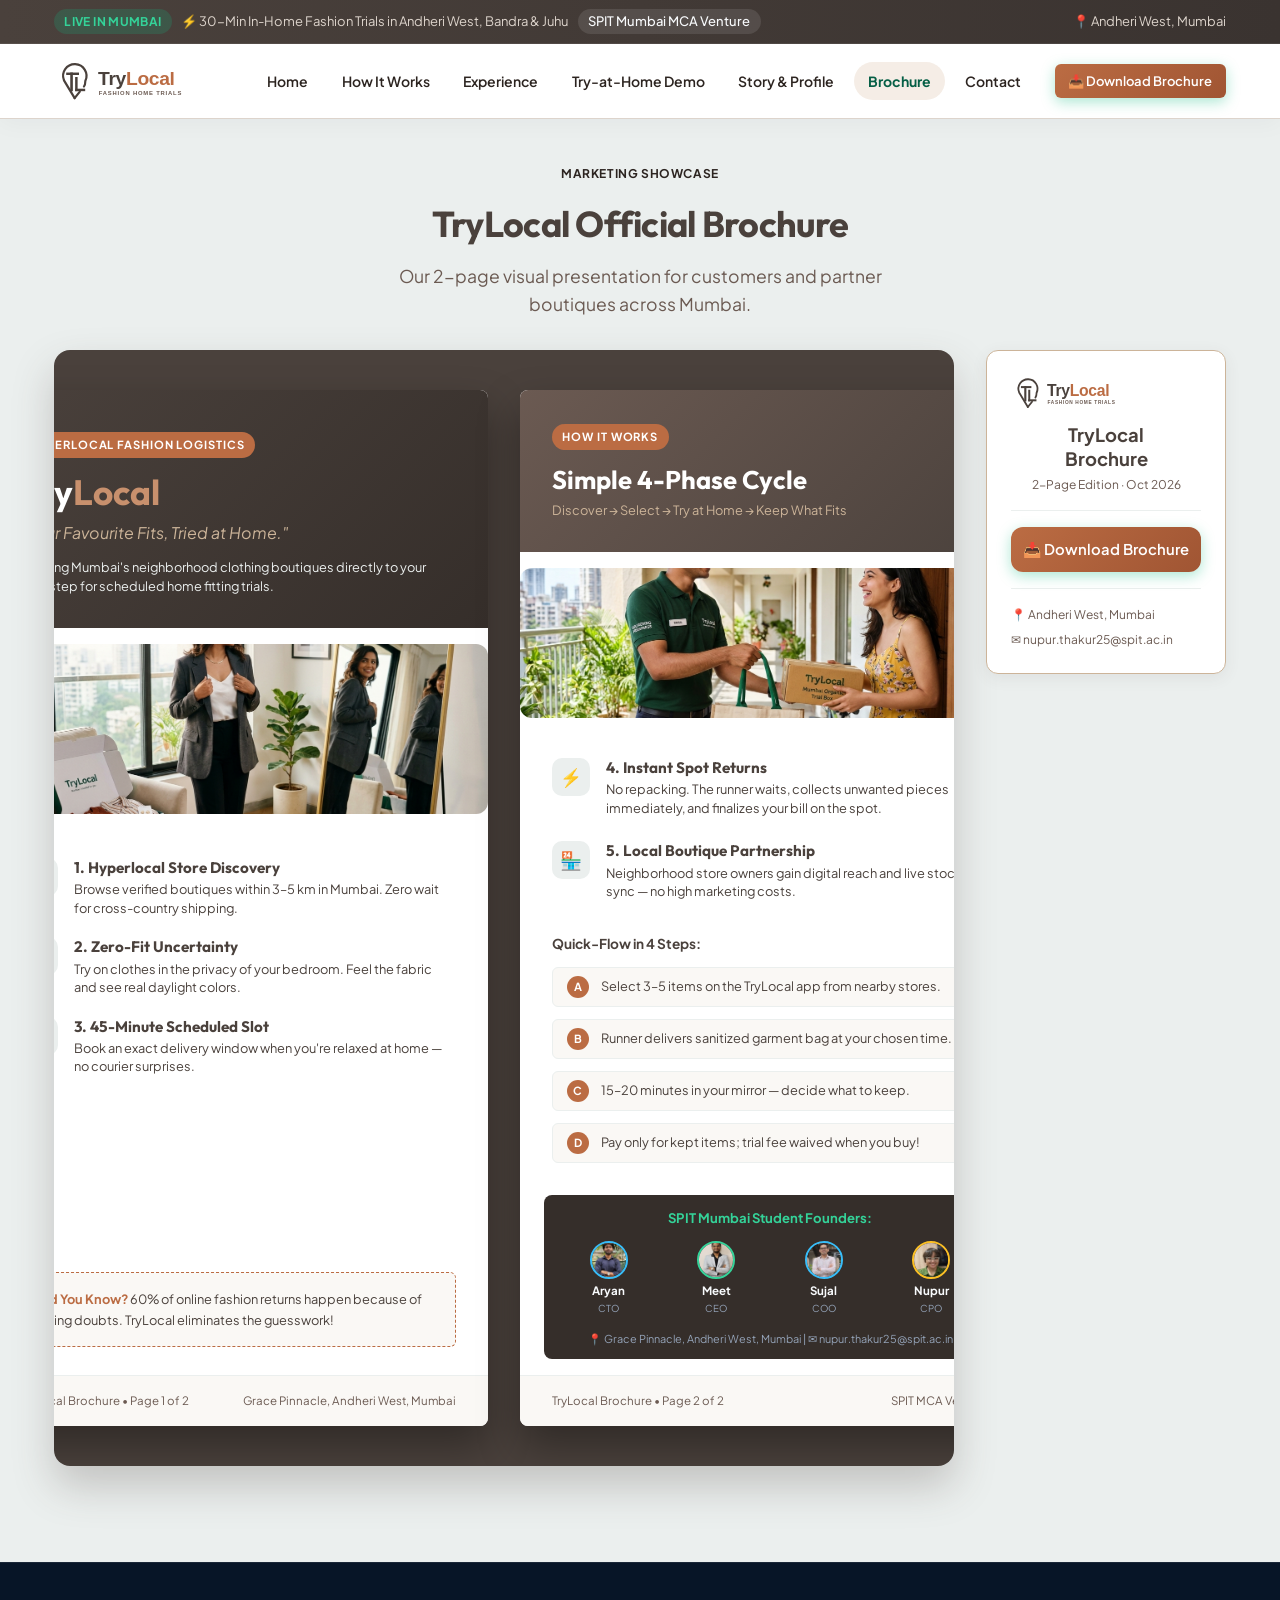
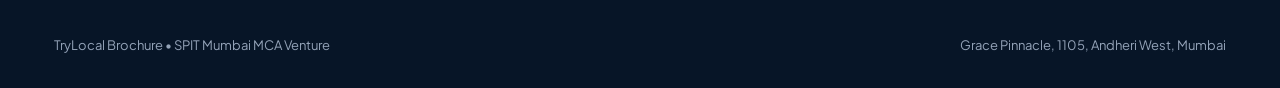
==== brochure.html @ 08049717 "Update official pin-TL logo, set Google Drive pitch video embed, remove header email, update brochur" ====
<!DOCTYPE html>
<html lang="en">
<head>
  <meta charset="UTF-8">
  <meta name="viewport" content="width=device-width, initial-scale=1.0">
  <title>TryLocal Brochure | Hyperlocal Fashion Home Trials — Mumbai</title>
  <meta name="description" content="View and download the official TryLocal brochure. Hyperlocal fashion home-trial service from SPIT Mumbai.">

  <!-- Favicon -->
  <link rel="icon" type="image/svg+xml" href="assets/logo.svg">

  <!-- Stylesheets -->
  <link rel="stylesheet" href="css/style.css">
</head>
<body style="background:#EBEFEE;">

  <!-- Top Announcement Bar -->
  <div class="top-bar">
    <div class="container top-bar-inner">
      <div style="display:flex; align-items:center; gap:0.6rem; flex-wrap:wrap;">
        <span class="top-bar-badge">Live in Mumbai</span>
        <span>⚡ 30-Min In-Home Fashion Trials in Andheri West, Bandra &amp; Juhu</span>
        <span class="top-bar-lead-pill">SPIT Mumbai MCA Venture</span>
      </div>
      <div class="top-bar-meta">
        <span>📍 Andheri West, Mumbai</span>
      </div>
    </div>
  </div>

  <!-- Header -->
  <header class="site-header">
    <div class="container navbar">
      <a href="index.html" class="brand-link">
        <img src="assets/logo.svg" alt="TryLocal Logo" height="44">
      </a>

      <nav>
        <ul class="nav-menu" id="primary-nav">
          <li><a href="index.html" class="nav-link" id="nav-home">Home</a></li>
          <li><a href="index.html#how-it-works" class="nav-link" id="nav-workflow">How It Works</a></li>
          <li><a href="index.html#experience" class="nav-link" id="nav-experience">Experience</a></li>
          <li><a href="index.html#simulator" class="nav-link" id="nav-demo">Try-at-Home Demo</a></li>
          <li><a href="profile.html" class="nav-link" id="nav-profile">Story &amp; Profile</a></li>
          <li><a href="brochure.html" class="nav-link active" id="nav-brochure">Brochure</a></li>
          <li><a href="contact.html" class="nav-link" id="nav-contact">Contact</a></li>
        </ul>
      </nav>

      <div class="nav-cta-group">
        <a href="https://drive.google.com/file/d/1QzKMBjJEyu_m4f2R8cGgd11Id7Gfde36/view?usp=sharing" target="_blank" class="btn btn-sm btn-primary action-download-brochure" id="btn-header-brochure-download">
          <span>📥 Download Brochure</span>
        </a>
        <button class="mobile-toggle" aria-label="Toggle navigation menu" id="mobile-toggle-btn">
          <span></span>
          <span></span>
          <span></span>
        </button>
      </div>
    </div>
  </header>

  <!-- Brochure Viewer Layout -->
  <main style="padding-top:2.5rem; padding-bottom:4rem;">
    <div class="container">

      <!-- Page heading -->
      <div class="section-header" style="margin-bottom:2rem; text-align:center;">
        <span class="badge badge-amber section-tag">Marketing Showcase</span>
        <h1 class="section-title" style="font-size:clamp(1.6rem,4vw,2.25rem);">TryLocal Official Brochure</h1>
        <p class="section-subtitle" style="max-width:540px; margin:0 auto; color:#6B5A52;">
          Our 2-page visual presentation for customers and partner boutiques across Mumbai.
        </p>
      </div>

      <!-- Brochure + Sidebar layout -->
      <div class="brochure-viewer-layout" id="brochure-viewer-layout">

        <!-- ===== BROCHURE SPREAD ===== -->
        <div class="brochure-spread-wrapper" id="brochure-spread-container">

          <!-- PAGE 1 -->
          <div class="brochure-page-card" id="brochure-page-1">
            <div class="brochure-p1-header">
              <span class="brochure-badge">HYPERLOCAL FASHION LOGISTICS</span>
              <h2 class="brochure-p1-title">Try<span>Local</span></h2>
              <div class="brochure-p1-tagline">"Your Favourite Fits, Tried at Home."</div>
              <p style="font-size:0.8rem; color:#EBEFEE; margin-top:0.75rem; line-height:1.5;">
                Bringing Mumbai's neighborhood clothing boutiques directly to your doorstep for scheduled home fitting trials.
              </p>
            </div>

            <!-- Hero image for page 1 -->
            <div style="border-radius:12px; overflow:hidden; margin:1rem 0; max-height:170px;">
              <img src="assets/trylocal_fitting_mirror.jpg" alt="In-Home Fitting" style="width:100%; height:170px; object-fit:cover;">
            </div>

            <div class="brochure-p1-body">
              <div class="brochure-feature-box">
                <div class="brochure-feat-icon">📍</div>
                <div class="brochure-feat-content">
                  <h4>1. Hyperlocal Store Discovery</h4>
                  <p>Browse verified boutiques within 3–5 km in Mumbai. Zero wait for cross-country shipping.</p>
                </div>
              </div>

              <div class="brochure-feature-box">
                <div class="brochure-feat-icon">🪞</div>
                <div class="brochure-feat-content">
                  <h4>2. Zero-Fit Uncertainty</h4>
                  <p>Try on clothes in the privacy of your bedroom. Feel the fabric and see real daylight colors.</p>
                </div>
              </div>

              <div class="brochure-feature-box">
                <div class="brochure-feat-icon">⏱️</div>
                <div class="brochure-feat-content">
                  <h4>3. 45-Minute Scheduled Slot</h4>
                  <p>Book an exact delivery window when you're relaxed at home — no courier surprises.</p>
                </div>
              </div>

              <div style="background:#FAF8F5; border:1px dashed #BB6C43; border-radius:var(--radius-sm); padding:1rem; margin-top:auto; font-size:0.8rem; color:#4A413C;">
                <strong style="color:#BB6C43;">Did You Know?</strong> 60% of online fashion returns happen because of fitting doubts. TryLocal eliminates the guesswork!
              </div>
            </div>

            <div class="brochure-page-footer">
              <span>TryLocal Brochure • Page 1 of 2</span>
              <span>Grace Pinnacle, Andheri West, Mumbai</span>
            </div>
          </div>

          <!-- PAGE 2 -->
          <div class="brochure-page-card" id="brochure-page-2">
            <div class="brochure-p2-header">
              <span class="brochure-badge">HOW IT WORKS</span>
              <h3>Simple 4-Phase Cycle</h3>
              <p style="font-size:0.8rem; color:#CCB499;">
                Discover → Select → Try at Home → Keep What Fits
              </p>
            </div>

            <!-- Hero image for page 2 -->
            <div style="border-radius:12px; overflow:hidden; margin:1rem 0; max-height:150px;">
              <img src="assets/trylocal_doorstep_handover.jpg" alt="Doorstep Delivery" style="width:100%; height:150px; object-fit:cover;">
            </div>

            <div class="brochure-steps-list">
              <div class="brochure-feature-box" style="margin-bottom:0.75rem;">
                <div class="brochure-feat-icon">⚡</div>
                <div class="brochure-feat-content">
                  <h4>4. Instant Spot Returns</h4>
                  <p>No repacking. The runner waits, collects unwanted pieces immediately, and finalizes your bill on the spot.</p>
                </div>
              </div>

              <div class="brochure-feature-box" style="margin-bottom:0.75rem;">
                <div class="brochure-feat-icon">🏪</div>
                <div class="brochure-feat-content">
                  <h4>5. Local Boutique Partnership</h4>
                  <p>Neighborhood store owners gain digital reach and live stock sync — no high marketing costs.</p>
                </div>
              </div>

              <div style="font-weight:700; font-size:0.85rem; color:#4A413C; margin-top:0.5rem;">
                Quick-Flow in 4 Steps:
              </div>
              <div class="brochure-mini-step"><span class="brochure-step-num">A</span><span>Select 3–5 items on the TryLocal app from nearby stores.</span></div>
              <div class="brochure-mini-step"><span class="brochure-step-num">B</span><span>Runner delivers sanitized garment bag at your chosen time.</span></div>
              <div class="brochure-mini-step"><span class="brochure-step-num">C</span><span>15–20 minutes in your mirror — decide what to keep.</span></div>
              <div class="brochure-mini-step"><span class="brochure-step-num">D</span><span>Pay only for kept items; trial fee waived when you buy!</span></div>
            </div>

            <div class="brochure-contact-banner" style="padding:0.75rem 0.9rem;">
              <div style="font-weight:700; color:#34D399; font-size:0.82rem; margin-bottom:0.5rem; text-align:center;">SPIT Mumbai Student Founders:</div>
              <div style="display:grid; grid-template-columns:repeat(4, 1fr); gap:0.4rem; text-align:center; margin-bottom:0.5rem;">
                <div style="display:flex; flex-direction:column; align-items:center;">
                  <img src="assets/photo-aryan.jpg" alt="Aryan Dandekar" style="width:38px; height:38px; border-radius:50%; object-fit:cover; border:2px solid #38BDF8; margin-bottom:0.2rem;">
                  <span style="font-size:0.72rem; font-weight:700; color:#F8FAFC;">Aryan</span>
                  <span style="font-size:0.6rem; color:#94A3B8;">CTO</span>
                </div>
                <div style="display:flex; flex-direction:column; align-items:center;">
                  <img src="assets/photo-meet.jpg" alt="Meet Gangwal" style="width:38px; height:38px; border-radius:50%; object-fit:cover; border:2px solid #34D399; margin-bottom:0.2rem;">
                  <span style="font-size:0.72rem; font-weight:700; color:#F8FAFC;">Meet</span>
                  <span style="font-size:0.6rem; color:#94A3B8;">CEO</span>
                </div>
                <div style="display:flex; flex-direction:column; align-items:center;">
                  <img src="assets/photo-sujal.jpg" alt="Sujal Meshram" style="width:38px; height:38px; border-radius:50%; object-fit:cover; border:2px solid #38BDF8; margin-bottom:0.2rem;">
                  <span style="font-size:0.72rem; font-weight:700; color:#F8FAFC;">Sujal</span>
                  <span style="font-size:0.6rem; color:#94A3B8;">COO</span>
                </div>
                <div style="display:flex; flex-direction:column; align-items:center;">
                  <img src="assets/photo-nupur.jpg" alt="Nupur Thakur" style="width:38px; height:38px; border-radius:50%; object-fit:cover; border:2px solid #FBBF24; margin-bottom:0.2rem;">
                  <span style="font-size:0.72rem; font-weight:700; color:#F8FAFC;">Nupur</span>
                  <span style="font-size:0.6rem; color:#94A3B8;">CPO</span>
                </div>
              </div>
              <div style="font-size:0.68rem; color:#94A3B8; text-align:center;">
                📍 Grace Pinnacle, Andheri West, Mumbai | ✉ nupur.thakur25@spit.ac.in
              </div>
            </div>

            <div class="brochure-page-footer">
              <span>TryLocal Brochure • Page 2 of 2</span>
              <span>SPIT MCA Venture</span>
            </div>
          </div>

        </div>

        <!-- ===== SIDEBAR ACTIONS ===== -->
        <aside class="brochure-sidebar" id="brochure-sidebar">
          <div class="brochure-sidebar-inner">
            <div class="brochure-sidebar-logo">
              <img src="assets/logo.svg" alt="TryLocal" height="36">
            </div>
            <div class="brochure-sidebar-title">TryLocal<br>Brochure</div>
            <div class="brochure-sidebar-subtitle">2-Page Edition · Oct 2026</div>
            <div class="brochure-sidebar-divider"></div>
            <a href="https://drive.google.com/file/d/1QzKMBjJEyu_m4f2R8cGgd11Id7Gfde36/view?usp=sharing" target="_blank" class="btn btn-primary brochure-sidebar-dl" id="brochure-sidebar-download-btn">
              <span>📥 Download Brochure</span>
            </a>
            <div class="brochure-sidebar-divider"></div>
            <div class="brochure-sidebar-meta">
              <div>📍 Andheri West, Mumbai</div>
              <div>✉ <a href="mailto:nupur.thakur25@spit.ac.in">nupur.thakur25@spit.ac.in</a></div>
            </div>
          </div>
        </aside>

      </div><!-- /brochure-viewer-layout -->
    </div><!-- /container -->
  </main>

  <!-- Footer -->
  <footer class="site-footer" style="margin-top:2rem;">
    <div class="container footer-bottom" style="border:none; padding-top:0;">
      <div>TryLocal Brochure • SPIT Mumbai MCA Venture</div>
      <div>Grace Pinnacle, 1105, Andheri West, Mumbai</div>
    </div>
  </footer>

  <script src="js/main.js"></script>
</body>
</html>
---- css/style.css ----
/* ==========================================================================
   TryLocal - Hyperlocal Fashion E-commerce & Home-Trial Logistics
   Institutional Project: Sardar Patel Institute of Technology (SPIT), Mumbai
   Authors: Aryan Dandekar, Meet Gangwal, Sujal Meshram, Nupur Thakur
   Design System & Modern Stylesheet
   ========================================================================== */

@import url('https://fonts.googleapis.com/css2?family=Outfit:wght@400;500;600;700;800&family=Plus+Jakarta+Sans:wght@300;400;500;600;700&display=swap');

:root {
  /* === Amber Walnut Morning Palette === */
  --color-primary: #4A413C;        /* Deep Walnut */
  --color-primary-light: #6B5A52;  /* Warm Bark */
  --color-primary-subtle: #EBEFEE; /* Light Linen */

  --color-accent: #BB6C43;         /* Amber Rust (CTA) */
  --color-accent-dark: #A05533;    /* Deeper Amber */
  --color-accent-light: #C8906D;   /* Copper */
  --color-accent-subtle: #F5EDE6;  /* Blush Sand */

  --color-sand: #CCB499;           /* Warm Sand */
  --color-linen: #EBEFEE;          /* Linen White */
  --color-walnut: #4A413C;         /* Deep Walnut */

  --color-warning: #D97706;
  --color-danger: #DC2626;
  --color-info: #BB6C43;

  /* Backgrounds */
  --bg-page: #EBEFEE;              /* Linen */
  --bg-surface: #FFFFFF;
  --bg-subtle: #F5EDE6;            /* Blush Sand */
  --bg-dark: #4A413C;              /* Deep Walnut */
  --bg-dark-surface: #3A3330;      /* Darker Walnut */

  /* Text */
  --text-main: #2C2420;            /* Dark Espresso */
  --text-muted: #7A6A62;           /* Muted Taupe */
  --text-light: #A89990;           /* Light Taupe */
  --text-inverted: #FFFFFF;

  --border-light: #DDD4CC;         /* Warm Beige Border */
  --border-accent: rgba(187, 108, 67, 0.25);
  --border-blue: rgba(74, 65, 60, 0.15);

  /* Shadows */
  --shadow-sm: 0 1px 3px rgba(74, 65, 60, 0.08), 0 1px 2px rgba(74, 65, 60, 0.05);
  --shadow-md: 0 4px 14px -2px rgba(74, 65, 60, 0.12), 0 2px 6px -2px rgba(74, 65, 60, 0.06);
  --shadow-lg: 0 12px 28px -4px rgba(74, 65, 60, 0.14), 0 4px 12px -2px rgba(74, 65, 60, 0.07);
  --shadow-xl: 0 24px 48px -12px rgba(44, 36, 32, 0.2);
  --shadow-accent: 0 10px 25px -5px rgba(187, 108, 67, 0.4);

  /* Radii & Transitions */
  --radius-sm: 6px;
  --radius-md: 12px;
  --radius-lg: 18px;
  --radius-full: 9999px;
  --transition: all 0.25s cubic-bezier(0.16, 1, 0.3, 1);

  /* Fonts */
  --font-heading: 'Outfit', -apple-system, BlinkMacSystemFont, 'Segoe UI', sans-serif;
  --font-body: 'Plus Jakarta Sans', -apple-system, BlinkMacSystemFont, 'Segoe UI', sans-serif;
}

/* ==========================================================================
   Base & Reset
   ========================================================================== */
*, *::before, *::after {
  box-sizing: border-box;
  margin: 0;
  padding: 0;
}

html {
  scroll-behavior: smooth;
  font-size: 16px;
  -webkit-text-size-adjust: 100%;
}

body {
  font-family: var(--font-body);
  background-color: var(--bg-page);
  color: var(--text-main);
  line-height: 1.6;
  overflow-x: hidden;
  -webkit-font-smoothing: antialiased;
}

img, svg {
  display: block;
  max-width: 100%;
}

a {
  color: inherit;
  text-decoration: none;
  transition: var(--transition);
}

button {
  font-family: inherit;
  cursor: pointer;
  border: none;
  background: none;
  transition: var(--transition);
}

h1, h2, h3, h4, h5, h6 {
  font-family: var(--font-heading);
  color: var(--color-primary);
  font-weight: 700;
  line-height: 1.25;
}

/* Container */
.container {
  width: 100%;
  max-width: 1220px;
  margin: 0 auto;
  padding: 0 1.5rem;
}

.container-narrow {
  max-width: 960px;
  margin: 0 auto;
  padding: 0 1.5rem;
}

/* ==========================================================================
   Header & Navigation (Fixed & Non-wrapping)
   ========================================================================== */
/* Top Header Banner */
.top-bar {
  background: linear-gradient(90deg, #4A413C 0%, #3A3330 100%);
  color: #DDD4CC;
  font-size: 0.8125rem;
  padding: 0.55rem 0;
  border-bottom: 1px solid rgba(255, 255, 255, 0.08);
  position: relative;
  z-index: 1001;
}

.top-bar-inner {
  display: flex;
  align-items: center;
  justify-content: space-between;
  flex-wrap: wrap;
  gap: 0.75rem;
}

.top-bar-badge {
  display: inline-flex;
  align-items: center;
  gap: 0.4rem;
  background: rgba(16, 185, 129, 0.2);
  color: #34D399;
  padding: 0.2rem 0.65rem;
  border-radius: var(--radius-full);
  font-weight: 700;
  font-size: 0.75rem;
  letter-spacing: 0.03em;
  text-transform: uppercase;
}

.top-bar-meta {
  display: flex;
  align-items: center;
  gap: 1.25rem;
  font-size: 0.8125rem;
}

.top-bar-meta a {
  display: inline-flex;
  align-items: center;
  gap: 0.4rem;
  color: #CBD5E1;
  white-space: nowrap;
}

.top-bar-meta a:hover {
  color: var(--color-accent-light);
}

.top-bar-lead-pill {
  background: rgba(255, 255, 255, 0.1);
  padding: 0.15rem 0.65rem;
  border-radius: var(--radius-full);
  color: #F8FAFC;
  font-weight: 500;
}

/* Main Sticky Navbar */
.site-header {
  position: sticky;
  top: 0;
  z-index: 1000;
  background: rgba(255, 255, 255, 0.96);
  backdrop-filter: blur(14px);
  -webkit-backdrop-filter: blur(14px);
  border-bottom: 1px solid var(--border-light);
  box-shadow: 0 4px 25px rgba(15, 23, 42, 0.04);
  transition: var(--transition);
}

.navbar {
  display: flex;
  align-items: center;
  justify-content: space-between;
  height: 74px;
  gap: 1rem;
}

.brand-link {
  display: flex;
  align-items: center;
  gap: 0.75rem;
  flex-shrink: 0;
  white-space: nowrap;
}

.brand-link img, .brand-logo-svg {
  height: 44px;
  width: auto;
}

/* Navigation Links - STRICTLY PREVENT WRAPPING */
.nav-menu {
  display: flex;
  align-items: center;
  list-style: none;
  gap: 0.4rem;
  white-space: nowrap;
  flex-shrink: 0;
}

.nav-link {
  padding: 0.5rem 0.85rem;
  border-radius: var(--radius-full);
  font-size: 0.875rem;
  font-weight: 600;
  color: var(--text-main);
  position: relative;
  white-space: nowrap;
  word-break: keep-all;
  transition: var(--transition);
  display: inline-flex;
  align-items: center;
}

.nav-link:hover {
  color: var(--color-accent-dark);
  background: var(--color-accent-subtle);
}

.nav-link.active {
  color: #065F46;
  background: var(--color-accent-subtle);
  font-weight: 700;
}

.nav-cta-group {
  display: flex;
  align-items: center;
  gap: 0.75rem;
  flex-shrink: 0;
  white-space: nowrap;
}

/* Mobile Toggle */
.mobile-toggle {
  display: none;
  flex-direction: column;
  justify-content: space-between;
  width: 28px;
  height: 20px;
  background: transparent;
  padding: 0;
}

.mobile-toggle span {
  display: block;
  height: 3px;
  width: 100%;
  background-color: var(--color-primary);
  border-radius: 3px;
  transition: var(--transition);
}

.mobile-toggle.is-active span:nth-child(1) {
  transform: translateY(8.5px) rotate(45deg);
}
.mobile-toggle.is-active span:nth-child(2) {
  opacity: 0;
}
.mobile-toggle.is-active span:nth-child(3) {
  transform: translateY(-8.5px) rotate(-45deg);
}

/* ==========================================================================
   Buttons & UI Elements
   ========================================================================== */
.btn {
  display: inline-flex;
  align-items: center;
  justify-content: center;
  gap: 0.5rem;
  padding: 0.65rem 1.35rem;
  border-radius: var(--radius-md);
  font-size: 0.925rem;
  font-weight: 600;
  text-align: center;
  white-space: nowrap;
  transition: var(--transition);
}

.btn-primary {
  background: linear-gradient(135deg, var(--color-accent) 0%, var(--color-accent-dark) 100%);
  color: #FFFFFF;
  box-shadow: 0 4px 14px rgba(16, 185, 129, 0.35);
}

.btn-primary:hover {
  transform: translateY(-2px);
  box-shadow: 0 6px 20px rgba(16, 185, 129, 0.45);
  background: linear-gradient(135deg, #12cf92 0%, var(--color-accent-dark) 100%);
}

.btn-secondary {
  background: var(--color-primary);
  color: #FFFFFF;
  box-shadow: 0 4px 14px rgba(10, 37, 64, 0.25);
}

.btn-secondary:hover {
  background: var(--color-primary-light);
  transform: translateY(-2px);
  box-shadow: 0 6px 20px rgba(10, 37, 64, 0.35);
}

.btn-outline {
  background: transparent;
  border: 1.5px solid var(--border-light);
  color: var(--text-main);
}

.btn-outline:hover {
  border-color: var(--color-accent);
  color: var(--color-accent-dark);
  background: var(--color-accent-subtle);
  transform: translateY(-2px);
}

.btn-outline-primary {
  background: transparent;
  border: 1.5px solid var(--color-primary);
  color: var(--color-primary);
}

.btn-outline-primary:hover {
  background: var(--color-primary);
  color: #FFFFFF;
  transform: translateY(-2px);
}

.btn-sm {
  padding: 0.4rem 0.85rem;
  font-size: 0.8125rem;
  border-radius: var(--radius-sm);
}

.btn-lg {
  padding: 0.85rem 1.85rem;
  font-size: 1.05rem;
  border-radius: var(--radius-lg);
}

.badge {
  display: inline-flex;
  align-items: center;
  gap: 0.35rem;
  font-size: 0.75rem;
  font-weight: 700;
  text-transform: uppercase;
  letter-spacing: 0.05em;
  padding: 0.25rem 0.65rem;
  border-radius: var(--radius-full);
}

.badge-green {
  background: var(--color-accent-subtle);
  color: var(--color-accent-dark);
  border: 1px solid rgba(16, 185, 129, 0.3);
}

.badge-blue {
  background: var(--color-primary-subtle);
  color: var(--color-primary-light);
  border: 1px solid rgba(30, 58, 138, 0.2);
}

.badge-warning {
  background: #FEF3C7;
  color: #B45309;
  border: 1px solid #FDE68A;
}

/* ==========================================================================
   Section Headers & Common Layout
   ========================================================================== */
.section-py {
  padding: 5.5rem 0;
}

.section-py-sm {
  padding: 3.5rem 0;
}

.section-header {
  text-align: center;
  max-width: 760px;
  margin: 0 auto 3.5rem;
}

.section-tag {
  display: inline-block;
  margin-bottom: 0.85rem;
}

.section-title {
  font-size: 2.35rem;
  margin-bottom: 1rem;
  letter-spacing: -0.02em;
}

.section-subtitle {
  font-size: 1.1rem;
  color: var(--text-muted);
  line-height: 1.6;
}

/* ==========================================================================
   Hero Section
   ========================================================================== */
.hero-section {
  position: relative;
  background: linear-gradient(180deg, #FFFFFF 0%, #F1F5F9 100%);
  padding: 4.5rem 0 5.5rem;
  overflow: hidden;
}

.hero-bg-shapes {
  position: absolute;
  inset: 0;
  pointer-events: none;
  z-index: 1;
}

.hero-blob-1 {
  position: absolute;
  top: -100px;
  right: -80px;
  width: 500px;
  height: 500px;
  background: radial-gradient(circle, rgba(16, 185, 129, 0.12) 0%, rgba(255, 255, 255, 0) 70%);
  border-radius: 50%;
}

.hero-blob-2 {
  position: absolute;
  bottom: -120px;
  left: -80px;
  width: 480px;
  height: 480px;
  background: radial-gradient(circle, rgba(30, 58, 138, 0.08) 0%, rgba(255, 255, 255, 0) 70%);
  border-radius: 50%;
}

.hero-grid {
  display: grid;
  grid-template-columns: 1.15fr 0.95fr;
  align-items: center;
  gap: 3.5rem;
  position: relative;
  z-index: 2;
}

.hero-content {
  display: flex;
  flex-direction: column;
  gap: 1.5rem;
}

.hero-academic-banner {
  display: inline-flex;
  align-items: center;
  gap: 0.6rem;
  background: #FFFFFF;
  border: 1px solid var(--border-light);
  padding: 0.4rem 0.9rem;
  border-radius: var(--radius-full);
  box-shadow: var(--shadow-sm);
  width: fit-content;
  font-size: 0.8125rem;
  color: var(--text-muted);
}

.hero-academic-banner strong {
  color: var(--color-primary);
}

.hero-title {
  font-size: 3.25rem;
  line-height: 1.12;
  letter-spacing: -0.03em;
  color: var(--color-primary);
}

.hero-title .gradient-text {
  background: linear-gradient(135deg, var(--color-accent-dark) 0%, #10B981 50%, #0369A1 100%);
  -webkit-background-clip: text;
  -webkit-text-fill-color: transparent;
}

.hero-description {
  font-size: 1.18rem;
  color: #475569;
  line-height: 1.65;
  max-width: 580px;
}

.hero-cta-row {
  display: flex;
  flex-wrap: wrap;
  align-items: center;
  gap: 1rem;
  margin-top: 0.5rem;
}

.hero-trust-row {
  display: flex;
  align-items: center;
  gap: 1.75rem;
  padding-top: 1rem;
  border-top: 1px solid var(--border-light);
}

.trust-item {
  display: flex;
  align-items: center;
  gap: 0.5rem;
  font-size: 0.85rem;
  font-weight: 600;
  color: var(--text-muted);
}

.trust-icon {
  width: 20px;
  height: 20px;
  color: var(--color-accent);
}

/* Hero Visual & Interactive Mockup */
.hero-visual-wrapper {
  position: relative;
}

.hero-card-main {
  background: #FFFFFF;
  border-radius: var(--radius-lg);
  overflow: hidden;
  box-shadow: var(--shadow-xl);
  border: 1px solid rgba(226, 232, 240, 0.8);
  transition: transform 0.4s ease;
}

.hero-card-main:hover {
  transform: translateY(-4px);
}

.hero-img {
  width: 100%;
  height: 380px;
  object-fit: cover;
  display: block;
}

.hero-card-overlay {
  padding: 1.5rem;
  background: #FFFFFF;
  display: flex;
  align-items: center;
  justify-content: space-between;
  gap: 1rem;
}

.hero-metric {
  display: flex;
  flex-direction: column;
}

.hero-metric-val {
  font-size: 1.5rem;
  font-weight: 800;
  color: var(--color-primary);
  line-height: 1.1;
}

.hero-metric-label {
  font-size: 0.75rem;
  color: var(--text-muted);
  text-transform: uppercase;
  font-weight: 600;
  letter-spacing: 0.04em;
}

.floating-pill {
  position: absolute;
  background: rgba(255, 255, 255, 0.95);
  backdrop-filter: blur(8px);
  padding: 0.75rem 1.1rem;
  border-radius: var(--radius-md);
  box-shadow: var(--shadow-lg);
  border: 1px solid rgba(255, 255, 255, 0.9);
  display: flex;
  align-items: center;
  gap: 0.75rem;
  z-index: 3;
}

.floating-pill-left {
  top: 24px;
  left: -28px;
  animation: floatSlow 4s ease-in-out infinite alternate;
}

.floating-pill-right {
  bottom: 40px;
  right: -24px;
  animation: floatSlow 4s ease-in-out infinite alternate 2s;
}

@keyframes floatSlow {
  0% { transform: translateY(0px); }
  100% { transform: translateY(-8px); }
}

.pill-icon-box {
  width: 38px;
  height: 38px;
  border-radius: 10px;
  display: flex;
  align-items: center;
  justify-content: center;
  font-size: 1.15rem;
}

.pill-icon-green {
  background: var(--color-accent-subtle);
  color: var(--color-accent-dark);
}

.pill-icon-blue {
  background: var(--color-primary-subtle);
  color: var(--color-primary-light);
}

.pill-text strong {
  display: block;
  font-size: 0.85rem;
  color: var(--color-primary);
}

.pill-text span {
  font-size: 0.75rem;
  color: var(--text-muted);
}

/* ==========================================================================
   Vision & Mission Section
   ========================================================================== */
.vision-mission-grid {
  display: grid;
  grid-template-columns: 1fr 1fr;
  gap: 2rem;
}

.vm-card {
  position: relative;
  border-radius: var(--radius-lg);
  padding: 2.75rem;
  color: #FFFFFF;
  overflow: hidden;
  box-shadow: var(--shadow-lg);
  display: flex;
  flex-direction: column;
  justify-content: space-between;
  transition: transform 0.3s ease;
}

.vm-card:hover {
  transform: translateY(-4px);
}

.vm-card-vision {
  background: linear-gradient(135deg, #0A2540 0%, #153A6A 100%);
  border: 1px solid rgba(255, 255, 255, 0.1);
}

.vm-card-mission {
  background: linear-gradient(135deg, #064E3B 0%, #065F46 60%, #047857 100%);
  border: 1px solid rgba(255, 255, 255, 0.1);
}

.vm-icon-wrap {
  width: 58px;
  height: 58px;
  border-radius: 16px;
  display: flex;
  align-items: center;
  justify-content: center;
  background: rgba(255, 255, 255, 0.15);
  backdrop-filter: blur(6px);
  margin-bottom: 1.75rem;
}

.vm-header-label {
  font-size: 0.8rem;
  letter-spacing: 0.12em;
  text-transform: uppercase;
  color: rgba(255, 255, 255, 0.7);
  font-weight: 700;
  margin-bottom: 0.5rem;
}

.vm-title {
  color: #FFFFFF;
  font-size: 1.85rem;
  margin-bottom: 1.15rem;
}

.vm-text {
  font-size: 1.125rem;
  line-height: 1.7;
  color: rgba(255, 255, 255, 0.92);
  margin-bottom: 1.75rem;
}

.vm-footer-tag {
  font-size: 0.85rem;
  padding-top: 1.25rem;
  border-top: 1px solid rgba(255, 255, 255, 0.15);
  color: rgba(255, 255, 255, 0.8);
  font-weight: 500;
  font-style: italic;
}

/* ==========================================================================
   Team Section
   ========================================================================== */
.team-grid {
  display: grid;
  grid-template-columns: repeat(4, 1fr);
  gap: 1.75rem;
}

.team-card {
  background: #FFFFFF;
  border: 1px solid var(--border-light);
  border-radius: var(--radius-lg);
  padding: 2rem 1.5rem;
  box-shadow: var(--shadow-sm);
  display: flex;
  flex-direction: column;
  align-items: center;
  text-align: center;
  position: relative;
  transition: var(--transition);
}

.team-card:hover {
  transform: translateY(-6px);
  box-shadow: var(--shadow-lg);
  border-color: rgba(16, 185, 129, 0.4);
}

.team-avatar-wrapper {
  position: relative;
  width: 110px;
  height: 110px;
  margin-bottom: 1.25rem;
}

.team-avatar-img {
  width: 100%;
  height: 100%;
  border-radius: 50%;
  object-fit: cover;
  box-shadow: var(--shadow-md);
  border: 3px solid #FFFFFF;
}

.team-ucid-badge {
  position: absolute;
  bottom: -4px;
  background: var(--color-primary);
  color: #FFFFFF;
  font-size: 0.68rem;
  font-weight: 700;
  padding: 0.2rem 0.55rem;
  border-radius: var(--radius-full);
  letter-spacing: 0.03em;
  white-space: nowrap;
  box-shadow: 0 2px 6px rgba(0, 0, 0, 0.2);
}

.team-name {
  font-size: 1.25rem;
  margin-bottom: 0.25rem;
  color: var(--color-primary);
}

.team-role {
  font-size: 0.85rem;
  font-weight: 700;
  color: var(--color-accent-dark);
  margin-bottom: 0.85rem;
  line-height: 1.3;
}

.team-responsibilities {
  list-style: none;
  font-size: 0.8125rem;
  color: var(--text-muted);
  text-align: left;
  margin: 0.75rem 0 1.25rem;
  padding: 0.75rem;
  background: var(--bg-subtle);
  border-radius: var(--radius-sm);
  width: 100%;
}

.team-responsibilities li {
  margin-bottom: 0.35rem;
  position: relative;
  padding-left: 1.1rem;
  line-height: 1.4;
}

.team-responsibilities li::before {
  content: "•";
  position: absolute;
  left: 0.2rem;
  color: var(--color-accent);
  font-weight: bold;
}

.team-contact-box {
  width: 100%;
  border-top: 1px solid var(--border-light);
  padding-top: 0.85rem;
  margin-top: auto;
  display: flex;
  flex-direction: column;
  gap: 0.4rem;
  font-size: 0.75rem;
}

.team-contact-link {
  display: inline-flex;
  align-items: center;
  justify-content: center;
  gap: 0.35rem;
  color: var(--text-muted);
}

.team-contact-link:hover {
  color: var(--color-accent-dark);
}

/* ==========================================================================
   Operational Journey & 10-Step Workflow
   ========================================================================== */
.workflow-section {
  background: #FFFFFF;
  border-top: 1px solid var(--border-light);
  border-bottom: 1px solid var(--border-light);
}

.workflow-stepper {
  display: grid;
  grid-template-columns: repeat(5, 1fr);
  gap: 1.25rem;
  margin-bottom: 2rem;
}

.workflow-step-card {
  background: var(--bg-page);
  border: 1px solid var(--border-light);
  border-radius: var(--radius-md);
  padding: 1.35rem 1.1rem;
  position: relative;
  transition: var(--transition);
  display: flex;
  flex-direction: column;
}

.workflow-step-card:hover {
  background: #FFFFFF;
  border-color: var(--color-accent);
  box-shadow: var(--shadow-md);
  transform: translateY(-3px);
}

.workflow-step-num {
  width: 32px;
  height: 32px;
  border-radius: 50%;
  background: var(--color-primary);
  color: #FFFFFF;
  font-weight: 800;
  font-size: 0.85rem;
  display: flex;
  align-items: center;
  justify-content: center;
  margin-bottom: 0.85rem;
  box-shadow: 0 2px 6px rgba(10, 37, 64, 0.25);
}

.step-card-active .workflow-step-num {
  background: var(--color-accent);
  box-shadow: 0 2px 8px rgba(16, 185, 129, 0.4);
}

.workflow-step-title {
  font-size: 0.95rem;
  font-weight: 700;
  margin-bottom: 0.4rem;
  color: var(--color-primary);
}

.workflow-step-desc {
  font-size: 0.8rem;
  color: var(--text-muted);
  line-height: 1.45;
}

.workflow-decision-banner {
  background: linear-gradient(135deg, #EFF6FF 0%, #ECFDF5 100%);
  border: 1.5px dashed #10B981;
  border-radius: var(--radius-lg);
  padding: 1.75rem 2rem;
  margin-top: 1.5rem;
  display: flex;
  align-items: center;
  justify-content: space-between;
  flex-wrap: wrap;
  gap: 1.5rem;
}

.decision-info-left {
  max-width: 600px;
}

.decision-info-left h4 {
  font-size: 1.2rem;
  color: var(--color-primary);
  margin-bottom: 0.35rem;
}

.decision-info-left p {
  font-size: 0.9rem;
  color: #475569;
}

.decision-pills {
  display: flex;
  gap: 1rem;
}

.decision-badge-keep {
  background: #10B981;
  color: #FFFFFF;
  padding: 0.6rem 1.1rem;
  border-radius: var(--radius-md);
  font-size: 0.85rem;
  font-weight: 700;
  display: inline-flex;
  align-items: center;
  gap: 0.4rem;
}

.decision-badge-return {
  background: #0A2540;
  color: #FFFFFF;
  padding: 0.6rem 1.1rem;
  border-radius: var(--radius-md);
  font-size: 0.85rem;
  font-weight: 700;
  display: inline-flex;
  align-items: center;
  gap: 0.4rem;
}

/* ==========================================================================
   Interactive Try-At-Home Simulation Widget
   ========================================================================== */
.simulator-container {
  background: #FFFFFF;
  border-radius: var(--radius-lg);
  box-shadow: var(--shadow-xl);
  border: 1px solid var(--border-light);
  overflow: hidden;
  margin-top: 2rem;
}

.simulator-header {
  background: linear-gradient(90deg, #0A2540 0%, #153A6A 100%);
  color: #FFFFFF;
  padding: 1.25rem 2rem;
  display: flex;
  align-items: center;
  justify-content: space-between;
}

.simulator-header h3 {
  color: #FFFFFF;
  font-size: 1.25rem;
  display: flex;
  align-items: center;
  gap: 0.5rem;
}

.sim-body-grid {
  display: grid;
  grid-template-columns: 1.35fr 1fr;
  gap: 0;
}

.sim-picker-col {
  padding: 2rem;
  border-right: 1px solid var(--border-light);
}

.sim-summary-col {
  padding: 2rem;
  background: #F8FAFC;
  display: flex;
  flex-direction: column;
  justify-content: space-between;
}

.sim-clothes-grid {
  display: grid;
  grid-template-columns: repeat(3, 1fr);
  gap: 1rem;
  margin: 1.25rem 0;
}

.sim-item-card {
  border: 1.5px solid var(--border-light);
  border-radius: var(--radius-md);
  padding: 0.85rem;
  text-align: center;
  cursor: pointer;
  transition: var(--transition);
  background: #FFFFFF;
}

.sim-item-card:hover {
  border-color: var(--color-accent);
  transform: translateY(-2px);
}

.sim-item-card.is-selected {
  border-color: var(--color-accent);
  background: var(--color-accent-subtle);
  box-shadow: var(--shadow-sm);
}

.sim-item-thumb {
  font-size: 2.25rem;
  margin-bottom: 0.35rem;
}

.sim-item-name {
  font-size: 0.85rem;
  font-weight: 700;
  color: var(--color-primary);
  margin-bottom: 0.2rem;
}

.sim-item-store {
  font-size: 0.72rem;
  color: var(--text-muted);
}

.sim-item-price {
  font-size: 0.85rem;
  font-weight: 800;
  color: var(--color-accent-dark);
  margin-top: 0.35rem;
}

.sim-order-list {
  list-style: none;
  display: flex;
  flex-direction: column;
  gap: 0.65rem;
  margin: 1rem 0;
}

.sim-order-row {
  display: flex;
  align-items: center;
  justify-content: space-between;
  padding: 0.5rem 0.75rem;
  background: #FFFFFF;
  border: 1px solid var(--border-light);
  border-radius: var(--radius-sm);
  font-size: 0.8125rem;
}

.sim-status-toggle {
  display: inline-flex;
  gap: 0.25rem;
}

.sim-toggle-btn {
  padding: 0.2rem 0.5rem;
  font-size: 0.72rem;
  border-radius: 4px;
  font-weight: 600;
  border: 1px solid var(--border-light);
}

.sim-toggle-btn.btn-active-keep {
  background: #10B981;
  color: #FFFFFF;
  border-color: #10B981;
}

.sim-toggle-btn.btn-active-return {
  background: #EF4444;
  color: #FFFFFF;
  border-color: #EF4444;
}

.sim-calc-box {
  border-top: 1px solid var(--border-light);
  padding-top: 1rem;
  display: flex;
  flex-direction: column;
  gap: 0.4rem;
  font-size: 0.85rem;
}

.sim-calc-row {
  display: flex;
  justify-content: space-between;
  color: var(--text-muted);
}

.sim-calc-total {
  font-size: 1.15rem;
  font-weight: 800;
  color: var(--color-primary);
  margin-top: 0.5rem;
  padding-top: 0.5rem;
  border-top: 1.5px solid var(--border-light);
}

/* ==========================================================================
   Startup Profile Official Sheet Page (profile.html)
   ========================================================================== */
.profile-sheet-container {
  background: #FFFFFF;
  max-width: 960px;
  margin: 2.5rem auto;
  border-radius: var(--radius-lg);
  box-shadow: var(--shadow-lg);
  border: 1px solid var(--border-light);
  overflow: hidden;
}

.profile-sheet-header {
  background: linear-gradient(135deg, #0A2540 0%, #102A56 60%, #0F3F94 100%);
  color: #FFFFFF;
  padding: 3rem 3rem 2.5rem;
  position: relative;
}

.profile-header-top {
  display: flex;
  justify-content: space-between;
  align-items: flex-start;
  flex-wrap: wrap;
  gap: 1rem;
  margin-bottom: 1.5rem;
}

.profile-college-tag {
  font-size: 0.85rem;
  font-weight: 600;
  letter-spacing: 0.05em;
  color: #A7F3D0;
  text-transform: uppercase;
}

.profile-actions-bar {
  display: flex;
  gap: 0.65rem;
}

.profile-main-title {
  color: #FFFFFF;
  font-size: 2.5rem;
  font-weight: 800;
  margin-bottom: 0.4rem;
  letter-spacing: -0.02em;
}

.profile-tagline-quote {
  font-size: 1.2rem;
  color: #E2E8F0;
  font-style: italic;
  margin-bottom: 1.25rem;
}

.profile-header-meta-grid {
  display: grid;
  grid-template-columns: repeat(3, 1fr);
  gap: 1.5rem;
  padding-top: 1.25rem;
  border-top: 1px solid rgba(255, 255, 255, 0.15);
  font-size: 0.85rem;
}

.profile-meta-block strong {
  display: block;
  color: #94A3B8;
  font-size: 0.72rem;
  text-transform: uppercase;
  letter-spacing: 0.05em;
  margin-bottom: 0.2rem;
}

.profile-meta-block span {
  color: #FFFFFF;
  font-weight: 600;
}

.profile-sheet-body {
  padding: 3rem;
  display: flex;
  flex-direction: column;
  gap: 2.75rem;
}

.profile-section-block {
  display: flex;
  flex-direction: column;
  gap: 1rem;
}

.profile-heading {
  font-size: 1.35rem;
  color: var(--color-primary);
  display: flex;
  align-items: center;
  gap: 0.65rem;
  border-bottom: 2px solid var(--border-light);
  padding-bottom: 0.5rem;
}

.profile-heading-num {
  background: var(--color-accent-subtle);
  color: var(--color-accent-dark);
  font-size: 0.8rem;
  font-weight: 800;
  padding: 0.2rem 0.55rem;
  border-radius: var(--radius-sm);
}

.profile-text-content {
  color: #334155;
  font-size: 0.975rem;
  line-height: 1.7;
}

.profile-table {
  width: 100%;
  border-collapse: collapse;
  font-size: 0.875rem;
  margin-top: 0.75rem;
}

.profile-table th, .profile-table td {
  padding: 0.85rem 1rem;
  text-align: left;
  border-bottom: 1px solid var(--border-light);
}

.profile-table th {
  background: #F8FAFC;
  color: var(--color-primary);
  font-weight: 700;
}

.profile-table tr:hover td {
  background: #F8FAFC;
}

.swot-matrix-grid {
  display: grid;
  grid-template-columns: 1fr 1fr;
  gap: 1.25rem;
  margin-top: 0.5rem;
}

.swot-box {
  padding: 1.35rem;
  border-radius: var(--radius-md);
  border: 1px solid var(--border-light);
}

.swot-s { background: #ECFDF5; border-color: #A7F3D0; }
.swot-w { background: #EFF6FF; border-color: #BFDBFE; }
.swot-o { background: #F0FDF4; border-color: #BBF7D0; }
.swot-t { background: #FFFBEB; border-color: #FDE68A; }

.swot-title {
  font-size: 1rem;
  font-weight: 700;
  margin-bottom: 0.5rem;
  display: flex;
  align-items: center;
  gap: 0.4rem;
}

.swot-s .swot-title { color: #065F46; }
.swot-w .swot-title { color: #1E40AF; }
.swot-o .swot-title { color: #15803D; }
.swot-t .swot-title { color: #B45309; }

.swot-list {
  list-style: none;
  font-size: 0.85rem;
  color: #334155;
}

.swot-list li {
  margin-bottom: 0.35rem;
  position: relative;
  padding-left: 1rem;
}

.swot-list li::before {
  content: "•";
  position: absolute;
  left: 0;
  font-weight: bold;
}

/* ==========================================================================
   Brochure Section & PDF Viewer Showcase (brochure.html)
   ========================================================================== */
.brochure-showcase-box {
  background: #FFFFFF;
  border-radius: var(--radius-lg);
  box-shadow: var(--shadow-lg);
  border: 1px solid var(--border-light);
  overflow: hidden;
  margin-top: 1.5rem;
}

.brochure-toolbar {
  background: #0A2540;
  color: #FFFFFF;
  padding: 1rem 2rem;
  display: flex;
  align-items: center;
  justify-content: space-between;
  flex-wrap: wrap;
  gap: 1rem;
}

.brochure-view-tabs {
  display: flex;
  background: rgba(255, 255, 255, 0.1);
  padding: 0.25rem;
  border-radius: var(--radius-md);
  gap: 0.25rem;
}

.brochure-tab-btn {
  color: #CBD5E1;
  padding: 0.45rem 1rem;
  border-radius: var(--radius-sm);
  font-size: 0.85rem;
  font-weight: 600;
}

.brochure-tab-btn.is-active {
  background: #BB6C43;
  color: #FFFFFF;
}

.brochure-viewer-layout {
  display: flex;
  gap: 2rem;
  align-items: flex-start;
  justify-content: center;
}

.brochure-spread-wrapper {
  background: #4A413C;
  padding: 2.5rem 1.5rem;
  border-radius: 16px;
  display: flex;
  justify-content: center;
  align-items: stretch;
  gap: 2rem;
  box-shadow: 0 20px 40px rgba(74, 65, 60, 0.25);
  overflow-x: auto;
}

.brochure-sidebar {
  width: 240px;
  flex-shrink: 0;
  position: sticky;
  top: 90px;
}

.brochure-sidebar-inner {
  background: #FFFFFF;
  border: 1px solid #CCB499;
  border-radius: 12px;
  padding: 1.5rem;
  text-align: center;
  box-shadow: 0 4px 16px rgba(74, 65, 60, 0.08);
}

.brochure-sidebar-title {
  font-size: 1.15rem;
  font-weight: 700;
  color: #4A413C;
  line-height: 1.3;
  margin: 0.75rem 0 0.25rem;
}

.brochure-sidebar-subtitle {
  font-size: 0.75rem;
  color: #6B5A52;
}

.brochure-sidebar-divider {
  height: 1px;
  background: #EBEFEE;
  margin: 1rem 0;
}

.brochure-sidebar-dl {
  width: 100%;
}

.brochure-sidebar-meta {
  font-size: 0.75rem;
  color: #6B5A52;
  display: flex;
  flex-direction: column;
  gap: 0.35rem;
  text-align: left;
}

@media (max-width: 992px) {
  .brochure-viewer-layout {
    flex-direction: column;
    align-items: center;
  }
  .brochure-sidebar {
    width: 100%;
    max-width: 500px;
    position: static;
  }
  .brochure-spread-wrapper {
    flex-direction: column;
    align-items: center;
  }
}

/* Authentic Two-Page High-Fidelity Brochure Cards */
.brochure-page-card {
  width: 500px;
  min-height: 700px;
  background: #FFFFFF;
  box-shadow: 0 20px 40px rgba(0, 0, 0, 0.35);
  border-radius: 8px;
  overflow: hidden;
  display: flex;
  flex-direction: column;
  position: relative;
  flex-shrink: 0;
}

.brochure-p1-header {
  background: linear-gradient(135deg, #4A413C 0%, #352E2A 100%);
  color: #FFFFFF;
  padding: 2.5rem 2rem 2rem;
  position: relative;
}

.brochure-badge {
  display: inline-block;
  background: #BB6C43;
  color: #FFFFFF;
  font-size: 0.7rem;
  font-weight: 700;
  text-transform: uppercase;
  letter-spacing: 0.08em;
  padding: 0.25rem 0.65rem;
  border-radius: var(--radius-full);
  margin-bottom: 0.85rem;
}

.brochure-p1-title {
  color: #FFFFFF;
  font-size: 2.2rem;
  line-height: 1.15;
  margin-bottom: 0.5rem;
}

.brochure-p1-title span {
  color: #C8906D;
}

.brochure-p1-tagline {
  font-size: 1rem;
  color: #CCB499;
  font-style: italic;
}

.brochure-p1-body {
  padding: 1.75rem 2rem;
  display: flex;
  flex-direction: column;
  gap: 1.25rem;
  flex: 1;
}

.brochure-feature-box {
  display: flex;
  gap: 1rem;
  align-items: flex-start;
}

.brochure-feat-icon {
  width: 38px;
  height: 38px;
  border-radius: 10px;
  background: #EBEFEE;
  color: #BB6C43;
  display: flex;
  align-items: center;
  justify-content: center;
  font-size: 1.1rem;
  flex-shrink: 0;
}

.brochure-feat-content h4 {
  font-size: 0.95rem;
  color: var(--color-primary);
  margin-bottom: 0.2rem;
}

.brochure-feat-content p {
  font-size: 0.8rem;
  color: #4A413C;
  line-height: 1.45;
}

.brochure-page-footer {
  background: #FAF8F5;
  border-top: 1px solid #EBEFEE;
  padding: 1rem 2rem;
  font-size: 0.72rem;
  color: #6B5A52;
  display: flex;
  align-items: center;
  justify-content: space-between;
}

/* Page 2 of Brochure */
.brochure-p2-header {
  background: linear-gradient(135deg, #6B5A52 0%, #4A413C 100%);
  color: #FFFFFF;
  padding: 2rem;
}

.brochure-p2-header h3 {
  color: #FFFFFF;
  font-size: 1.6rem;
  margin-bottom: 0.25rem;
}

.brochure-steps-list {
  display: flex;
  flex-direction: column;
  gap: 0.75rem;
  padding: 1.5rem 2rem;
  flex: 1;
}

.brochure-mini-step {
  display: flex;
  align-items: center;
  gap: 0.75rem;
  font-size: 0.8rem;
  background: #FAF8F5;
  border: 1px solid #EBEFEE;
  padding: 0.5rem 0.85rem;
  border-radius: var(--radius-sm);
  color: #4A413C;
}

.brochure-step-num {
  width: 22px;
  height: 22px;
  border-radius: 50%;
  background: #BB6C43;
  color: #FFFFFF;
  display: flex;
  align-items: center;
  justify-content: center;
  font-size: 0.7rem;
  font-weight: 700;
  flex-shrink: 0;
}

.brochure-contact-banner {
  background: #352E2A;
  color: #FFFFFF;
  padding: 1.25rem 2rem;
  font-size: 0.75rem;
  display: flex;
  flex-direction: column;
  gap: 0.35rem;
  border-radius: 8px;
  margin: 0.5rem 1.5rem 1rem;
}

@media print {
  * {
    -webkit-print-color-adjust: exact !important;
    print-color-adjust: exact !important;
  }
  @page {
    size: A4 portrait;
    margin: 10mm;
  }
  body {
    background: #FFFFFF !important;
  }
  .site-header, .top-bar, .site-footer, .brochure-sidebar, .section-header {
    display: none !important;
  }
  main {
    padding: 0 !important;
  }
  .container {
    max-width: 100% !important;
    padding: 0 !important;
  }
  .brochure-viewer-layout {
    display: block !important;
  }
  .brochure-spread-wrapper {
    display: block !important;
    background: transparent !important;
    box-shadow: none !important;
    padding: 0 !important;
    gap: 0 !important;
    width: 100% !important;
  }
  .brochure-page-card {
    width: 100% !important;
    max-width: 100% !important;
    min-height: auto !important;
    box-shadow: none !important;
    border: 1px solid #E2E8F0 !important;
    margin-bottom: 0 !important;
    page-break-after: always !important;
    break-after: page !important;
  }
}

/* Fallback / Embedded PDF Iframe Placeholder */
.pdf-embed-container {
  width: 100%;
  height: 650px;
  background: #1E293B;
  display: flex;
  flex-direction: column;
  align-items: center;
  justify-content: center;
  color: #FFFFFF;
  text-align: center;
  padding: 2rem;
}

.pdf-placeholder-card {
  max-width: 480px;
  background: rgba(255, 255, 255, 0.05);
  border: 1px dashed rgba(255, 255, 255, 0.25);
  padding: 2.5rem 2rem;
  border-radius: var(--radius-lg);
}

/* ==========================================================================
   Promotional Video Pitch Demo (video.html)
   ========================================================================== */
.video-section-wrapper {
  max-width: 1040px;
  margin: 0 auto;
}

.video-player-card {
  background: #0A192F;
  border-radius: var(--radius-lg);
  box-shadow: var(--shadow-xl);
  overflow: hidden;
  border: 1px solid rgba(255, 255, 255, 0.1);
}

.video-frame-aspect {
  position: relative;
  width: 100%;
  padding-bottom: 56.25%; /* 16:9 ratio */
  background: #050E1F;
}

.video-frame-aspect iframe,
.video-placeholder-overlay {
  position: absolute;
  top: 0;
  left: 0;
  width: 100%;
  height: 100%;
  border: none;
}

.video-placeholder-overlay {
  display: flex;
  flex-direction: column;
  align-items: center;
  justify-content: center;
  color: #FFFFFF;
  padding: 2.5rem;
  text-align: center;
  background: radial-gradient(circle at center, #153A6A 0%, #081B34 100%);
}

.video-play-btn-circle {
  width: 76px;
  height: 76px;
  border-radius: 50%;
  background: #10B981;
  color: #FFFFFF;
  display: flex;
  align-items: center;
  justify-content: center;
  font-size: 2rem;
  box-shadow: 0 0 35px rgba(16, 185, 129, 0.6);
  margin-bottom: 1.5rem;
  cursor: pointer;
  transition: transform 0.3s ease;
}

.video-play-btn-circle:hover {
  transform: scale(1.1);
}

.video-custom-url-bar {
  background: #0F2342;
  padding: 1.25rem 2rem;
  display: flex;
  align-items: center;
  gap: 1rem;
  border-top: 1px solid rgba(255, 255, 255, 0.08);
}

.video-url-input {
  flex: 1;
  background: rgba(255, 255, 255, 0.08);
  border: 1px solid rgba(255, 255, 255, 0.2);
  color: #FFFFFF;
  padding: 0.6rem 1rem;
  border-radius: var(--radius-sm);
  font-size: 0.85rem;
}

.video-url-input:focus {
  outline: none;
  border-color: #10B981;
}

.video-details-grid {
  display: grid;
  grid-template-columns: 1.4fr 1fr;
  gap: 2.5rem;
  margin-top: 2.5rem;
}

.pitch-chapter-list {
  list-style: none;
  display: flex;
  flex-direction: column;
  gap: 0.85rem;
  margin-top: 1rem;
}

.pitch-chapter-item {
  display: flex;
  align-items: center;
  justify-content: space-between;
  padding: 0.75rem 1rem;
  background: #FFFFFF;
  border: 1px solid var(--border-light);
  border-radius: var(--radius-sm);
  font-size: 0.875rem;
}

.pitch-timestamp {
  background: var(--color-primary-subtle);
  color: var(--color-primary-light);
  font-weight: 700;
  padding: 0.2rem 0.5rem;
  border-radius: 4px;
  font-size: 0.75rem;
}

/* ==========================================================================
   Contact & Location Page (contact.html)
   ========================================================================== */
.contact-grid {
  display: grid;
  grid-template-columns: 1fr 1.2fr;
  gap: 3rem;
  align-items: flex-start;
}

.contact-info-card {
  background: #0A2540;
  color: #FFFFFF;
  border-radius: var(--radius-lg);
  padding: 2.75rem 2.25rem;
  display: flex;
  flex-direction: column;
  gap: 1.75rem;
  box-shadow: var(--shadow-xl);
}

.contact-info-card h3 {
  color: #FFFFFF;
  font-size: 1.85rem;
}

.contact-channel-item {
  display: flex;
  gap: 1rem;
  align-items: flex-start;
}

.contact-channel-icon {
  width: 42px;
  height: 42px;
  border-radius: 12px;
  background: rgba(16, 185, 129, 0.2);
  color: #34D399;
  display: flex;
  align-items: center;
  justify-content: center;
  font-size: 1.2rem;
  flex-shrink: 0;
}

.contact-channel-text strong {
  display: block;
  font-size: 0.8rem;
  color: #94A3B8;
  text-transform: uppercase;
  letter-spacing: 0.05em;
  margin-bottom: 0.2rem;
}

.contact-channel-text p, .contact-channel-text a {
  color: #FFFFFF;
  font-size: 0.95rem;
}

.contact-form-card {
  background: #FFFFFF;
  border-radius: var(--radius-lg);
  padding: 2.75rem;
  border: 1px solid var(--border-light);
  box-shadow: var(--shadow-lg);
}

.form-group {
  margin-bottom: 1.25rem;
}

.form-label {
  display: block;
  font-size: 0.85rem;
  font-weight: 700;
  color: var(--color-primary);
  margin-bottom: 0.4rem;
}

.form-control {
  width: 100%;
  padding: 0.75rem 1rem;
  border: 1.5px solid var(--border-light);
  border-radius: var(--radius-md);
  font-family: inherit;
  font-size: 0.9rem;
  transition: var(--transition);
  background: #FFFFFF;
}

.form-control:focus {
  outline: none;
  border-color: var(--color-accent);
  box-shadow: 0 0 0 3px rgba(16, 185, 129, 0.15);
}

/* ==========================================================================
   Footer
   ========================================================================== */
.site-footer {
  background: #071527;
  color: #94A3B8;
  padding: 4.5rem 0 2rem;
  border-top: 1px solid rgba(255, 255, 255, 0.08);
}

.footer-grid {
  display: grid;
  grid-template-columns: 1.4fr 1fr 1fr 1.2fr;
  gap: 3rem;
  margin-bottom: 3.5rem;
}

.footer-col h4 {
  color: #FFFFFF;
  font-size: 1.05rem;
  margin-bottom: 1.25rem;
  font-weight: 700;
}

.footer-links {
  list-style: none;
  display: flex;
  flex-direction: column;
  gap: 0.65rem;
  font-size: 0.875rem;
}

.footer-links a:hover {
  color: #34D399;
  padding-left: 4px;
}

.footer-bottom {
  border-top: 1px solid rgba(255, 255, 255, 0.08);
  padding-top: 2rem;
  display: flex;
  justify-content: space-between;
  align-items: center;
  flex-wrap: wrap;
  gap: 1rem;
  font-size: 0.8125rem;
}

.academic-disclaimer-box {
  background: rgba(255, 255, 255, 0.04);
  border: 1px solid rgba(255, 255, 255, 0.08);
  border-radius: var(--radius-sm);
  padding: 0.85rem 1.25rem;
  font-size: 0.78rem;
  line-height: 1.5;
  color: #94A3B8;
  margin-bottom: 2rem;
/* ==========================================================================
   Smooth Page Transitions & Animations
   ========================================================================== */
@keyframes pageFadeIn {
  from {
    opacity: 0;
    transform: translateY(12px);
  }
  to {
    opacity: 1;
    transform: translateY(0);
  }
}

@keyframes floatSlow {
  0%, 100% {
    transform: translateY(0px);
  }
  50% {
    transform: translateY(-8px);
  }
}

@keyframes floatSlowReverse {
  0%, 100% {
    transform: translateY(0px);
  }
  50% {
    transform: translateY(8px);
  }
}

@keyframes pulseGlow {
  0%, 100% {
    box-shadow: 0 0 0 0 rgba(16, 185, 129, 0.4);
  }
  50% {
    box-shadow: 0 0 0 12px rgba(16, 185, 129, 0);
  }
}

@keyframes shimmer {
  0% { background-position: -200% 0; }
  100% { background-position: 200% 0; }
}

main {
  animation: pageFadeIn 0.45s cubic-bezier(0.16, 1, 0.3, 1) forwards;
}

.floating-pill-left {
  animation: floatSlow 5s ease-in-out infinite;
}

.floating-pill-right {
  animation: floatSlowReverse 5.5s ease-in-out infinite;
}

/* Product & Store Image Gallery Showcase */
.experience-gallery-grid {
  display: grid;
  grid-template-columns: repeat(4, 1fr);
  gap: 1.5rem;
  margin-top: 2rem;
}

.gallery-card {
  background: #FFFFFF;
  border-radius: var(--radius-lg);
  overflow: hidden;
  border: 1px solid var(--border-light);
  box-shadow: var(--shadow-sm);
  transition: transform 0.35s cubic-bezier(0.16, 1, 0.3, 1), box-shadow 0.35s ease;
  display: flex;
  flex-direction: column;
}

.gallery-card:hover {
  transform: translateY(-6px);
  box-shadow: var(--shadow-lg);
  border-color: var(--border-accent);
}

.gallery-thumb-wrap {
  position: relative;
  height: 220px;
  overflow: hidden;
  background: #F1F5F9;
}

.gallery-thumb-wrap img {
  width: 100%;
  height: 100%;
  object-fit: cover;
  transition: transform 0.5s ease;
}

.gallery-card:hover .gallery-thumb-wrap img {
  transform: scale(1.06);
}

.gallery-tag-pill {
  position: absolute;
  top: 12px;
  left: 12px;
  background: rgba(10, 37, 64, 0.85);
  backdrop-filter: blur(8px);
  color: #FFFFFF;
  font-size: 0.72rem;
  font-weight: 700;
  padding: 0.25rem 0.65rem;
  border-radius: var(--radius-full);
  letter-spacing: 0.03em;
  text-transform: uppercase;
}

.gallery-content {
  padding: 1.25rem;
  display: flex;
  flex-direction: column;
  flex-grow: 1;
}

.gallery-title {
  font-size: 1.05rem;
  font-weight: 700;
  color: var(--color-primary);
  margin-bottom: 0.4rem;
}

.gallery-desc {
  font-size: 0.84rem;
  color: var(--text-muted);
  line-height: 1.5;
}

/* Nupur Thakur Spotlight Card */
.contact-spotlight-card {
  background: linear-gradient(135deg, #07192C 0%, #0D2D52 100%);
  border-radius: var(--radius-lg);
  padding: 2rem;
  color: #FFFFFF;
  margin-bottom: 2rem;
  border: 1px solid rgba(16, 185, 129, 0.3);
  box-shadow: var(--shadow-lg);
  display: flex;
  align-items: center;
  gap: 2rem;
  position: relative;
  overflow: hidden;
}

.contact-spotlight-card::before {
  content: '';
  position: absolute;
  top: -40px;
  right: -40px;
  width: 180px;
  height: 180px;
  background: radial-gradient(circle, rgba(16, 185, 129, 0.25) 0%, transparent 70%);
  pointer-events: none;
}

.spotlight-avatar-box {
  position: relative;
  flex-shrink: 0;
}

.spotlight-avatar {
  width: 96px;
  height: 96px;
  border-radius: 50%;
  border: 3px solid #10B981;
  background: #FFFFFF;
  padding: 4px;
  object-fit: cover;
  box-shadow: 0 4px 14px rgba(0, 0, 0, 0.25);
}

.spotlight-verified-badge {
  position: absolute;
  bottom: 0;
  right: 0;
  background: #10B981;
  color: #FFFFFF;
  width: 26px;
  height: 26px;
  border-radius: 50%;
  display: flex;
  align-items: center;
  justify-content: center;
  font-size: 0.8rem;
  font-weight: 800;
  border: 2px solid #07192C;
}

.spotlight-info {
  flex-grow: 1;
}

.spotlight-badge {
  display: inline-block;
  background: rgba(16, 185, 129, 0.2);
  color: #34D399;
  font-size: 0.75rem;
  font-weight: 700;
  padding: 0.2rem 0.65rem;
  border-radius: var(--radius-full);
  margin-bottom: 0.4rem;
  text-transform: uppercase;
  letter-spacing: 0.04em;
}

.spotlight-name {
  font-size: 1.5rem;
  font-weight: 800;
  color: #FFFFFF;
  margin-bottom: 0.25rem;
}

.spotlight-role {
  color: #A7F3D0;
  font-size: 0.95rem;
  font-weight: 600;
  margin-bottom: 0.75rem;
}

.spotlight-contact-links {
  display: flex;
  flex-wrap: wrap;
  gap: 1rem;
  margin-top: 0.75rem;
}

.spotlight-btn-mail {
  background: #10B981;
  color: #FFFFFF;
  padding: 0.5rem 1.15rem;
  border-radius: var(--radius-full);
  font-size: 0.875rem;
  font-weight: 700;
  display: inline-flex;
  align-items: center;
  gap: 0.5rem;
  box-shadow: 0 4px 12px rgba(16, 185, 129, 0.35);
  transition: var(--transition);
}

.spotlight-btn-mail:hover {
  background: #059669;
  transform: translateY(-2px);
  color: #FFFFFF;
}

/* ==========================================================================
   Responsive Media Queries (Break at 1080px to guarantee no nav wrap)
   ========================================================================== */
@media (max-width: 1080px) {
  .hero-grid {
    grid-template-columns: 1fr;
    gap: 2.5rem;
  }
  .hero-title {
    font-size: 2.65rem;
  }
  .team-grid {
    grid-template-columns: repeat(2, 1fr);
  }
  .workflow-stepper {
    grid-template-columns: repeat(2, 1fr);
  }
  .experience-gallery-grid {
    grid-template-columns: repeat(2, 1fr);
  }
  .footer-grid {
    grid-template-columns: 1fr 1fr;
    gap: 2rem;
  }
  .sim-body-grid {
    grid-template-columns: 1fr;
  }
  .sim-picker-col {
    border-right: none;
    border-bottom: 1px solid var(--border-light);
  }

  /* MOBILE TOGGLE & SLIDE MENU TRIGGER AT 1080px */
  .mobile-toggle {
    display: flex;
  }
  .nav-menu {
    position: fixed;
    top: 74px;
    left: 0;
    width: 100%;
    background: rgba(255, 255, 255, 0.98);
    backdrop-filter: blur(14px);
    -webkit-backdrop-filter: blur(14px);
    flex-direction: column;
    padding: 1.5rem 2rem;
    box-shadow: var(--shadow-xl);
    border-bottom: 1px solid var(--border-light);
    transform: translateY(-150%);
    opacity: 0;
    pointer-events: none;
    transition: transform 0.35s ease, opacity 0.3s ease;
    gap: 0.6rem;
  }
  .nav-menu.is-open {
    transform: translateY(0);
    opacity: 1;
    pointer-events: all;
  }
  .nav-menu .nav-link {
    width: 100%;
    padding: 0.75rem 1rem;
    font-size: 1rem;
  }
}

@media (max-width: 768px) {
  .top-bar-inner {
    justify-content: center;
    text-align: center;
  }
  .top-bar-meta {
    display: none;
  }
  .hero-title {
    font-size: 2.2rem;
  }
  .experience-gallery-grid {
    grid-template-columns: 1fr;
  }
  .contact-spotlight-card {
    flex-direction: column;
    text-align: center;
    gap: 1.25rem;
  }
  .spotlight-contact-links {
    justify-content: center;
  }
  .vision-mission-grid {
    grid-template-columns: 1fr;
  }
  .team-grid {
    grid-template-columns: 1fr;
  }
  .workflow-stepper {
    grid-template-columns: 1fr;
  }
  .brochure-spread-wrapper {
    flex-direction: column;
  }
  .brochure-page-card {
    width: 100%;
    max-width: 450px;
  }
  .video-details-grid {
    grid-template-columns: 1fr;
  }
  .contact-grid {
    grid-template-columns: 1fr;
  }
  .footer-grid {
    grid-template-columns: 1fr;
  }
  .profile-header-meta-grid {
    grid-template-columns: 1fr;
  }
  .profile-sheet-header, .profile-sheet-body {
    padding: 1.75rem;
  }
}

/* ==========================================================================
   Print Stylesheet for PDF Generation
   ========================================================================== */
@media print {
  .top-bar, .site-header, .site-footer, .profile-actions-bar,
  .brochure-toolbar, .hero-bg-shapes, .floating-pill, .mobile-toggle {
    display: none !important;
  }
  body, html {
    background: #FFFFFF !important;
    color: #000000 !important;
    font-size: 11pt !important;
  }
  .profile-sheet-container, .brochure-showcase-box {
    box-shadow: none !important;
    border: none !important;
    margin: 0 !important;
    max-width: 100% !important;
  }
  .profile-sheet-header {
    background: #0A2540 !important;
    -webkit-print-color-adjust: exact !important;
    print-color-adjust: exact !important;
  }
  .brochure-spread-wrapper {
    background: #FFFFFF !important;
    padding: 0 !important;
    display: block !important;
  }
  .brochure-page-card {
    page-break-after: always;
    box-shadow: none !important;
    border: 1px solid #CCCCCC !important;
    margin-bottom: 2rem;
  }
}

/* ==========================================================================
   How-It-Works Interactive Step Flow (with images + animated arrows)
   ========================================================================== */
.hiw-flow {
  display: flex;
  align-items: flex-start;
  gap: 0;
  justify-content: center;
  flex-wrap: nowrap;
  margin-bottom: 0;
}

.hiw-step {
  flex: 1 1 0;
  min-width: 0;
  display: flex;
  flex-direction: column;
  align-items: center;
  text-align: center;
  padding: 0 0.5rem;
  cursor: default;
  transition: transform 0.25s ease;
}

.hiw-step:hover { transform: translateY(-6px); }

.hiw-img-wrap {
  position: relative;
  width: 100%;
  max-width: 180px;
  border-radius: var(--radius-md);
  overflow: hidden;
  box-shadow: var(--shadow-md);
  aspect-ratio: 4 / 3;
  margin-bottom: 1rem;
}

.hiw-img {
  width: 100%;
  height: 100%;
  object-fit: cover;
  display: block;
  transition: transform 0.4s ease;
}

.hiw-step:hover .hiw-img { transform: scale(1.07); }

.hiw-step-badge {
  position: absolute;
  top: 8px;
  left: 8px;
  background: #10B981;
  color: #FFFFFF;
  font-size: 0.75rem;
  font-weight: 800;
  padding: 0.2rem 0.55rem;
  border-radius: var(--radius-full);
  letter-spacing: 0.05em;
}

.hiw-step-icon-ring {
  width: 44px;
  height: 44px;
  border-radius: 12px;
  display: flex;
  align-items: center;
  justify-content: center;
  font-size: 1.3rem;
  margin: 0 auto 0.6rem;
  flex-shrink: 0;
}

.hiw-step-title {
  font-size: 0.95rem;
  font-weight: 700;
  color: var(--color-primary);
  margin-bottom: 0.3rem;
}

.hiw-step-desc {
  font-size: 0.8rem;
  color: var(--text-muted);
  line-height: 1.45;
}

.hiw-arrow {
  flex-shrink: 0;
  display: flex;
  align-items: center;
  padding: 0 0.2rem;
  margin-top: 55px;
}

.hiw-arrow-svg {
  width: 52px;
  height: 20px;
  opacity: 0.8;
  animation: arrow-pulse 1.8s ease-in-out infinite;
}

@keyframes arrow-pulse {
  0%, 100% { opacity: 0.5; transform: translateX(0); }
  50% { opacity: 1; transform: translateX(4px); }
}

/* ==========================================================================
   Contact Page — Quick-Contact Tiles
   ========================================================================== */
.contact-quick-tile {
  display: flex;
  flex-direction: column;
  align-items: center;
  gap: 0.4rem;
  padding: 1.5rem 1rem;
  background: #FFFFFF;
  border: 1px solid var(--border-light);
  border-radius: var(--radius-lg);
  box-shadow: var(--shadow-sm);
  text-align: center;
  text-decoration: none;
  color: inherit;
  transition: transform 0.2s ease, box-shadow 0.2s ease, border-color 0.2s ease;
  cursor: pointer;
}

.contact-quick-tile:hover {
  transform: translateY(-4px);
  box-shadow: var(--shadow-md);
  border-color: var(--color-accent);
}

.cqt-icon { font-size: 1.75rem; margin-bottom: 0.2rem; }

.cqt-label {
  font-size: 0.75rem;
  font-weight: 700;
  text-transform: uppercase;
  letter-spacing: 0.06em;
  color: var(--text-muted);
}

.cqt-value {
  font-size: 0.9rem;
  font-weight: 600;
  color: var(--color-primary);
  word-break: break-all;
}

/* ==========================================================================
   Contact Page — Team Member Rows
   ========================================================================== */
.team-contact-row {
  display: flex;
  align-items: center;
  gap: 1rem;
  padding: 0.85rem 1rem;
  border-radius: var(--radius-md);
  background: rgba(255,255,255,0.06);
  border: 1px solid rgba(255,255,255,0.1);
  transition: background 0.2s;
}

.team-contact-row:hover {
  background: rgba(16,185,129,0.1);
  border-color: rgba(16,185,129,0.3);
}

.team-ct-avatar {
  width: 44px;
  height: 44px;
  border-radius: 50%;
  border: 2px solid rgba(16,185,129,0.5);
  background: #FFFFFF;
  flex-shrink: 0;
  padding: 2px;
}

.team-ct-name { font-weight: 700; color: #FFFFFF; font-size: 0.95rem; }
.team-ct-role { font-size: 0.78rem; color: #A7F3D0; font-weight: 500; margin-bottom: 0.2rem; }
.team-ct-email { font-size: 0.8rem; color: #94A3B8; text-decoration: none; transition: color 0.2s; }
.team-ct-email:hover { color: #34D399; }

/* ==========================================================================
   Brochure Viewer — sidebar layout
   ========================================================================== */
.brochure-viewer-layout {
  display: grid;
  grid-template-columns: 1fr 220px;
  gap: 2rem;
  align-items: start;
}

.brochure-sidebar { position: sticky; top: 100px; }

.brochure-sidebar-inner {
  background: #FFFFFF;
  border: 1px solid var(--border-light);
  border-radius: var(--radius-lg);
  padding: 1.5rem 1.25rem;
  box-shadow: var(--shadow-md);
  display: flex;
  flex-direction: column;
  gap: 0.5rem;
  text-align: center;
}

.brochure-sidebar-logo { margin-bottom: 0.25rem; }
.brochure-sidebar-title { font-size: 1.1rem; font-weight: 800; color: var(--color-primary); line-height: 1.3; }
.brochure-sidebar-subtitle { font-size: 0.75rem; color: var(--text-muted); }
.brochure-sidebar-divider { height: 1px; background: var(--border-light); margin: 0.5rem 0; }
.brochure-sidebar-dl { width: 100%; justify-content: center; }
.brochure-sidebar-print { width: 100%; justify-content: center; background: transparent; }
.brochure-sidebar-meta { font-size: 0.78rem; color: var(--text-muted); line-height: 1.8; text-align: left; }
.brochure-sidebar-meta a { color: var(--color-accent); text-decoration: none; }

/* ==========================================================================
   Additional responsive overrides for new components
   ========================================================================== */
@media (max-width: 1080px) {
  .hiw-img-wrap { max-width: 140px; }
  .hiw-arrow-svg { width: 36px; }
  .brochure-viewer-layout { grid-template-columns: 1fr; }
  .brochure-sidebar { position: static; order: -1; }
  .brochure-sidebar-inner { flex-direction: row; flex-wrap: wrap; text-align: left; gap: 1rem; align-items: center; }
  .brochure-sidebar-dl, .brochure-sidebar-print { width: auto; }
}

@media (max-width: 768px) {
  .hiw-flow { flex-direction: column; align-items: center; gap: 1rem; }
  .hiw-step {
    width: 100%;
    max-width: 340px;
    flex-direction: row;
    text-align: left;
    padding: 0.75rem;
    background: #FFFFFF;
    border-radius: var(--radius-md);
    border: 1px solid var(--border-light);
    box-shadow: var(--shadow-sm);
    gap: 1rem;
  }
  .hiw-img-wrap { max-width: 90px; flex-shrink: 0; margin-bottom: 0; }
  .hiw-arrow { transform: rotate(90deg); margin: 0; padding: 0; }
  .hiw-step-icon-ring { display: none; }
  .team-contact-row { padding: 0.65rem 0.75rem; }
  .brochure-viewer-layout { gap: 1rem; }
}

/* ==========================================================================
   HIW Horizontal Carousel
   ========================================================================== */
.hiw-section {
  padding: 5rem 0 3rem;
  background: var(--bg-page);
  overflow: hidden;
}

.hiw-carousel-wrap {
  position: relative;
  display: flex;
  align-items: center;
  gap: 0;
  max-width: 1220px;
  margin: 0 auto;
  padding: 0 1.5rem;
}

/* Scrollable track */
.hiw-track {
  display: flex;
  gap: 1.5rem;
  overflow-x: auto;
  scroll-snap-type: x mandatory;
  -webkit-overflow-scrolling: touch;
  scroll-behavior: smooth;
  flex: 1;
  padding: 1rem 0.25rem 1.5rem;
  /* hide scrollbar */
  scrollbar-width: none;
}
.hiw-track::-webkit-scrollbar { display: none; }

/* Individual slide */
.hiw-slide {
  scroll-snap-align: start;
  flex: 0 0 min(360px, 80vw);
  background: #FFFFFF;
  border: 1px solid var(--border-light);
  border-radius: var(--radius-lg);
  overflow: hidden;
  box-shadow: var(--shadow-sm);
  transition: transform 0.3s ease, box-shadow 0.3s ease;
  cursor: default;
}
.hiw-slide:hover {
  transform: translateY(-6px);
  box-shadow: var(--shadow-lg);
}

.hiw-slide-img {
  position: relative;
  width: 100%;
  aspect-ratio: 16/9;
  overflow: hidden;
}
.hiw-slide-img img {
  width: 100%;
  height: 100%;
  object-fit: cover;
  display: block;
  transition: transform 0.4s ease;
}
.hiw-slide:hover .hiw-slide-img img { transform: scale(1.06); }

.hiw-num {
  position: absolute;
  top: 12px;
  left: 12px;
  background: var(--color-accent);
  color: #FFFFFF;
  font-size: 0.78rem;
  font-weight: 800;
  padding: 0.22rem 0.6rem;
  border-radius: var(--radius-full);
  letter-spacing: 0.06em;
}

.hiw-slide-body {
  padding: 1.5rem 1.5rem 1.75rem;
}
.hiw-slide-icon {
  font-size: 1.6rem;
  margin-bottom: 0.65rem;
}
.hiw-slide-title {
  font-size: 1.1rem;
  font-weight: 800;
  color: var(--color-primary);
  margin-bottom: 0.4rem;
}
.hiw-slide-text {
  font-size: 0.88rem;
  color: var(--text-muted);
  line-height: 1.55;
}

/* Prev / Next buttons */
.hiw-ctrl {
  flex-shrink: 0;
  width: 42px;
  height: 42px;
  border-radius: 50%;
  border: 1.5px solid var(--border-light);
  background: #FFFFFF;
  color: var(--color-primary);
  display: flex;
  align-items: center;
  justify-content: center;
  box-shadow: var(--shadow-sm);
  cursor: pointer;
  transition: background 0.2s, border-color 0.2s, transform 0.2s;
  z-index: 2;
}
.hiw-ctrl:hover {
  background: var(--color-accent);
  border-color: var(--color-accent);
  color: #FFFFFF;
  transform: scale(1.08);
}
.hiw-ctrl-prev { margin-right: 0.75rem; }
.hiw-ctrl-next { margin-left: 0.75rem; }

/* Dots */
.hiw-dots {
  display: flex;
  justify-content: center;
  gap: 0.5rem;
  margin-top: 1.5rem;
}
.hiw-dot {
  width: 8px;
  height: 8px;
  border-radius: 50%;
  background: var(--border-light);
  border: none;
  cursor: pointer;
  transition: background 0.25s, transform 0.25s;
  padding: 0;
}
.hiw-dot.is-active {
  background: var(--color-accent);
  transform: scale(1.4);
}

/* ==========================================================================
   Video Embed Section
   ========================================================================== */
.video-embed-wrapper {
  position: relative;
  border-radius: var(--radius-lg);
  overflow: hidden;
  box-shadow: var(--shadow-xl);
  aspect-ratio: 16/9;
  background: #1A1410;
  max-width: 900px;
  margin: 0 auto;
}
.video-embed-wrapper iframe {
  position: absolute;
  inset: 0;
  width: 100%;
  height: 100%;
}
.video-overlay {
  position: absolute;
  inset: 0;
  cursor: pointer;
  transition: opacity 0.35s ease;
}
.video-overlay.hidden { opacity: 0; pointer-events: none; }
.video-thumb {
  width: 100%;
  height: 100%;
  object-fit: cover;
  display: block;
  filter: brightness(0.55);
}
.video-play-btn {
  position: absolute;
  top: 50%;
  left: 50%;
  transform: translate(-50%, -60%);
  background: none;
  border: none;
  cursor: pointer;
  transition: transform 0.2s ease;
  filter: drop-shadow(0 4px 16px rgba(0,0,0,0.4));
}
.video-play-btn:hover { transform: translate(-50%, -60%) scale(1.12); }
.video-overlay-label {
  position: absolute;
  bottom: 1.5rem;
  left: 50%;
  transform: translateX(-50%);
  color: #FFFFFF;
  font-size: 0.95rem;
  font-weight: 600;
  letter-spacing: 0.03em;
  text-shadow: 0 2px 8px rgba(0,0,0,0.6);
  white-space: nowrap;
}

/* ==========================================================================
   badge-amber (used in section tags)
   ========================================================================== */
.badge-amber {
  background: rgba(187,108,67,0.12);
  color: #A05533;
  border: 1px solid rgba(187,108,67,0.3);
}

/* ==========================================================================
   Carousel responsive
   ========================================================================== */
@media (max-width: 768px) {
  .hiw-ctrl { display: none; }
  .hiw-slide { flex: 0 0 82vw; }
  .hiw-carousel-wrap { padding: 0 0.75rem; }
}
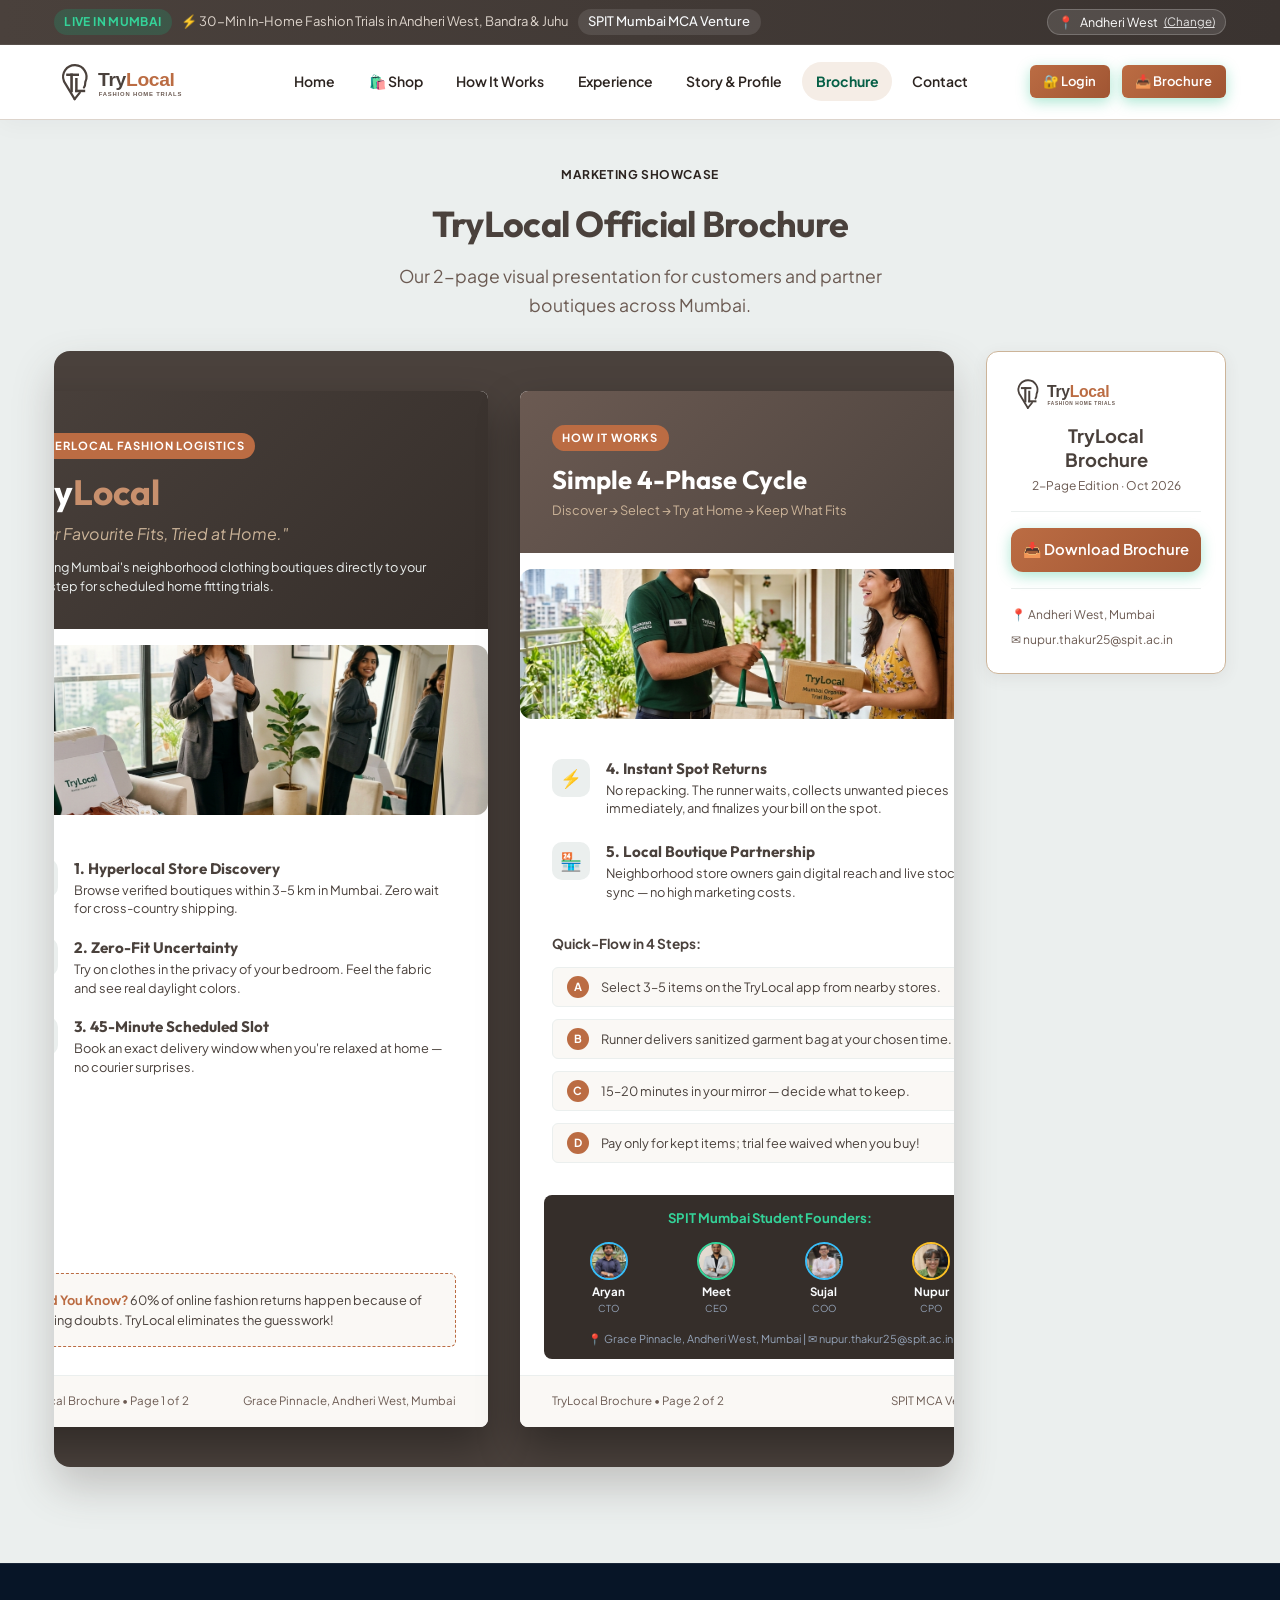
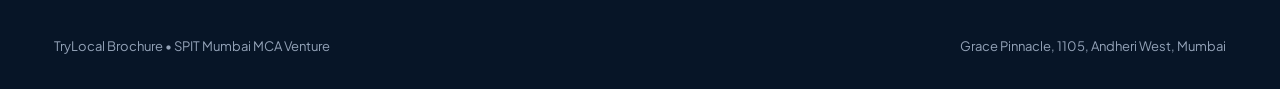
==== commit 77542795: "feat: complete e-commerce experience with shop, login/register, trial bag cart, and OpenStreetMap st" ====
--- a/brochure.html
+++ b/brochure.html
@@ -23,7 +23,10 @@
         <span class="top-bar-lead-pill">SPIT Mumbai MCA Venture</span>
       </div>
       <div class="top-bar-meta">
-        <span>📍 Andheri West, Mumbai</span>
+        <button class="top-bar-loc-btn location-picker-btn" id="topbar-location-btn" style="background:rgba(255,255,255,0.12); border:1px solid rgba(255,255,255,0.2); color:#FFFFFF; font-family:inherit; font-size:0.78rem; cursor:pointer; display:inline-flex; align-items:center; gap:0.35rem; padding:0.25rem 0.65rem; border-radius:9999px; transition:all 0.2s;" title="Click to choose delivery location & store in Mumbai">
+          <span>📍</span> <span class="current-location-text">Andheri West, Mumbai</span>
+          <span style="text-decoration:underline; font-size:0.72rem; opacity:0.85;">(Change)</span>
+        </button>
       </div>
     </div>
   </div>
@@ -38,9 +41,9 @@
       <nav>
         <ul class="nav-menu" id="primary-nav">
           <li><a href="index.html" class="nav-link" id="nav-home">Home</a></li>
+          <li><a href="shop.html" class="nav-link" id="nav-shop">🛍️ Shop</a></li>
           <li><a href="index.html#how-it-works" class="nav-link" id="nav-workflow">How It Works</a></li>
           <li><a href="index.html#experience" class="nav-link" id="nav-experience">Experience</a></li>
-          <li><a href="index.html#simulator" class="nav-link" id="nav-demo">Try-at-Home Demo</a></li>
           <li><a href="profile.html" class="nav-link" id="nav-profile">Story &amp; Profile</a></li>
           <li><a href="brochure.html" class="nav-link active" id="nav-brochure">Brochure</a></li>
           <li><a href="contact.html" class="nav-link" id="nav-contact">Contact</a></li>
@@ -48,8 +51,9 @@
       </nav>
 
       <div class="nav-cta-group">
+        <div id="header-auth-area"></div>
         <a href="https://drive.google.com/file/d/1QzKMBjJEyu_m4f2R8cGgd11Id7Gfde36/view?usp=sharing" target="_blank" class="btn btn-sm btn-primary action-download-brochure" id="btn-header-brochure-download">
-          <span>📥 Download Brochure</span>
+          <span>📥 Brochure</span>
         </a>
         <button class="mobile-toggle" aria-label="Toggle navigation menu" id="mobile-toggle-btn">
           <span></span>
@@ -241,6 +245,7 @@
     </div>
   </footer>
 
+  <script src="js/auth.js"></script>
   <script src="js/main.js"></script>
 </body>
 </html>
--- a/css/style.css
+++ b/css/style.css
@@ -2660,199 +2660,249 @@
   overflow: hidden;
 }
 
-.hiw-carousel-wrap {
+.hiw-slider-card-container {
+  max-width: 960px;
+  margin: 0 auto;
+}
+.hiw-step-tabs {
+  display: flex;
+  justify-content: center;
+  gap: 0.75rem;
+  margin-bottom: 1.5rem;
+  flex-wrap: wrap;
+}
+.hiw-tab-btn {
+  background: #FFFFFF;
+  border: 1px solid rgba(204, 180, 153, 0.45);
+  border-radius: 9999px;
+  padding: 0.5rem 1.25rem;
+  font-size: 0.88rem;
+  font-weight: 700;
+  color: #4A413C;
+  cursor: pointer;
+  display: inline-flex;
+  align-items: center;
+  gap: 0.5rem;
+  transition: all 0.25s ease;
+  box-shadow: 0 2px 6px rgba(0,0,0,0.04);
+}
+.hiw-tab-btn .tab-num {
+  font-size: 0.75rem;
+  background: #EBEFEE;
+  color: #BB6C43;
+  padding: 0.15rem 0.45rem;
+  border-radius: 9999px;
+  font-weight: 800;
+}
+.hiw-tab-btn.active {
+  background: #BB6C43;
+  color: #FFFFFF;
+  border-color: #BB6C43;
+  box-shadow: 0 4px 14px rgba(187, 108, 67, 0.35);
+}
+.hiw-tab-btn.active .tab-num {
+  background: rgba(255, 255, 255, 0.25);
+  color: #FFFFFF;
+}
+.hiw-slider-card {
   position: relative;
-  display: flex;
-  align-items: center;
-  gap: 0;
-  max-width: 1220px;
-  margin: 0 auto;
-  padding: 0 1.5rem;
-}
-
-/* Scrollable track */
-.hiw-track {
-  display: flex;
-  gap: 1.5rem;
-  overflow-x: auto;
-  scroll-snap-type: x mandatory;
-  -webkit-overflow-scrolling: touch;
-  scroll-behavior: smooth;
-  flex: 1;
-  padding: 1rem 0.25rem 1.5rem;
-  /* hide scrollbar */
-  scrollbar-width: none;
-}
-.hiw-track::-webkit-scrollbar { display: none; }
-
-/* Individual slide */
-.hiw-slide {
-  scroll-snap-align: start;
-  flex: 0 0 min(360px, 80vw);
   background: #FFFFFF;
-  border: 1px solid var(--border-light);
-  border-radius: var(--radius-lg);
+  border-radius: 20px;
   overflow: hidden;
-  box-shadow: var(--shadow-sm);
-  transition: transform 0.3s ease, box-shadow 0.3s ease;
-  cursor: default;
-}
-.hiw-slide:hover {
-  transform: translateY(-6px);
-  box-shadow: var(--shadow-lg);
-}
-
-.hiw-slide-img {
+  box-shadow: 0 20px 50px rgba(74, 65, 60, 0.14);
+  border: 1px solid rgba(204, 180, 153, 0.4);
+  touch-action: pan-y;
+  user-select: none;
+}
+.hiw-slider-viewport {
+  overflow: hidden;
+  width: 100%;
+}
+.hiw-slider-track {
+  display: flex;
+  width: 400%;
+  transition: transform 0.45s cubic-bezier(0.22, 1, 0.36, 1);
+  will-change: transform;
+}
+.hiw-card-slide {
+  width: 25%;
+  flex-shrink: 0;
+  display: flex;
+  flex-direction: row;
+  min-height: 420px;
+  box-sizing: border-box;
+}
+.hiw-card-img-col {
+  flex: 1.1;
   position: relative;
-  width: 100%;
-  aspect-ratio: 16/9;
   overflow: hidden;
-}
-.hiw-slide-img img {
+  min-height: 420px;
+  background: #EBEFEE;
+}
+.hiw-card-img {
   width: 100%;
   height: 100%;
   object-fit: cover;
   display: block;
-  transition: transform 0.4s ease;
-}
-.hiw-slide:hover .hiw-slide-img img { transform: scale(1.06); }
-
-.hiw-num {
+  transition: transform 0.6s ease;
+}
+.hiw-card-slide:hover .hiw-card-img {
+  transform: scale(1.03);
+}
+.hiw-step-tag {
   position: absolute;
-  top: 12px;
-  left: 12px;
-  background: var(--color-accent);
+  top: 1.25rem;
+  left: 1.25rem;
+  background: #BB6C43;
   color: #FFFFFF;
   font-size: 0.78rem;
   font-weight: 800;
-  padding: 0.22rem 0.6rem;
-  border-radius: var(--radius-full);
+  letter-spacing: 0.08em;
+  text-transform: uppercase;
+  padding: 0.35rem 0.85rem;
+  border-radius: 9999px;
+  box-shadow: 0 4px 12px rgba(0,0,0,0.25);
+}
+.hiw-card-content-col {
+  flex: 1.2;
+  padding: 3rem 2.5rem 3rem 3rem;
+  display: flex;
+  flex-direction: column;
+  justify-content: center;
+  background: #FFFFFF;
+}
+.hiw-pill-mini {
+  display: inline-block;
+  align-self: flex-start;
+  font-size: 0.75rem;
+  font-weight: 800;
+  color: #BB6C43;
   letter-spacing: 0.06em;
-}
-
-.hiw-slide-body {
-  padding: 1.5rem 1.5rem 1.75rem;
-}
-.hiw-slide-icon {
-  font-size: 1.6rem;
-  margin-bottom: 0.65rem;
-}
-.hiw-slide-title {
+  text-transform: uppercase;
+  margin-bottom: 0.75rem;
+}
+.hiw-card-title {
+  font-family: 'Playfair Display', serif;
+  font-size: 1.75rem;
+  font-weight: 700;
+  color: #4A413C;
+  line-height: 1.25;
+  margin-bottom: 1rem;
+}
+.hiw-card-desc {
+  font-size: 0.95rem;
+  color: #6B5A52;
+  line-height: 1.6;
+  margin-bottom: 1.5rem;
+}
+.hiw-card-feature {
+  display: flex;
+  align-items: center;
+  gap: 0.65rem;
+  font-size: 0.85rem;
+  font-weight: 600;
+  color: #4A413C;
+  background: #FAF8F5;
+  border: 1px solid rgba(204, 180, 153, 0.4);
+  padding: 0.65rem 1rem;
+  border-radius: 10px;
+}
+.hiw-card-feature .hcf-icon {
   font-size: 1.1rem;
-  font-weight: 800;
-  color: var(--color-primary);
-  margin-bottom: 0.4rem;
-}
-.hiw-slide-text {
-  font-size: 0.88rem;
-  color: var(--text-muted);
-  line-height: 1.55;
-}
-
-/* Prev / Next buttons */
-.hiw-ctrl {
-  flex-shrink: 0;
-  width: 42px;
-  height: 42px;
+}
+.hiw-nav-arrow {
+  position: absolute;
+  top: 50%;
+  transform: translateY(-50%);
+  width: 44px;
+  height: 44px;
   border-radius: 50%;
-  border: 1.5px solid var(--border-light);
   background: #FFFFFF;
-  color: var(--color-primary);
+  border: 1px solid rgba(204, 180, 153, 0.5);
+  color: #4A413C;
   display: flex;
   align-items: center;
   justify-content: center;
-  box-shadow: var(--shadow-sm);
   cursor: pointer;
-  transition: background 0.2s, border-color 0.2s, transform 0.2s;
-  z-index: 2;
-}
-.hiw-ctrl:hover {
-  background: var(--color-accent);
-  border-color: var(--color-accent);
-  color: #FFFFFF;
-  transform: scale(1.08);
-}
-.hiw-ctrl-prev { margin-right: 0.75rem; }
-.hiw-ctrl-next { margin-left: 0.75rem; }
-
-/* Dots */
-.hiw-dots {
-  display: flex;
-  justify-content: center;
+  box-shadow: 0 4px 16px rgba(0,0,0,0.15);
+  transition: all 0.2s ease;
+  z-index: 5;
+}
+.hiw-nav-arrow:hover {
+  background: #BB6C43;
+  color: #FFFFFF;
+  border-color: #BB6C43;
+  transform: translateY(-50%) scale(1.08);
+}
+.hiw-nav-prev { left: 1rem; }
+.hiw-nav-next { right: 1rem; }
+.hiw-slider-footer {
+  display: flex;
+  justify-content: space-between;
+  align-items: center;
+  margin-top: 1.25rem;
+  padding: 0 0.5rem;
+}
+.hiw-dots-group {
+  display: flex;
   gap: 0.5rem;
-  margin-top: 1.5rem;
-}
-.hiw-dot {
-  width: 8px;
-  height: 8px;
+}
+.hiw-slider-dot {
+  width: 10px;
+  height: 10px;
   border-radius: 50%;
-  background: var(--border-light);
+  background: #CCB499;
   border: none;
   cursor: pointer;
-  transition: background 0.25s, transform 0.25s;
+  transition: all 0.25s ease;
   padding: 0;
 }
-.hiw-dot.is-active {
-  background: var(--color-accent);
-  transform: scale(1.4);
+.hiw-slider-dot.active {
+  width: 28px;
+  border-radius: 9999px;
+  background: #BB6C43;
+}
+.hiw-swipe-hint {
+  font-size: 0.78rem;
+  color: #6B5A52;
+  font-weight: 600;
+}
+@media (max-width: 768px) {
+  .hiw-card-slide {
+    flex-direction: column;
+    min-height: auto;
+  }
+  .hiw-card-img-col {
+    min-height: 220px;
+    height: 220px;
+  }
+  .hiw-card-content-col {
+    padding: 1.75rem 1.5rem 2rem;
+  }
+  .hiw-card-title {
+    font-size: 1.35rem;
+  }
+  .hiw-nav-arrow {
+    display: none;
+  }
 }
 
 /* ==========================================================================
    Video Embed Section
    ========================================================================== */
-.video-embed-wrapper {
-  position: relative;
-  border-radius: var(--radius-lg);
+.video-showcase-card {
+  max-width: 960px;
+  margin: 0 auto;
+  border-radius: 18px;
   overflow: hidden;
-  box-shadow: var(--shadow-xl);
-  aspect-ratio: 16/9;
-  background: #1A1410;
-  max-width: 900px;
-  margin: 0 auto;
-}
-.video-embed-wrapper iframe {
-  position: absolute;
-  inset: 0;
-  width: 100%;
-  height: 100%;
-}
-.video-overlay {
-  position: absolute;
-  inset: 0;
-  cursor: pointer;
-  transition: opacity 0.35s ease;
-}
-.video-overlay.hidden { opacity: 0; pointer-events: none; }
-.video-thumb {
-  width: 100%;
-  height: 100%;
-  object-fit: cover;
-  display: block;
-  filter: brightness(0.55);
-}
-.video-play-btn {
-  position: absolute;
-  top: 50%;
-  left: 50%;
-  transform: translate(-50%, -60%);
-  background: none;
-  border: none;
-  cursor: pointer;
-  transition: transform 0.2s ease;
-  filter: drop-shadow(0 4px 16px rgba(0,0,0,0.4));
-}
-.video-play-btn:hover { transform: translate(-50%, -60%) scale(1.12); }
-.video-overlay-label {
-  position: absolute;
-  bottom: 1.5rem;
-  left: 50%;
-  transform: translateX(-50%);
-  color: #FFFFFF;
-  font-size: 0.95rem;
-  font-weight: 600;
-  letter-spacing: 0.03em;
-  text-shadow: 0 2px 8px rgba(0,0,0,0.6);
-  white-space: nowrap;
+  box-shadow: 0 24px 60px rgba(74, 65, 60, 0.2);
+  border: 1px solid rgba(204, 180, 153, 0.45);
+  background: #0A0807;
+  transition: transform 0.3s ease, box-shadow 0.3s ease;
+}
+
+.video-showcase-card:hover {
+  box-shadow: 0 30px 70px rgba(74, 65, 60, 0.28);
 }
 
 /* ==========================================================================
@@ -2872,3 +2922,1451 @@
   .hiw-slide { flex: 0 0 82vw; }
   .hiw-carousel-wrap { padding: 0 0.75rem; }
 }
+
+/* ==========================================================================
+   Header Auth Area (Login btn / User avatar + Cart)
+   ========================================================================== */
+#header-auth-area {
+  display: flex;
+  align-items: center;
+  gap: 0.5rem;
+}
+
+.header-icon-btn {
+  position: relative;
+  display: inline-flex;
+  align-items: center;
+  justify-content: center;
+  width: 40px;
+  height: 40px;
+  border-radius: 50%;
+  background: var(--bg-subtle);
+  border: 1px solid var(--border-light);
+  color: var(--color-primary);
+  transition: var(--transition);
+  cursor: pointer;
+}
+
+.header-icon-btn:hover {
+  background: var(--color-accent-subtle);
+  border-color: var(--color-accent);
+  color: var(--color-accent-dark);
+  transform: translateY(-1px);
+}
+
+.cart-count-badge {
+  position: absolute;
+  top: -4px;
+  right: -4px;
+  background: var(--color-accent);
+  color: #FFFFFF;
+  font-size: 0.65rem;
+  font-weight: 800;
+  width: 18px;
+  height: 18px;
+  border-radius: 50%;
+  display: flex;
+  align-items: center;
+  justify-content: center;
+  box-shadow: 0 2px 6px rgba(187, 108, 67, 0.4);
+}
+
+.header-user-avatar {
+  width: 32px;
+  height: 32px;
+  border-radius: 50%;
+  background: linear-gradient(135deg, var(--color-accent) 0%, var(--color-accent-dark) 100%);
+  color: #FFFFFF;
+  font-weight: 800;
+  font-size: 0.85rem;
+  display: flex;
+  align-items: center;
+  justify-content: center;
+}
+
+.header-user-dropdown {
+  position: relative;
+}
+
+.user-dropdown-menu {
+  position: absolute;
+  top: calc(100% + 8px);
+  right: 0;
+  background: #FFFFFF;
+  border: 1px solid var(--border-light);
+  border-radius: var(--radius-md);
+  box-shadow: var(--shadow-xl);
+  min-width: 220px;
+  padding: 0.5rem 0;
+  z-index: 1050;
+  opacity: 0;
+  visibility: hidden;
+  transform: translateY(-8px);
+  transition: all 0.2s ease;
+}
+
+.user-dropdown-menu.is-open {
+  opacity: 1;
+  visibility: visible;
+  transform: translateY(0);
+}
+
+.dropdown-user-info {
+  padding: 0.85rem 1rem;
+  display: flex;
+  flex-direction: column;
+}
+
+.dropdown-user-info strong {
+  font-size: 0.9rem;
+  color: var(--color-primary);
+}
+
+.dropdown-user-info span {
+  font-size: 0.75rem;
+  color: var(--text-muted);
+}
+
+.dropdown-divider {
+  height: 1px;
+  background: var(--border-light);
+  margin: 0.25rem 0;
+}
+
+.dropdown-item {
+  display: flex;
+  align-items: center;
+  gap: 0.5rem;
+  padding: 0.6rem 1rem;
+  font-size: 0.85rem;
+  color: var(--text-main);
+  cursor: pointer;
+  transition: var(--transition);
+  width: 100%;
+  text-align: left;
+  border: none;
+  background: none;
+  font-family: inherit;
+}
+
+.dropdown-item:hover {
+  background: var(--bg-subtle);
+  color: var(--color-accent-dark);
+}
+
+.dropdown-logout {
+  color: #DC2626;
+}
+
+.dropdown-logout:hover {
+  background: #FEF2F2;
+  color: #B91C1C;
+}
+
+/* ==========================================================================
+   Login / Auth Page
+   ========================================================================== */
+.login-section {
+  min-height: calc(100vh - 120px);
+  display: flex;
+  align-items: center;
+  justify-content: center;
+  padding: 3rem 1.5rem;
+  background: linear-gradient(180deg, #FAF8F5 0%, #EBEFEE 100%);
+}
+
+.login-container {
+  display: grid;
+  grid-template-columns: 1fr 1fr;
+  max-width: 960px;
+  width: 100%;
+  background: #FFFFFF;
+  border-radius: var(--radius-lg);
+  overflow: hidden;
+  box-shadow: var(--shadow-xl);
+  border: 1px solid var(--border-light);
+  min-height: 560px;
+}
+
+.login-visual-panel {
+  background: linear-gradient(135deg, #4A413C 0%, #3A3330 50%, #BB6C43 100%);
+  padding: 3rem;
+  display: flex;
+  align-items: center;
+  justify-content: center;
+  position: relative;
+  overflow: hidden;
+}
+
+.login-visual-panel::before {
+  content: '';
+  position: absolute;
+  top: -50%;
+  right: -50%;
+  width: 100%;
+  height: 100%;
+  background: radial-gradient(circle, rgba(255,255,255,0.06) 0%, transparent 70%);
+  border-radius: 50%;
+}
+
+.login-visual-content {
+  position: relative;
+  z-index: 2;
+  color: #FFFFFF;
+  text-align: center;
+}
+
+.login-visual-icon {
+  font-size: 3.5rem;
+  margin-bottom: 1.5rem;
+}
+
+.login-visual-content h2 {
+  color: #FFFFFF;
+  font-size: 2rem;
+  margin-bottom: 0.75rem;
+}
+
+.login-visual-content p {
+  color: rgba(255,255,255,0.8);
+  font-size: 0.95rem;
+  line-height: 1.6;
+  margin-bottom: 2rem;
+}
+
+.login-visual-features {
+  display: flex;
+  flex-direction: column;
+  gap: 0.75rem;
+}
+
+.login-feature {
+  display: flex;
+  align-items: center;
+  gap: 0.65rem;
+  font-size: 0.9rem;
+  color: rgba(255,255,255,0.9);
+  font-weight: 500;
+}
+
+.login-feature span {
+  color: #10B981;
+  font-weight: 700;
+}
+
+.login-form-panel {
+  padding: 2.5rem 2.5rem;
+  display: flex;
+  flex-direction: column;
+}
+
+.auth-tabs {
+  display: flex;
+  gap: 0;
+  margin-bottom: 2rem;
+  border-radius: var(--radius-md);
+  overflow: hidden;
+  border: 1px solid var(--border-light);
+}
+
+.auth-tab {
+  flex: 1;
+  padding: 0.75rem;
+  font-size: 0.9rem;
+  font-weight: 700;
+  color: var(--text-muted);
+  background: var(--bg-subtle);
+  cursor: pointer;
+  transition: var(--transition);
+  border: none;
+  font-family: inherit;
+}
+
+.auth-tab.active {
+  background: var(--color-accent);
+  color: #FFFFFF;
+}
+
+.auth-form {
+  display: flex;
+  flex-direction: column;
+  gap: 1.25rem;
+  flex: 1;
+}
+
+.auth-form-title {
+  font-size: 1.6rem;
+  color: var(--color-primary);
+  margin-bottom: 0;
+}
+
+.auth-form-subtitle {
+  font-size: 0.9rem;
+  color: var(--text-muted);
+  margin-top: -0.5rem;
+}
+
+.form-group {
+  display: flex;
+  flex-direction: column;
+  gap: 0.35rem;
+}
+
+.form-group label {
+  font-size: 0.8rem;
+  font-weight: 700;
+  color: var(--color-primary);
+  text-transform: uppercase;
+  letter-spacing: 0.04em;
+}
+
+.input-icon-wrap {
+  position: relative;
+  display: flex;
+  align-items: center;
+}
+
+.input-icon {
+  position: absolute;
+  left: 0.85rem;
+  font-size: 1rem;
+  pointer-events: none;
+}
+
+.input-icon-wrap input {
+  width: 100%;
+  padding: 0.75rem 0.85rem 0.75rem 2.5rem;
+  border: 1.5px solid var(--border-light);
+  border-radius: var(--radius-sm);
+  font-size: 0.9rem;
+  font-family: inherit;
+  color: var(--text-main);
+  background: #FAFAFA;
+  transition: var(--transition);
+}
+
+.input-icon-wrap input:focus {
+  outline: none;
+  border-color: var(--color-accent);
+  background: #FFFFFF;
+  box-shadow: 0 0 0 3px rgba(187, 108, 67, 0.12);
+}
+
+.auth-error {
+  background: #FEF2F2;
+  color: #B91C1C;
+  padding: 0.65rem 1rem;
+  border-radius: var(--radius-sm);
+  font-size: 0.85rem;
+  font-weight: 600;
+  border: 1px solid #FECACA;
+}
+
+.auth-error.shake {
+  animation: shakeAnim 0.4s ease;
+}
+
+@keyframes shakeAnim {
+  0%, 100% { transform: translateX(0); }
+  25% { transform: translateX(-6px); }
+  75% { transform: translateX(6px); }
+}
+
+.auth-submit-btn {
+  width: 100%;
+  margin-top: 0.5rem;
+}
+
+.auth-demo-hint {
+  background: #EFF6FF;
+  border: 1px solid #BFDBFE;
+  border-radius: var(--radius-sm);
+  padding: 0.75rem 1rem;
+  font-size: 0.8rem;
+  color: #1E40AF;
+  line-height: 1.5;
+}
+
+.auth-demo-hint code {
+  background: rgba(30, 64, 175, 0.1);
+  padding: 0.1rem 0.35rem;
+  border-radius: 3px;
+  font-weight: 700;
+}
+
+/* ==========================================================================
+   Shop Page
+   ========================================================================== */
+.shop-hero {
+  background: linear-gradient(135deg, #FAF8F5 0%, #F5EDE6 100%);
+  padding: 3rem 0 2.5rem;
+  border-bottom: 1px solid var(--border-light);
+}
+
+.shop-hero-content {
+  text-align: center;
+}
+
+.shop-hero-title {
+  font-size: 2.5rem;
+  color: var(--color-primary);
+  margin-bottom: 0.5rem;
+  margin-top: 0.5rem;
+}
+
+.shop-hero-subtitle {
+  font-size: 1.05rem;
+  color: var(--text-muted);
+  max-width: 560px;
+  margin: 0 auto;
+  line-height: 1.6;
+}
+
+.shop-main-section {
+  padding: 2rem 0 4rem;
+  background: #EBEFEE;
+}
+
+/* Toolbar */
+.shop-toolbar {
+  display: flex;
+  align-items: center;
+  gap: 1rem;
+  margin-bottom: 1.5rem;
+  flex-wrap: wrap;
+}
+
+.shop-search-wrap {
+  position: relative;
+  flex: 1;
+  min-width: 280px;
+}
+
+.shop-search-icon {
+  position: absolute;
+  left: 1rem;
+  top: 50%;
+  transform: translateY(-50%);
+  color: var(--text-muted);
+  pointer-events: none;
+}
+
+.shop-search-input {
+  width: 100%;
+  padding: 0.85rem 1rem 0.85rem 2.8rem;
+  border: 1.5px solid var(--border-light);
+  border-radius: var(--radius-md);
+  font-size: 0.9rem;
+  font-family: inherit;
+  background: #FFFFFF;
+  color: var(--text-main);
+  transition: var(--transition);
+}
+
+.shop-search-input:focus {
+  outline: none;
+  border-color: var(--color-accent);
+  box-shadow: 0 0 0 3px rgba(187, 108, 67, 0.1);
+}
+
+.shop-toolbar-right {
+  display: flex;
+  align-items: center;
+  gap: 1rem;
+  flex-wrap: wrap;
+}
+
+.shop-price-filter {
+  display: flex;
+  align-items: center;
+  gap: 0.5rem;
+  background: #FFFFFF;
+  padding: 0.5rem 0.85rem;
+  border-radius: var(--radius-md);
+  border: 1px solid var(--border-light);
+}
+
+.shop-price-filter input[type="range"] {
+  width: 120px;
+  accent-color: var(--color-accent);
+}
+
+.price-label {
+  font-size: 0.78rem;
+  font-weight: 700;
+  color: var(--color-accent-dark);
+  white-space: nowrap;
+}
+
+.shop-sort-select {
+  padding: 0.6rem 0.85rem;
+  border: 1.5px solid var(--border-light);
+  border-radius: var(--radius-md);
+  font-size: 0.85rem;
+  font-family: inherit;
+  background: #FFFFFF;
+  color: var(--text-main);
+  cursor: pointer;
+}
+
+.shop-results-count {
+  font-size: 0.8rem;
+  font-weight: 600;
+  color: var(--text-muted);
+  white-space: nowrap;
+}
+
+/* Category Tabs */
+.shop-categories-bar {
+  display: flex;
+  gap: 0.6rem;
+  margin-bottom: 2rem;
+  overflow-x: auto;
+  padding-bottom: 0.25rem;
+  scrollbar-width: thin;
+}
+
+.shop-cat-btn {
+  display: inline-flex;
+  align-items: center;
+  gap: 0.4rem;
+  padding: 0.55rem 1.15rem;
+  border-radius: var(--radius-full);
+  border: 1.5px solid var(--border-light);
+  background: #FFFFFF;
+  font-size: 0.85rem;
+  font-weight: 600;
+  color: var(--text-main);
+  cursor: pointer;
+  transition: var(--transition);
+  white-space: nowrap;
+  font-family: inherit;
+}
+
+.shop-cat-btn:hover {
+  border-color: var(--color-accent);
+  color: var(--color-accent-dark);
+  background: var(--color-accent-subtle);
+  transform: translateY(-1px);
+}
+
+.shop-cat-btn.active {
+  background: var(--color-accent);
+  color: #FFFFFF;
+  border-color: var(--color-accent);
+  box-shadow: 0 4px 12px rgba(187, 108, 67, 0.3);
+}
+
+.cat-icon {
+  font-size: 1rem;
+}
+
+/* Product Grid */
+.shop-products-grid {
+  display: grid;
+  grid-template-columns: repeat(auto-fill, minmax(270px, 1fr));
+  gap: 1.5rem;
+}
+
+.product-card {
+  background: #FFFFFF;
+  border-radius: var(--radius-lg);
+  overflow: hidden;
+  border: 1px solid var(--border-light);
+  box-shadow: var(--shadow-sm);
+  transition: var(--transition);
+  cursor: pointer;
+}
+
+.product-card:hover {
+  transform: translateY(-5px);
+  box-shadow: var(--shadow-lg);
+  border-color: rgba(187, 108, 67, 0.3);
+}
+
+.product-img-wrap {
+  position: relative;
+  overflow: hidden;
+  height: 300px;
+  background: #F0ECE8;
+}
+
+.product-img {
+  width: 100%;
+  height: 100%;
+  object-fit: cover;
+  transition: transform 0.5s ease;
+}
+
+.product-card:hover .product-img {
+  transform: scale(1.05);
+}
+
+.product-badge {
+  position: absolute;
+  top: 0.75rem;
+  left: 0.75rem;
+  background: var(--color-accent);
+  color: #FFFFFF;
+  font-size: 0.7rem;
+  font-weight: 800;
+  text-transform: uppercase;
+  letter-spacing: 0.06em;
+  padding: 0.25rem 0.65rem;
+  border-radius: var(--radius-full);
+  box-shadow: 0 2px 8px rgba(0,0,0,0.2);
+}
+
+.product-wishlist-btn {
+  position: absolute;
+  top: 0.75rem;
+  right: 0.75rem;
+  width: 36px;
+  height: 36px;
+  border-radius: 50%;
+  background: rgba(255,255,255,0.9);
+  backdrop-filter: blur(6px);
+  border: 1px solid rgba(255,255,255,0.5);
+  display: flex;
+  align-items: center;
+  justify-content: center;
+  font-size: 1.1rem;
+  cursor: pointer;
+  transition: var(--transition);
+  color: #999;
+}
+
+.product-wishlist-btn:hover {
+  background: #FFFFFF;
+  color: #EF4444;
+  transform: scale(1.1);
+}
+
+.product-quick-actions {
+  position: absolute;
+  bottom: 0;
+  left: 0;
+  right: 0;
+  padding: 0.75rem;
+  background: linear-gradient(transparent, rgba(0,0,0,0.5));
+  transform: translateY(100%);
+  transition: transform 0.3s ease;
+}
+
+.product-card:hover .product-quick-actions {
+  transform: translateY(0);
+}
+
+.quick-add-btn {
+  width: 100%;
+  padding: 0.6rem 1rem;
+  border-radius: var(--radius-sm);
+  background: #FFFFFF;
+  color: var(--color-primary);
+  font-size: 0.82rem;
+  font-weight: 700;
+  cursor: pointer;
+  transition: var(--transition);
+  border: none;
+  font-family: inherit;
+}
+
+.quick-add-btn:hover {
+  background: var(--color-accent);
+  color: #FFFFFF;
+}
+
+.quick-add-btn.in-cart {
+  background: #10B981;
+  color: #FFFFFF;
+}
+
+.product-info {
+  padding: 1rem 1.15rem 1.25rem;
+}
+
+.product-store-tag {
+  display: flex;
+  align-items: center;
+  gap: 0.35rem;
+  font-size: 0.72rem;
+  font-weight: 600;
+  color: var(--text-muted);
+  margin-bottom: 0.4rem;
+}
+
+.store-dot {
+  width: 6px;
+  height: 6px;
+  border-radius: 50%;
+  background: #10B981;
+  display: inline-block;
+}
+
+.product-name {
+  font-size: 0.95rem;
+  font-weight: 700;
+  color: var(--color-primary);
+  margin-bottom: 0.35rem;
+  line-height: 1.3;
+}
+
+.product-rating {
+  display: flex;
+  align-items: center;
+  gap: 0.35rem;
+  margin-bottom: 0.5rem;
+}
+
+.product-rating .stars {
+  color: #F59E0B;
+  font-size: 0.8rem;
+}
+
+.product-rating .rating-count {
+  font-size: 0.72rem;
+  color: var(--text-muted);
+}
+
+.product-price-row {
+  display: flex;
+  align-items: center;
+  gap: 0.5rem;
+  margin-bottom: 0.6rem;
+}
+
+.product-price {
+  font-size: 1.1rem;
+  font-weight: 800;
+  color: var(--color-primary);
+}
+
+.product-original-price {
+  font-size: 0.82rem;
+  color: var(--text-muted);
+  text-decoration: line-through;
+}
+
+.product-discount {
+  font-size: 0.72rem;
+  font-weight: 700;
+  color: #059669;
+  background: #ECFDF5;
+  padding: 0.15rem 0.45rem;
+  border-radius: var(--radius-full);
+}
+
+.product-sizes {
+  display: flex;
+  gap: 0.35rem;
+  flex-wrap: wrap;
+}
+
+.size-chip {
+  font-size: 0.7rem;
+  font-weight: 600;
+  padding: 0.15rem 0.5rem;
+  border-radius: var(--radius-full);
+  border: 1px solid var(--border-light);
+  color: var(--text-muted);
+  background: #FAFAFA;
+}
+
+.size-chip.more {
+  background: var(--color-accent-subtle);
+  color: var(--color-accent-dark);
+  border-color: var(--color-accent);
+}
+
+/* Shop Empty State */
+.shop-empty-state {
+  grid-column: 1 / -1;
+  text-align: center;
+  padding: 4rem 2rem;
+}
+
+.shop-empty-state .empty-icon {
+  font-size: 3.5rem;
+  margin-bottom: 1rem;
+}
+
+.shop-empty-state h3 {
+  font-size: 1.35rem;
+  color: var(--color-primary);
+  margin-bottom: 0.5rem;
+}
+
+.shop-empty-state p {
+  color: var(--text-muted);
+  font-size: 0.95rem;
+}
+
+/* ==========================================================================
+   Cart Page
+   ========================================================================== */
+.cart-hero {
+  background: linear-gradient(135deg, #FAF8F5 0%, #F5EDE6 100%);
+  padding: 2.5rem 0 2rem;
+  border-bottom: 1px solid var(--border-light);
+  text-align: center;
+}
+
+.cart-hero-title {
+  font-size: 2.25rem;
+  color: var(--color-primary);
+  margin: 0.5rem 0 0.3rem;
+}
+
+.cart-hero-subtitle {
+  font-size: 0.95rem;
+  color: var(--text-muted);
+  max-width: 500px;
+  margin: 0 auto;
+}
+
+.cart-main-section {
+  padding: 2rem 0 4rem;
+  background: #EBEFEE;
+}
+
+.cart-layout {
+  display: grid;
+  grid-template-columns: 1fr 380px;
+  gap: 2rem;
+  align-items: flex-start;
+}
+
+.cart-items-column {
+  display: flex;
+  flex-direction: column;
+}
+
+.cart-empty-state {
+  text-align: center;
+  padding: 4rem 2rem;
+  background: #FFFFFF;
+  border-radius: var(--radius-lg);
+  border: 1px solid var(--border-light);
+  display: flex;
+  flex-direction: column;
+  align-items: center;
+  gap: 1rem;
+}
+
+.cart-empty-state .empty-icon {
+  font-size: 3.5rem;
+}
+
+.cart-empty-state h3 {
+  font-size: 1.3rem;
+  color: var(--color-primary);
+}
+
+.cart-empty-state p {
+  color: var(--text-muted);
+  font-size: 0.9rem;
+}
+
+.cart-items-list {
+  display: flex;
+  flex-direction: column;
+  gap: 1rem;
+}
+
+.cart-item {
+  display: flex;
+  gap: 1.25rem;
+  background: #FFFFFF;
+  border-radius: var(--radius-md);
+  border: 1px solid var(--border-light);
+  padding: 1.15rem;
+  transition: var(--transition);
+}
+
+.cart-item:hover {
+  box-shadow: var(--shadow-md);
+  border-color: rgba(187, 108, 67, 0.2);
+}
+
+.cart-item-img-wrap {
+  width: 100px;
+  height: 120px;
+  border-radius: var(--radius-sm);
+  overflow: hidden;
+  flex-shrink: 0;
+}
+
+.cart-item-img {
+  width: 100%;
+  height: 100%;
+  object-fit: cover;
+}
+
+.cart-item-details {
+  flex: 1;
+  display: flex;
+  flex-direction: column;
+  gap: 0.3rem;
+}
+
+.cart-item-store {
+  font-size: 0.72rem;
+  font-weight: 600;
+  color: var(--text-muted);
+}
+
+.cart-item-name {
+  font-size: 1rem;
+  font-weight: 700;
+  color: var(--color-primary);
+}
+
+.cart-item-meta {
+  display: flex;
+  gap: 1rem;
+  font-size: 0.78rem;
+  color: var(--text-muted);
+}
+
+.cart-item-price-row {
+  display: flex;
+  align-items: center;
+  gap: 0.5rem;
+  margin-top: auto;
+}
+
+.cart-item-price {
+  font-size: 1.05rem;
+  font-weight: 800;
+  color: var(--color-primary);
+}
+
+.cart-item-original {
+  font-size: 0.78rem;
+  color: var(--text-muted);
+  text-decoration: line-through;
+}
+
+.cart-item-actions {
+  display: flex;
+  flex-direction: column;
+  align-items: flex-end;
+  justify-content: space-between;
+  gap: 0.5rem;
+}
+
+.qty-control {
+  display: inline-flex;
+  align-items: center;
+  border: 1.5px solid var(--border-light);
+  border-radius: var(--radius-sm);
+  overflow: hidden;
+}
+
+.qty-btn {
+  width: 32px;
+  height: 32px;
+  display: flex;
+  align-items: center;
+  justify-content: center;
+  font-size: 1rem;
+  background: #FAFAFA;
+  cursor: pointer;
+  transition: var(--transition);
+  border: none;
+  font-family: inherit;
+  color: var(--text-main);
+}
+
+.qty-btn:hover {
+  background: var(--color-accent-subtle);
+  color: var(--color-accent-dark);
+}
+
+.qty-value {
+  width: 36px;
+  text-align: center;
+  font-size: 0.85rem;
+  font-weight: 700;
+  color: var(--color-primary);
+}
+
+.cart-remove-btn {
+  width: 32px;
+  height: 32px;
+  display: flex;
+  align-items: center;
+  justify-content: center;
+  border-radius: 50%;
+  background: none;
+  border: 1px solid transparent;
+  color: var(--text-muted);
+  cursor: pointer;
+  transition: var(--transition);
+}
+
+.cart-remove-btn:hover {
+  background: #FEF2F2;
+  color: #DC2626;
+  border-color: #FECACA;
+}
+
+/* Cart Summary */
+.cart-summary-card {
+  background: #FFFFFF;
+  border-radius: var(--radius-lg);
+  border: 1px solid var(--border-light);
+  padding: 1.75rem;
+  position: sticky;
+  top: 90px;
+  display: flex;
+  flex-direction: column;
+  gap: 1rem;
+  box-shadow: var(--shadow-md);
+}
+
+.summary-title {
+  font-size: 1.2rem;
+  color: var(--color-primary);
+  margin-bottom: 0;
+}
+
+.summary-store {
+  display: flex;
+  align-items: center;
+  gap: 0.5rem;
+  font-size: 0.82rem;
+  color: var(--text-muted);
+  background: var(--bg-subtle);
+  padding: 0.6rem 0.85rem;
+  border-radius: var(--radius-sm);
+}
+
+.summary-rows {
+  display: flex;
+  flex-direction: column;
+  gap: 0.6rem;
+}
+
+.summary-row {
+  display: flex;
+  justify-content: space-between;
+  font-size: 0.88rem;
+  color: var(--text-muted);
+}
+
+.summary-discount {
+  color: #059669;
+  font-weight: 600;
+}
+
+.summary-total {
+  font-size: 1.15rem;
+  font-weight: 800;
+  color: var(--color-primary);
+  padding-top: 0.75rem;
+  border-top: 1.5px solid var(--border-light);
+}
+
+.summary-note {
+  font-size: 0.75rem;
+  color: var(--text-muted);
+  line-height: 1.5;
+  margin-top: 0.5rem;
+}
+
+/* ==========================================================================
+   Map Section (Leaflet / OpenStreetMap)
+   ========================================================================== */
+.cart-map-section {
+  margin-top: 3rem;
+}
+
+.map-section-header {
+  text-align: center;
+  margin-bottom: 1.5rem;
+}
+
+.map-section-title {
+  font-size: 1.6rem;
+  color: var(--color-primary);
+  margin-bottom: 0.35rem;
+}
+
+.map-section-desc {
+  font-size: 0.9rem;
+  color: var(--text-muted);
+}
+
+.map-controls-row {
+  display: flex;
+  align-items: center;
+  gap: 1rem;
+  margin-bottom: 1rem;
+  flex-wrap: wrap;
+}
+
+.store-dropdown-wrap {
+  display: flex;
+  align-items: center;
+  gap: 0.5rem;
+  flex: 1;
+}
+
+.store-dropdown-wrap label {
+  font-size: 0.85rem;
+  font-weight: 700;
+  color: var(--color-primary);
+  white-space: nowrap;
+}
+
+.store-dropdown {
+  flex: 1;
+  padding: 0.7rem 1rem;
+  border: 1.5px solid var(--border-light);
+  border-radius: var(--radius-md);
+  font-size: 0.88rem;
+  font-family: inherit;
+  background: #FFFFFF;
+  cursor: pointer;
+}
+
+.store-dropdown:focus {
+  outline: none;
+  border-color: var(--color-accent);
+}
+
+.map-container-wrap {
+  border-radius: var(--radius-lg);
+  overflow: hidden;
+  border: 1px solid var(--border-light);
+  box-shadow: var(--shadow-lg);
+}
+
+.store-map {
+  width: 100%;
+  height: 420px;
+  background: #E8E4DF;
+}
+
+/* Custom Leaflet Marker */
+.store-map-marker {
+  background: none !important;
+  border: none !important;
+}
+
+.marker-pin {
+  width: 40px;
+  height: 40px;
+  display: flex;
+  align-items: center;
+  justify-content: center;
+  font-size: 1.5rem;
+  background: #FFFFFF;
+  border-radius: 50% 50% 50% 0;
+  transform: rotate(-45deg);
+  box-shadow: 0 4px 12px rgba(0,0,0,0.3);
+  border: 2px solid var(--color-accent);
+}
+
+.marker-pin > * {
+  transform: rotate(45deg);
+}
+
+.map-popup {
+  font-family: var(--font-body);
+  padding: 0.25rem;
+}
+
+.map-popup strong {
+  font-size: 0.95rem;
+  color: var(--color-primary);
+  display: block;
+  margin-bottom: 0.25rem;
+}
+
+.map-popup div {
+  font-size: 0.8rem;
+  color: var(--text-muted);
+  margin-bottom: 0.2rem;
+}
+
+.map-select-store-btn {
+  display: block;
+  width: 100%;
+  margin-top: 0.5rem;
+  padding: 0.45rem 0.85rem;
+  background: var(--color-accent);
+  color: #FFFFFF;
+  border: none;
+  border-radius: var(--radius-sm);
+  font-size: 0.8rem;
+  font-weight: 700;
+  cursor: pointer;
+  font-family: inherit;
+  transition: var(--transition);
+}
+
+.map-select-store-btn:hover {
+  background: var(--color-accent-dark);
+}
+
+/* ==========================================================================
+   Toast Notification
+   ========================================================================== */
+.shop-toast {
+  position: fixed;
+  bottom: 2rem;
+  left: 50%;
+  transform: translateX(-50%) translateY(100px);
+  background: var(--color-primary);
+  color: #FFFFFF;
+  padding: 0.85rem 1.5rem;
+  border-radius: var(--radius-md);
+  font-size: 0.88rem;
+  font-weight: 600;
+  box-shadow: var(--shadow-xl);
+  z-index: 9999;
+  opacity: 0;
+  transition: all 0.35s cubic-bezier(0.16, 1, 0.3, 1);
+  pointer-events: none;
+  white-space: nowrap;
+}
+
+.shop-toast.show {
+  transform: translateX(-50%) translateY(0);
+  opacity: 1;
+}
+
+/* ==========================================================================
+   Responsive — Auth, Shop, Cart
+   ========================================================================== */
+@media (max-width: 768px) {
+  .login-container {
+    grid-template-columns: 1fr;
+  }
+  .login-visual-panel {
+    display: none;
+  }
+  .login-form-panel {
+    padding: 2rem 1.5rem;
+  }
+
+  .shop-toolbar {
+    flex-direction: column;
+    align-items: stretch;
+  }
+  .shop-toolbar-right {
+    flex-wrap: wrap;
+    gap: 0.5rem;
+  }
+  .shop-products-grid {
+    grid-template-columns: repeat(auto-fill, minmax(160px, 1fr));
+    gap: 0.75rem;
+  }
+  .product-img-wrap {
+    height: 200px;
+  }
+
+  .cart-layout {
+    grid-template-columns: 1fr;
+  }
+  .cart-summary-card {
+    position: static;
+  }
+  .cart-item {
+    flex-direction: column;
+    gap: 0.75rem;
+  }
+  .cart-item-img-wrap {
+    width: 100%;
+    height: 160px;
+  }
+  .cart-item-actions {
+    flex-direction: row;
+    align-items: center;
+    justify-content: space-between;
+  }
+}
+
+/* ==========================================================================
+   Interactive Location Modal (OpenStreetMap & Andheri Selection)
+   ========================================================================== */
+.location-modal-overlay {
+  position: fixed;
+  inset: 0;
+  background: rgba(10, 8, 7, 0.65);
+  backdrop-filter: blur(6px);
+  -webkit-backdrop-filter: blur(6px);
+  z-index: 99999;
+  display: flex;
+  align-items: center;
+  justify-content: center;
+  padding: 1rem;
+  opacity: 0;
+  visibility: hidden;
+  transition: opacity 0.25s ease, visibility 0.25s ease;
+}
+
+.location-modal-overlay.is-active {
+  opacity: 1;
+  visibility: visible;
+}
+
+.location-modal-card {
+  background: #FFFFFF;
+  border-radius: var(--radius-lg);
+  border: 1px solid var(--border-light);
+  box-shadow: 0 25px 60px rgba(0, 0, 0, 0.3);
+  width: 100%;
+  max-width: 680px;
+  max-height: 90vh;
+  display: flex;
+  flex-direction: column;
+  overflow: hidden;
+  transform: translateY(20px) scale(0.97);
+  transition: transform 0.28s cubic-bezier(0.16, 1, 0.3, 1);
+}
+
+.location-modal-overlay.is-active .location-modal-card {
+  transform: translateY(0) scale(1);
+}
+
+.location-modal-header {
+  padding: 1.25rem 1.5rem;
+  border-bottom: 1px solid var(--border-light);
+  display: flex;
+  align-items: center;
+  justify-content: space-between;
+  background: var(--bg-subtle);
+}
+
+.location-modal-close {
+  background: none;
+  border: none;
+  font-size: 1.3rem;
+  line-height: 1;
+  color: var(--text-muted);
+  cursor: pointer;
+  padding: 0.25rem 0.5rem;
+  border-radius: 4px;
+  transition: var(--transition);
+}
+
+.location-modal-close:hover {
+  color: var(--color-primary);
+  background: rgba(0,0,0,0.06);
+}
+
+.location-modal-body {
+  padding: 1.25rem 1.5rem;
+  overflow-y: auto;
+  flex: 1;
+}
+
+.loc-chips-label {
+  font-size: 0.78rem;
+  font-weight: 700;
+  color: var(--color-primary);
+  margin-bottom: 0.5rem;
+  text-transform: uppercase;
+  letter-spacing: 0.05em;
+}
+
+.location-chips-row {
+  display: flex;
+  gap: 0.5rem;
+  flex-wrap: wrap;
+}
+
+.loc-chip {
+  background: var(--bg-subtle);
+  border: 1px solid var(--border-light);
+  border-radius: 9999px;
+  padding: 0.4rem 0.85rem;
+  font-size: 0.82rem;
+  font-weight: 600;
+  color: var(--text-main);
+  cursor: pointer;
+  transition: all 0.2s ease;
+  font-family: inherit;
+}
+
+.loc-chip:hover {
+  border-color: var(--color-accent);
+  color: var(--color-accent);
+}
+
+.loc-chip.active {
+  background: var(--color-accent);
+  color: #FFFFFF;
+  border-color: var(--color-accent);
+  box-shadow: 0 2px 8px rgba(187, 108, 67, 0.35);
+}
+
+.loc-input-row {
+  display: flex;
+  gap: 0.75rem;
+  flex-wrap: wrap;
+}
+
+.loc-address-input,
+.loc-store-select {
+  width: 100%;
+  padding: 0.65rem 0.85rem;
+  border: 1px solid var(--border-light);
+  border-radius: var(--radius-sm);
+  font-size: 0.88rem;
+  font-family: inherit;
+  color: var(--text-main);
+  background: #FFFFFF;
+  transition: var(--transition);
+}
+
+.loc-address-input:focus,
+.loc-store-select:focus {
+  outline: none;
+  border-color: var(--color-accent);
+  box-shadow: 0 0 0 3px rgba(187, 108, 67, 0.15);
+}
+
+.loc-map-wrapper {
+  margin-top: 1rem;
+  border-radius: var(--radius-md);
+  overflow: hidden;
+  border: 1px solid var(--border-light);
+  box-shadow: 0 2px 8px rgba(0,0,0,0.06);
+}
+
+.loc-modal-map {
+  width: 100%;
+  height: 250px;
+  background: #E2E8F0;
+}
+
+.loc-map-instruction {
+  background: var(--bg-subtle);
+  padding: 0.5rem 0.85rem;
+  font-size: 0.75rem;
+  color: var(--text-muted);
+  border-top: 1px solid var(--border-light);
+}
+
+.location-modal-footer {
+  padding: 1rem 1.5rem;
+  border-top: 1px solid var(--border-light);
+  display: flex;
+  justify-content: flex-end;
+  gap: 0.75rem;
+  background: #FAFAFA;
+}
+
+@media (max-width: 600px) {
+  .loc-input-row {
+    flex-direction: column;
+  }
+  .loc-modal-map {
+    height: 190px;
+  }
+}
+
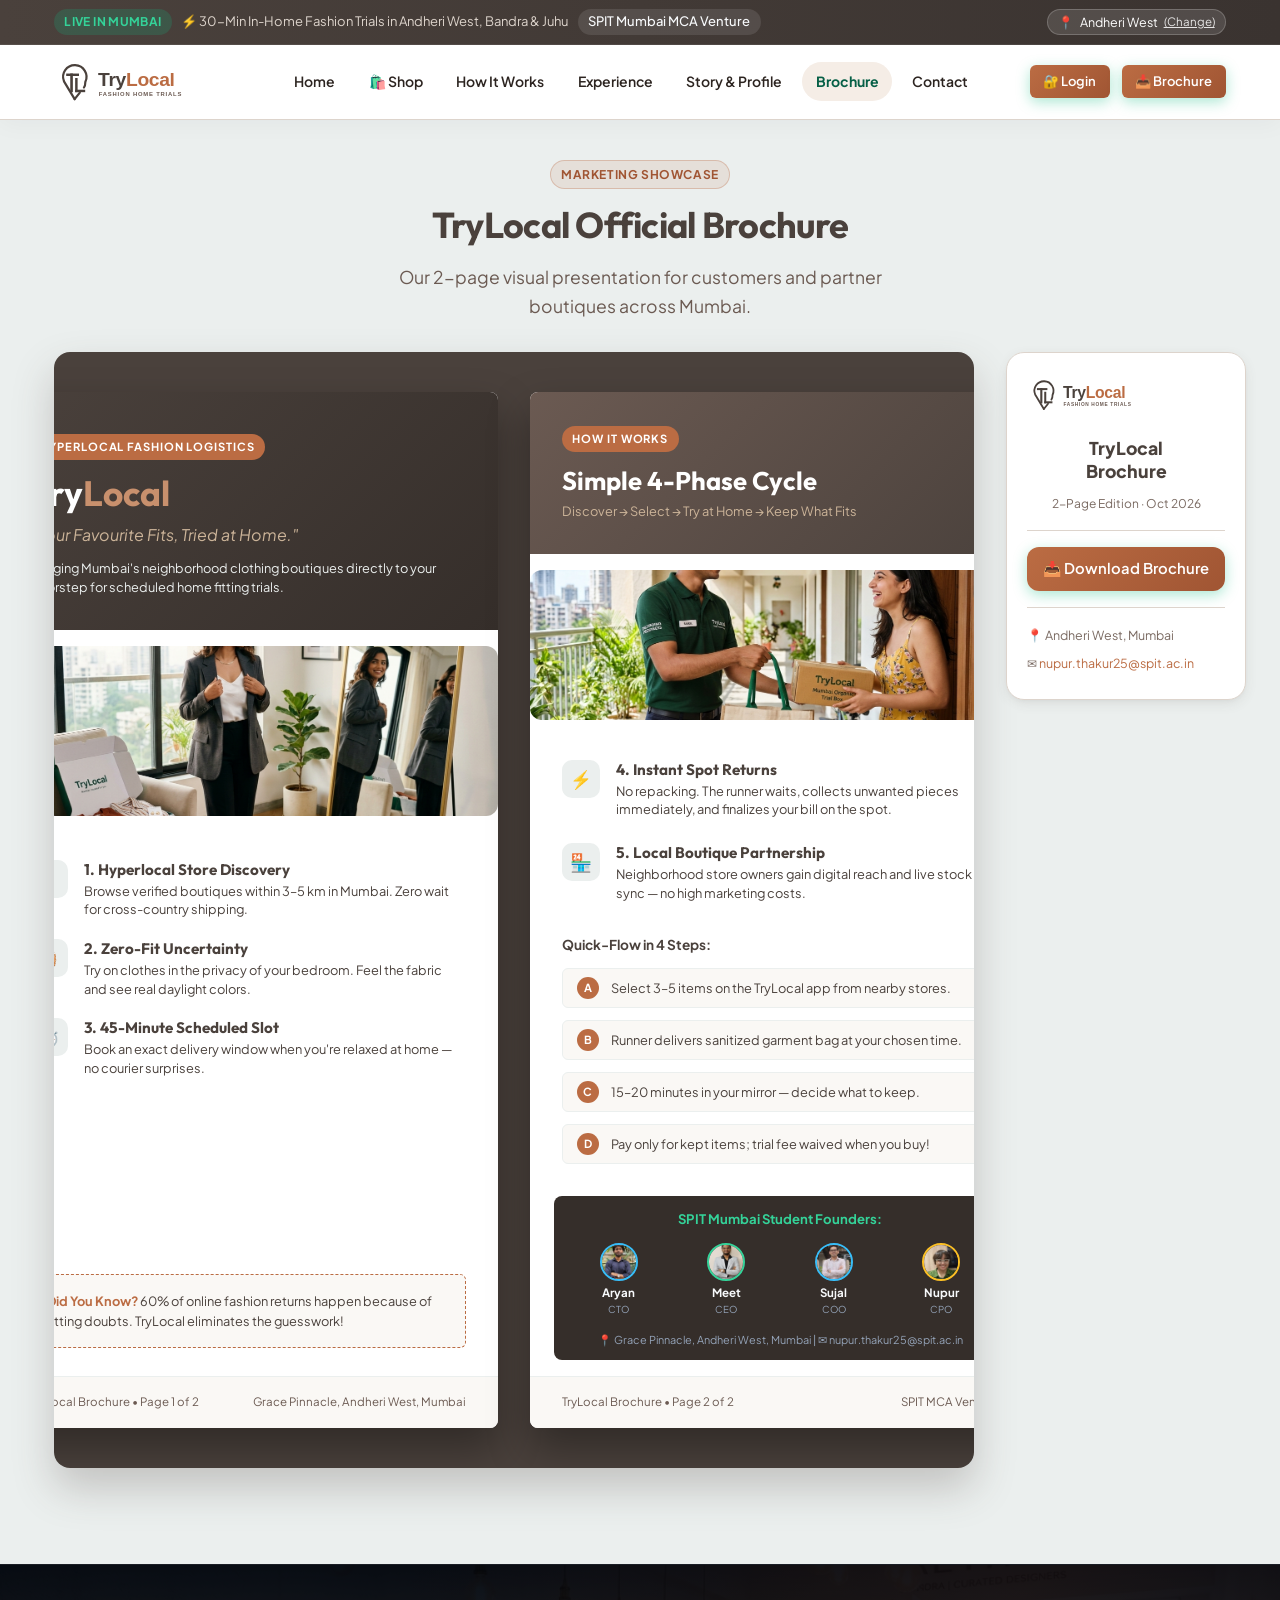
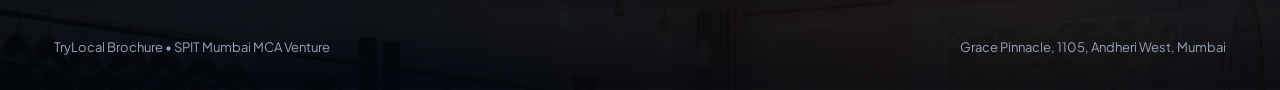
==== commit 3a633166: "style: elevate hero floater above metric card and add faded boutique background to footer" ====
--- a/brochure.html
+++ b/brochure.html
@@ -10,7 +10,7 @@
   <link rel="icon" type="image/svg+xml" href="assets/logo.svg">
 
   <!-- Stylesheets -->
-  <link rel="stylesheet" href="css/style.css">
+  <link rel="stylesheet" href="css/style.css?v=3">
 </head>
 <body style="background:#EBEFEE;">
 
--- a/css/style.css
+++ b/css/style.css
@@ -634,7 +634,7 @@
 }
 
 .floating-pill-right {
-  bottom: 40px;
+  bottom: 210px; /* Positioned on the photo, safely above the white overlay card so return fee and delivery metrics are 100% visible */
   right: -24px;
   animation: floatSlow 4s ease-in-out infinite alternate 2s;
 }
@@ -1938,10 +1938,36 @@
    Footer
    ========================================================================== */
 .site-footer {
-  background: #071527;
+  position: relative;
+  background: #060B12;
   color: #94A3B8;
   padding: 4.5rem 0 2rem;
   border-top: 1px solid rgba(255, 255, 255, 0.08);
+  overflow: hidden;
+}
+
+/* Faded boutique atmosphere background */
+.site-footer::before {
+  content: "";
+  position: absolute;
+  inset: 0;
+  background-image: 
+    radial-gradient(circle at 80% 25%, rgba(187, 108, 67, 0.22) 0%, transparent 60%),
+    linear-gradient(180deg, rgba(6, 11, 18, 0.90) 0%, rgba(6, 11, 18, 0.82) 40%, rgba(6, 11, 18, 0.95) 100%),
+    url('../assets/trylocal_mumbai_boutique.jpg');
+  background-position: center 30%;
+  background-size: cover;
+  background-repeat: no-repeat;
+  opacity: 0.38;
+  filter: saturate(125%) contrast(115%);
+  pointer-events: none;
+  z-index: 0;
+}
+
+.site-footer .container,
+.site-footer > * {
+  position: relative;
+  z-index: 1;
 }
 
 .footer-grid {
@@ -1956,6 +1982,8 @@
   font-size: 1.05rem;
   margin-bottom: 1.25rem;
   font-weight: 700;
+  letter-spacing: 0.01em;
+  text-shadow: 0 1px 3px rgba(0, 0, 0, 0.6);
 }
 
 .footer-links {
@@ -1966,13 +1994,19 @@
   font-size: 0.875rem;
 }
 
+.footer-links a {
+  color: #CBD5E1;
+  text-decoration: none;
+  transition: var(--transition);
+}
+
 .footer-links a:hover {
-  color: #34D399;
+  color: #38BDF8;
   padding-left: 4px;
 }
 
 .footer-bottom {
-  border-top: 1px solid rgba(255, 255, 255, 0.08);
+  border-top: 1px solid rgba(255, 255, 255, 0.12);
   padding-top: 2rem;
   display: flex;
   justify-content: space-between;
@@ -1980,17 +2014,21 @@
   flex-wrap: wrap;
   gap: 1rem;
   font-size: 0.8125rem;
+  color: #94A3B8;
 }
 
 .academic-disclaimer-box {
-  background: rgba(255, 255, 255, 0.04);
-  border: 1px solid rgba(255, 255, 255, 0.08);
+  background: rgba(15, 23, 42, 0.72);
+  backdrop-filter: blur(10px);
+  -webkit-backdrop-filter: blur(10px);
+  border: 1px solid rgba(255, 255, 255, 0.12);
   border-radius: var(--radius-sm);
-  padding: 0.85rem 1.25rem;
-  font-size: 0.78rem;
-  line-height: 1.5;
-  color: #94A3B8;
+  padding: 0.95rem 1.35rem;
+  font-size: 0.82rem;
+  line-height: 1.55;
+  color: #E2E8F0;
   margin-bottom: 2rem;
+}
 /* ==========================================================================
    Smooth Page Transitions & Animations
    ========================================================================== */
@@ -2322,6 +2360,14 @@
   .hero-title {
     font-size: 2.2rem;
   }
+  .floating-pill-left {
+    left: 8px;
+    top: 12px;
+  }
+  .floating-pill-right {
+    right: 8px;
+    bottom: 120px;
+  }
   .experience-gallery-grid {
     grid-template-columns: 1fr;
   }
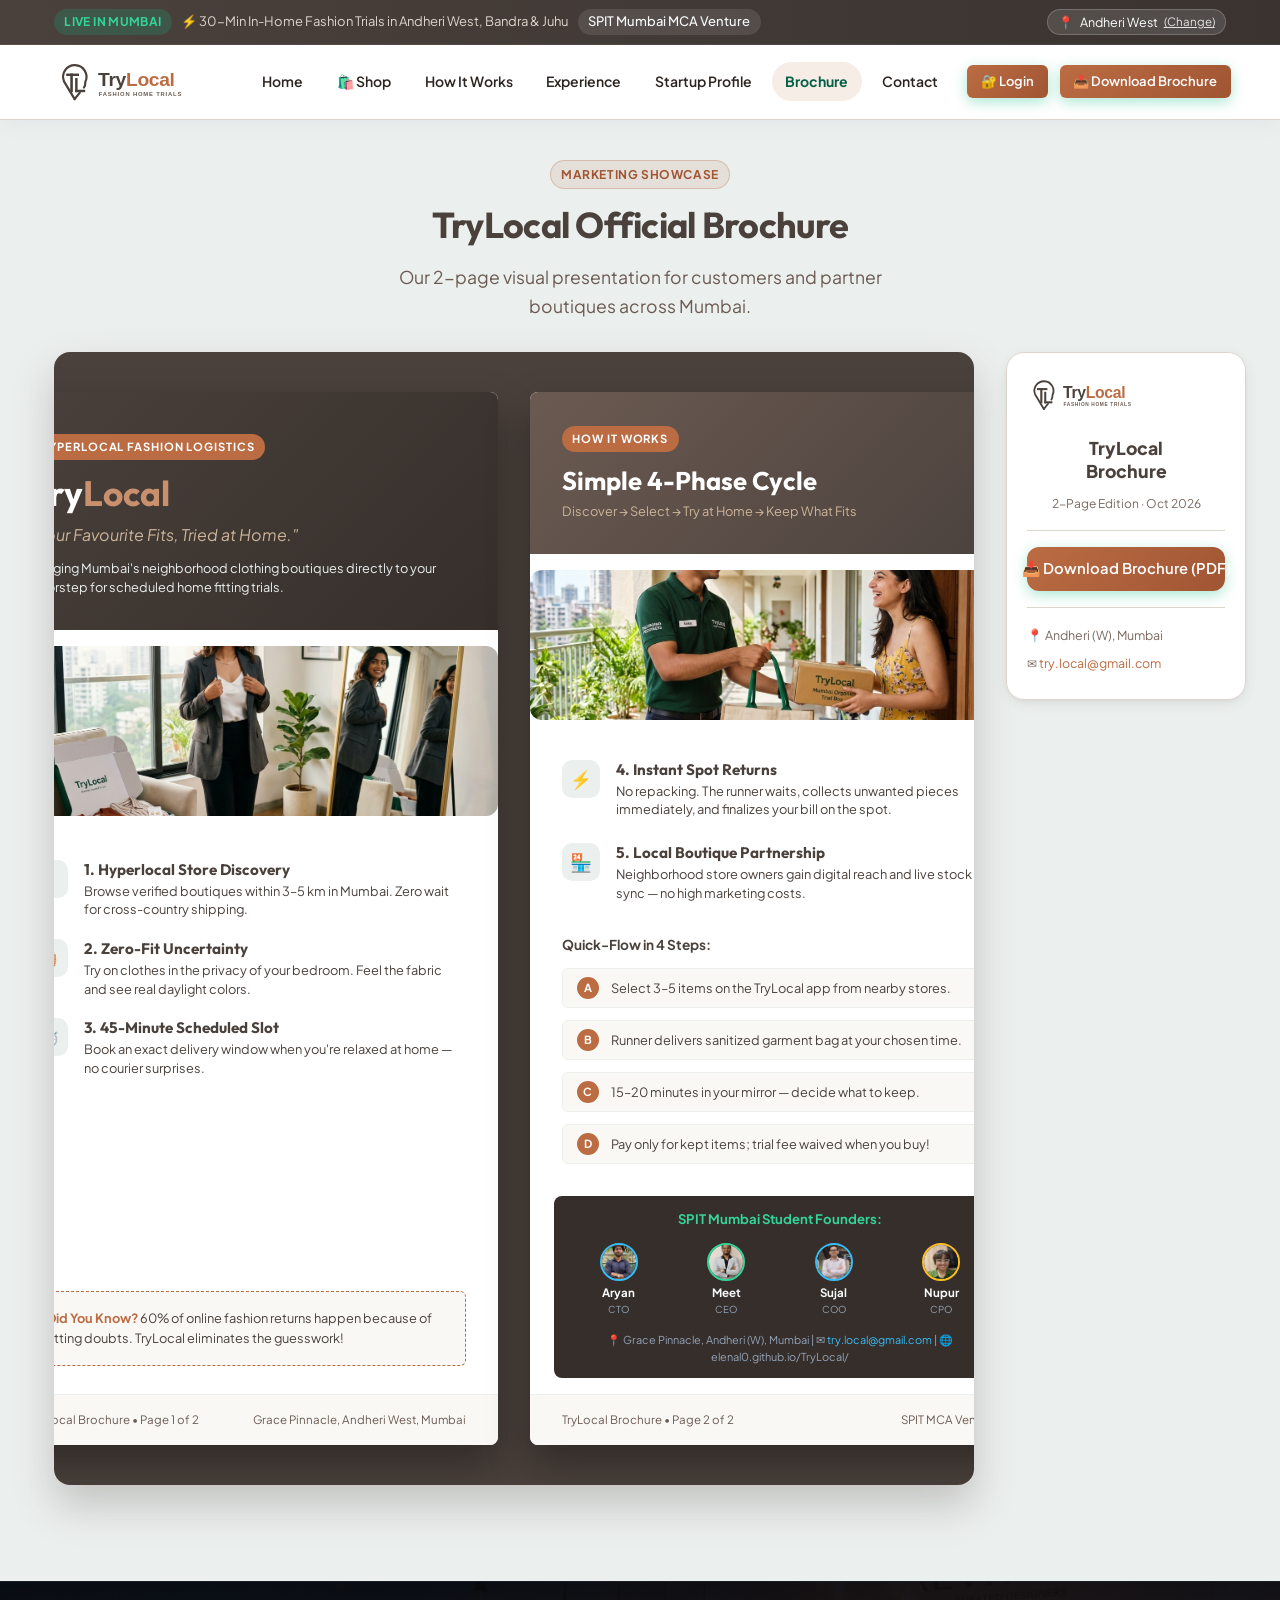
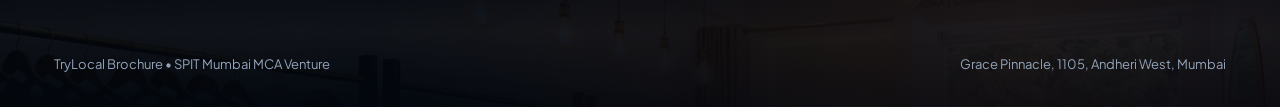
==== commit 266c8ec3: "feat: rename story to startup profile and update brochure & profile drive download links" ====
--- a/brochure.html
+++ b/brochure.html
@@ -44,7 +44,7 @@
           <li><a href="shop.html" class="nav-link" id="nav-shop">🛍️ Shop</a></li>
           <li><a href="index.html#how-it-works" class="nav-link" id="nav-workflow">How It Works</a></li>
           <li><a href="index.html#experience" class="nav-link" id="nav-experience">Experience</a></li>
-          <li><a href="profile.html" class="nav-link" id="nav-profile">Story &amp; Profile</a></li>
+          <li><a href="profile.html" class="nav-link" id="nav-profile">Startup Profile</a></li>
           <li><a href="brochure.html" class="nav-link active" id="nav-brochure">Brochure</a></li>
           <li><a href="contact.html" class="nav-link" id="nav-contact">Contact</a></li>
         </ul>
@@ -52,8 +52,8 @@
 
       <div class="nav-cta-group">
         <div id="header-auth-area"></div>
-        <a href="https://drive.google.com/file/d/1QzKMBjJEyu_m4f2R8cGgd11Id7Gfde36/view?usp=sharing" target="_blank" class="btn btn-sm btn-primary action-download-brochure" id="btn-header-brochure-download">
-          <span>📥 Brochure</span>
+        <a href="https://drive.google.com/file/d/1tiEL-J-son1cc5vpVGJLhC-bT5qe0DDw/view" target="_blank" class="btn btn-sm btn-primary action-download-brochure" id="btn-header-brochure-download">
+          <span>📥 Download Brochure</span>
         </a>
         <button class="mobile-toggle" aria-label="Toggle navigation menu" id="mobile-toggle-btn">
           <span></span>
@@ -201,7 +201,7 @@
                 </div>
               </div>
               <div style="font-size:0.68rem; color:#94A3B8; text-align:center;">
-                📍 Grace Pinnacle, Andheri West, Mumbai | ✉ nupur.thakur25@spit.ac.in
+                📍 Grace Pinnacle, Andheri (W), Mumbai | ✉ <a href="mailto:try.local@gmail.com" style="color:#38BDF8;">try.local@gmail.com</a> | 🌐 elenal0.github.io/TryLocal/
               </div>
             </div>
 
@@ -222,13 +222,13 @@
             <div class="brochure-sidebar-title">TryLocal<br>Brochure</div>
             <div class="brochure-sidebar-subtitle">2-Page Edition · Oct 2026</div>
             <div class="brochure-sidebar-divider"></div>
-            <a href="https://drive.google.com/file/d/1QzKMBjJEyu_m4f2R8cGgd11Id7Gfde36/view?usp=sharing" target="_blank" class="btn btn-primary brochure-sidebar-dl" id="brochure-sidebar-download-btn">
-              <span>📥 Download Brochure</span>
+            <a href="https://drive.google.com/file/d/1tiEL-J-son1cc5vpVGJLhC-bT5qe0DDw/view" target="_blank" class="btn btn-primary brochure-sidebar-dl action-download-brochure" id="brochure-sidebar-download-btn">
+              <span>📥 Download Brochure (PDF)</span>
             </a>
             <div class="brochure-sidebar-divider"></div>
             <div class="brochure-sidebar-meta">
-              <div>📍 Andheri West, Mumbai</div>
-              <div>✉ <a href="mailto:nupur.thakur25@spit.ac.in">nupur.thakur25@spit.ac.in</a></div>
+              <div>📍 Andheri (W), Mumbai</div>
+              <div>✉ <a href="mailto:try.local@gmail.com">try.local@gmail.com</a></div>
             </div>
           </div>
         </aside>
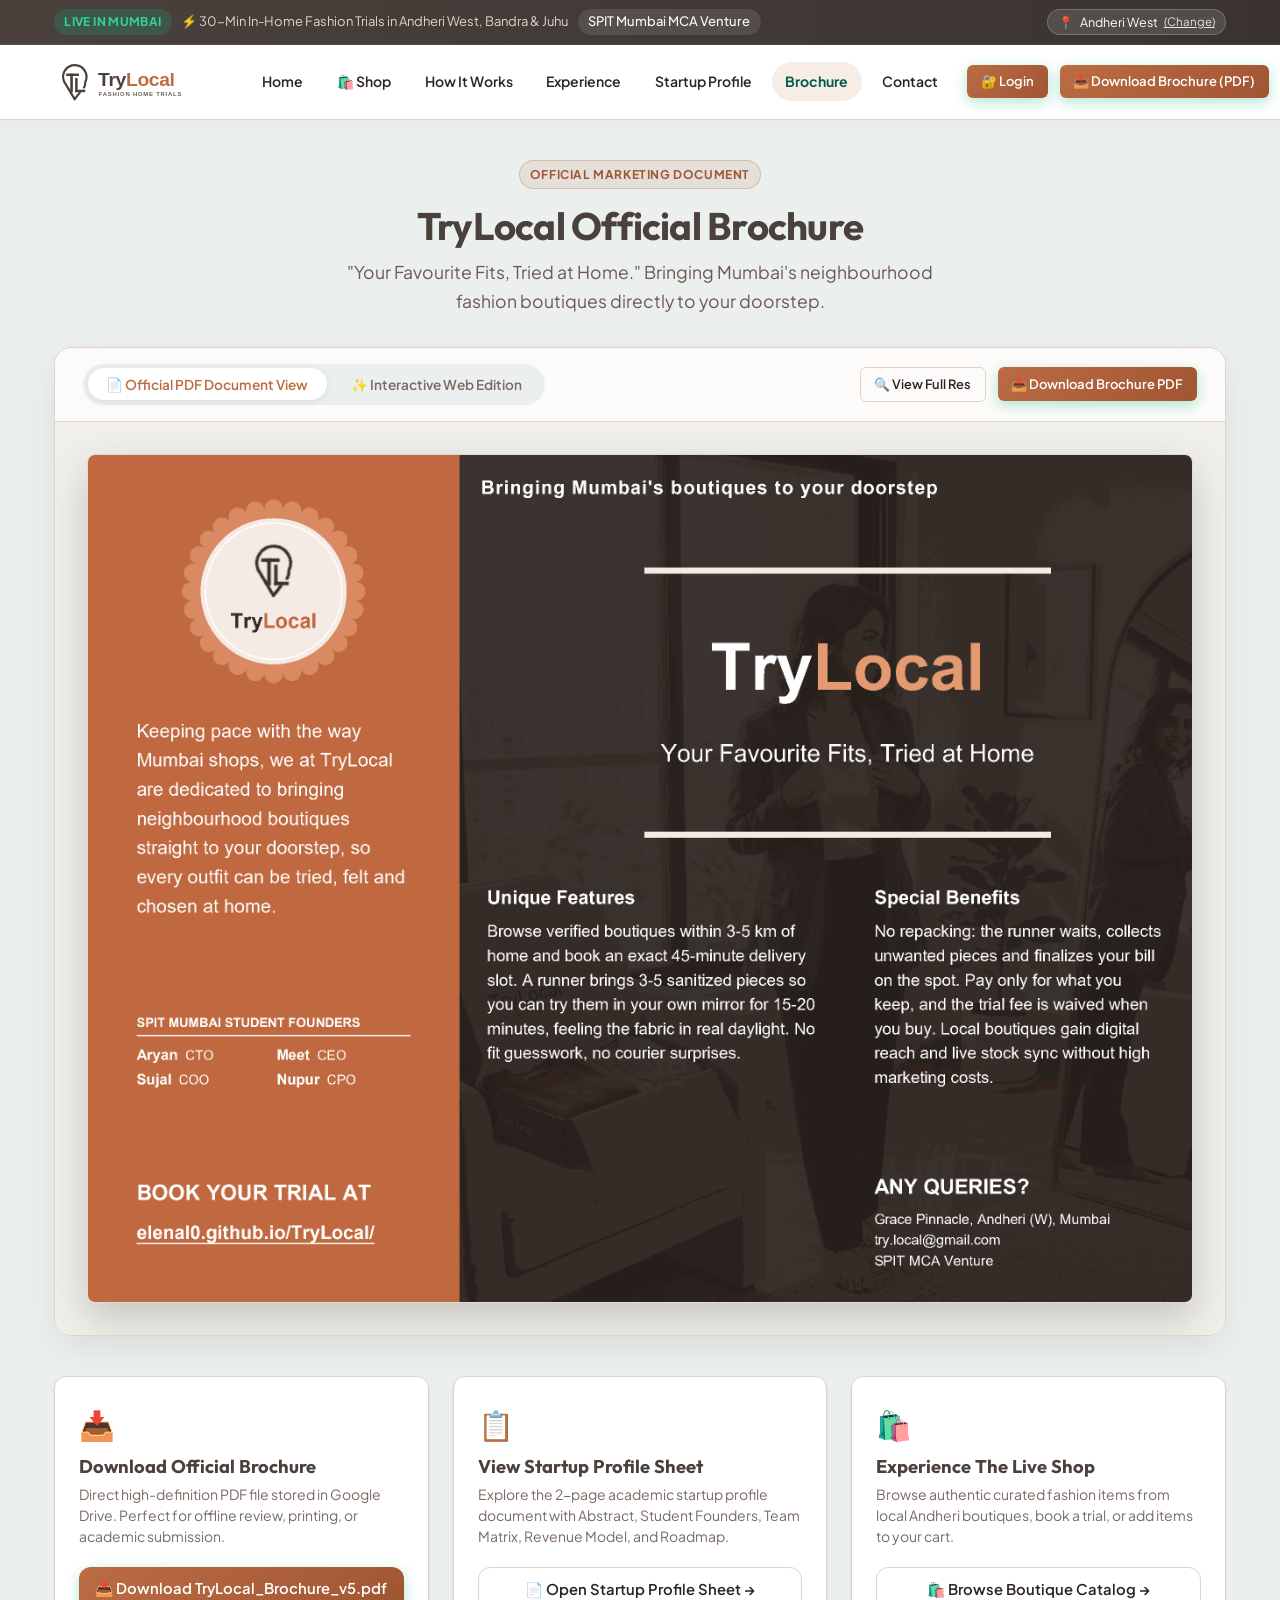
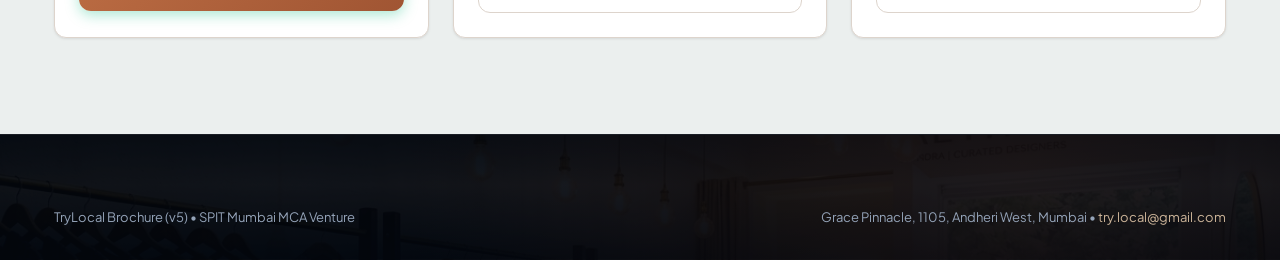
==== commit 021dfa77: "feat: faithfully render official Brochure v5 and 2-page Startup Profile PDF contents with high-res d" ====
--- a/brochure.html
+++ b/brochure.html
@@ -3,14 +3,298 @@
 <head>
   <meta charset="UTF-8">
   <meta name="viewport" content="width=device-width, initial-scale=1.0">
-  <title>TryLocal Brochure | Hyperlocal Fashion Home Trials — Mumbai</title>
-  <meta name="description" content="View and download the official TryLocal brochure. Hyperlocal fashion home-trial service from SPIT Mumbai.">
+  <title>Official Brochure | TryLocal — Hyperlocal Fashion Home Trials Mumbai</title>
+  <meta name="description" content="View and download the official TryLocal Brochure (v5). Bringing Mumbai's neighbourhood fashion boutiques straight to your doorstep for home trials.">
 
   <!-- Favicon -->
   <link rel="icon" type="image/svg+xml" href="assets/logo.svg">
 
   <!-- Stylesheets -->
   <link rel="stylesheet" href="css/style.css?v=3">
+  <style>
+    /* Specific brochure presentation styling */
+    .brochure-hero-wrapper {
+      background: #FFFFFF;
+      border-radius: var(--radius-lg);
+      border: 1px solid var(--border-light);
+      box-shadow: 0 12px 36px -8px rgba(74, 65, 60, 0.15);
+      overflow: hidden;
+      margin-bottom: 2.5rem;
+    }
+
+    .brochure-view-nav {
+      display: flex;
+      align-items: center;
+      justify-content: space-between;
+      flex-wrap: wrap;
+      gap: 1rem;
+      padding: 1rem 1.75rem;
+      background: #FDFBF9;
+      border-bottom: 1px solid var(--border-light);
+    }
+
+    .brochure-tab-group {
+      display: inline-flex;
+      background: #EBEFEE;
+      padding: 0.3rem;
+      border-radius: 9999px;
+      gap: 0.35rem;
+    }
+
+    .brochure-tab-btn {
+      padding: 0.45rem 1.15rem;
+      border-radius: 9999px;
+      font-size: 0.85rem;
+      font-weight: 600;
+      color: var(--text-muted);
+      cursor: pointer;
+      transition: all 0.2s ease;
+      display: inline-flex;
+      align-items: center;
+      gap: 0.4rem;
+    }
+
+    .brochure-tab-btn.active {
+      background: #FFFFFF;
+      color: #BB6C43;
+      box-shadow: 0 2px 8px rgba(0, 0, 0, 0.08);
+    }
+
+    /* Document visual frame */
+    .brochure-doc-frame {
+      padding: 2rem;
+      background: #F1EFEA;
+      display: flex;
+      justify-content: center;
+      align-items: center;
+    }
+
+    .brochure-doc-img-wrap {
+      max-width: 100%;
+      border-radius: 8px;
+      box-shadow: 0 16px 40px rgba(0, 0, 0, 0.18);
+      overflow: hidden;
+      border: 1px solid rgba(0, 0, 0, 0.08);
+      position: relative;
+    }
+
+    .brochure-doc-img-wrap img {
+      width: 100%;
+      height: auto;
+      display: block;
+    }
+
+    /* Interactive layout faithfully matching brochure_v5 */
+    .brochure-interactive-grid {
+      display: grid;
+      grid-template-columns: 36% 64%;
+      min-height: 560px;
+      font-family: -apple-system, BlinkMacSystemFont, "Segoe UI", Roboto, "Helvetica Neue", Arial, sans-serif;
+    }
+
+    /* Left Column: Terracotta / Burnt Orange */
+    .brochure-col-left {
+      background-color: #B85C38;
+      color: #FFFFFF;
+      padding: 2.5rem 2.25rem;
+      display: flex;
+      flex-direction: column;
+      justify-content: space-between;
+      position: relative;
+    }
+
+    .brochure-left-badge {
+      display: inline-flex;
+      align-items: center;
+      justify-content: center;
+      width: 120px;
+      height: 120px;
+      background: #FFFFFF;
+      border-radius: 50%;
+      box-shadow: 0 8px 24px rgba(0, 0, 0, 0.15);
+      margin-bottom: 2rem;
+      padding: 1rem;
+      border: 6px dashed #E07A5F;
+    }
+
+    .brochure-left-intro {
+      font-size: 1.05rem;
+      line-height: 1.6;
+      color: #FDF4EF;
+      margin-bottom: 2.25rem;
+      font-weight: 400;
+    }
+
+    .brochure-left-founders-title {
+      font-size: 0.8rem;
+      text-transform: uppercase;
+      letter-spacing: 1px;
+      font-weight: 700;
+      color: #FAD4C0;
+      margin-bottom: 0.75rem;
+      padding-bottom: 0.35rem;
+      border-bottom: 1px solid rgba(255, 255, 255, 0.3);
+    }
+
+    .brochure-left-founders-grid {
+      display: grid;
+      grid-template-columns: 1fr 1fr;
+      gap: 0.6rem 1rem;
+      font-size: 0.9rem;
+      margin-bottom: 2.25rem;
+    }
+
+    .brochure-founder-pill {
+      display: flex;
+      align-items: baseline;
+      gap: 0.4rem;
+    }
+
+    .brochure-founder-pill strong {
+      color: #FFFFFF;
+      font-weight: 700;
+    }
+
+    .brochure-founder-pill span {
+      font-size: 0.75rem;
+      color: #FAD4C0;
+    }
+
+    .brochure-left-cta-box {
+      margin-top: auto;
+      padding-top: 1.25rem;
+      border-top: 1px solid rgba(255, 255, 255, 0.2);
+    }
+
+    .brochure-left-cta-label {
+      font-size: 0.85rem;
+      text-transform: uppercase;
+      letter-spacing: 1px;
+      font-weight: 800;
+      color: #FFFFFF;
+      margin-bottom: 0.35rem;
+    }
+
+    .brochure-left-cta-link {
+      color: #FFFFFF;
+      text-decoration: underline;
+      font-size: 1rem;
+      font-weight: 600;
+      word-break: break-all;
+    }
+
+    /* Right Column: Dark overlay on mirror fitting photo */
+    .brochure-col-right {
+      background: linear-gradient(rgba(26, 22, 20, 0.88), rgba(26, 22, 20, 0.94)), url('assets/trylocal_fitting_mirror.jpg') center/cover no-repeat;
+      color: #FFFFFF;
+      padding: 2.75rem 2.5rem;
+      display: flex;
+      flex-direction: column;
+      justify-content: space-between;
+    }
+
+    .brochure-right-top-headline {
+      font-size: 1rem;
+      font-weight: 500;
+      letter-spacing: 0.5px;
+      color: #E2E8F0;
+      margin-bottom: 1.25rem;
+    }
+
+    .brochure-right-rule {
+      border: 0;
+      height: 2px;
+      background: #FFFFFF;
+      margin: 1.25rem 0;
+      opacity: 0.9;
+    }
+
+    .brochure-brand-block {
+      text-align: center;
+      padding: 1.25rem 0;
+    }
+
+    .brochure-brand-heading {
+      font-size: clamp(2.5rem, 4.5vw, 3.75rem);
+      font-weight: 800;
+      letter-spacing: -0.5px;
+      margin-bottom: 0.35rem;
+      line-height: 1.1;
+    }
+
+    .brochure-brand-heading .white-part {
+      color: #FFFFFF;
+    }
+
+    .brochure-brand-heading .salmon-part {
+      color: #E07A5F;
+    }
+
+    .brochure-brand-subtag {
+      font-size: 1.2rem;
+      color: #F1F5F9;
+      font-weight: 400;
+    }
+
+    .brochure-right-cols {
+      display: grid;
+      grid-template-columns: 1fr 1fr;
+      gap: 2rem;
+      margin: 1.75rem 0;
+    }
+
+    .brochure-feature-col h3 {
+      font-size: 1.15rem;
+      font-weight: 700;
+      color: #FFFFFF;
+      margin-bottom: 0.65rem;
+    }
+
+    .brochure-feature-col p {
+      font-size: 0.88rem;
+      line-height: 1.55;
+      color: #CBD5E1;
+      margin: 0;
+    }
+
+    .brochure-right-footer {
+      display: flex;
+      justify-content: flex-end;
+      text-align: right;
+      padding-top: 1.5rem;
+      border-top: 1px solid rgba(255, 255, 255, 0.15);
+    }
+
+    .brochure-queries-box h4 {
+      font-size: 0.95rem;
+      text-transform: uppercase;
+      letter-spacing: 1px;
+      font-weight: 800;
+      color: #FFFFFF;
+      margin-bottom: 0.35rem;
+    }
+
+    .brochure-queries-box p {
+      font-size: 0.82rem;
+      line-height: 1.5;
+      color: #94A3B8;
+      margin: 0;
+    }
+
+    @media (max-width: 900px) {
+      .brochure-interactive-grid {
+        grid-template-columns: 1fr;
+      }
+      .brochure-right-cols {
+        grid-template-columns: 1fr;
+        gap: 1.25rem;
+      }
+      .brochure-right-footer {
+        justify-content: flex-start;
+        text-align: left;
+      }
+    }
+  </style>
 </head>
 <body style="background:#EBEFEE;">
 
@@ -53,7 +337,7 @@
       <div class="nav-cta-group">
         <div id="header-auth-area"></div>
         <a href="https://drive.google.com/file/d/1tiEL-J-son1cc5vpVGJLhC-bT5qe0DDw/view" target="_blank" class="btn btn-sm btn-primary action-download-brochure" id="btn-header-brochure-download">
-          <span>📥 Download Brochure</span>
+          <span>📥 Download Brochure (PDF)</span>
         </a>
         <button class="mobile-toggle" aria-label="Toggle navigation menu" id="mobile-toggle-btn">
           <span></span>
@@ -64,188 +348,211 @@
     </div>
   </header>
 
-  <!-- Brochure Viewer Layout -->
+  <!-- Brochure Showcase Page -->
   <main style="padding-top:2.5rem; padding-bottom:4rem;">
     <div class="container">
 
-      <!-- Page heading -->
+      <!-- Page Header -->
       <div class="section-header" style="margin-bottom:2rem; text-align:center;">
-        <span class="badge badge-amber section-tag">Marketing Showcase</span>
-        <h1 class="section-title" style="font-size:clamp(1.6rem,4vw,2.25rem);">TryLocal Official Brochure</h1>
-        <p class="section-subtitle" style="max-width:540px; margin:0 auto; color:#6B5A52;">
-          Our 2-page visual presentation for customers and partner boutiques across Mumbai.
+        <span class="badge badge-amber section-tag">Official Marketing Document</span>
+        <h1 class="section-title" style="font-size:clamp(1.75rem,4vw,2.4rem); margin-bottom:0.5rem;">TryLocal Official Brochure</h1>
+        <p class="section-subtitle" style="max-width:600px; margin:0 auto; color:#6B5A52;">
+          "Your Favourite Fits, Tried at Home." Bringing Mumbai's neighbourhood fashion boutiques directly to your doorstep.
         </p>
       </div>
 
-      <!-- Brochure + Sidebar layout -->
-      <div class="brochure-viewer-layout" id="brochure-viewer-layout">
-
-        <!-- ===== BROCHURE SPREAD ===== -->
-        <div class="brochure-spread-wrapper" id="brochure-spread-container">
-
-          <!-- PAGE 1 -->
-          <div class="brochure-page-card" id="brochure-page-1">
-            <div class="brochure-p1-header">
-              <span class="brochure-badge">HYPERLOCAL FASHION LOGISTICS</span>
-              <h2 class="brochure-p1-title">Try<span>Local</span></h2>
-              <div class="brochure-p1-tagline">"Your Favourite Fits, Tried at Home."</div>
-              <p style="font-size:0.8rem; color:#EBEFEE; margin-top:0.75rem; line-height:1.5;">
-                Bringing Mumbai's neighborhood clothing boutiques directly to your doorstep for scheduled home fitting trials.
+      <!-- Main Brochure Showcase Container -->
+      <div class="brochure-hero-wrapper">
+        
+        <!-- View Toolbar & Tabs -->
+        <div class="brochure-view-nav">
+          <div class="brochure-tab-group" role="tablist">
+            <button class="brochure-tab-btn active" id="tab-btn-doc" onclick="switchBrochureTab('doc')" role="tab" aria-selected="true">
+              <span>📄 Official PDF Document View</span>
+            </button>
+            <button class="brochure-tab-btn" id="tab-btn-interactive" onclick="switchBrochureTab('interactive')" role="tab" aria-selected="false">
+              <span>✨ Interactive Web Edition</span>
+            </button>
+          </div>
+
+          <div style="display:flex; align-items:center; gap:0.75rem; flex-wrap:wrap;">
+            <a href="assets/brochure_v5_page1.png" target="_blank" class="btn btn-sm btn-outline" style="font-size:0.8rem;">
+              <span>🔍 View Full Res</span>
+            </a>
+            <a href="https://drive.google.com/file/d/1tiEL-J-son1cc5vpVGJLhC-bT5qe0DDw/view" target="_blank" class="btn btn-sm btn-primary action-download-brochure">
+              <span>📥 Download Brochure PDF</span>
+            </a>
+          </div>
+        </div>
+
+        <!-- 1. Authentic PDF Document View (Default) -->
+        <div id="brochure-view-doc" class="brochure-doc-frame">
+          <div class="brochure-doc-img-wrap">
+            <img src="assets/brochure_v5_page1.png" alt="Official TryLocal Brochure v5" id="brochure-v5-preview-img">
+          </div>
+        </div>
+
+        <!-- 2. Responsive Interactive HTML Edition -->
+        <div id="brochure-view-interactive" class="brochure-interactive-grid" style="display:none;">
+          
+          <!-- Left Column (Terracotta) -->
+          <div class="brochure-col-left">
+            <div>
+              <div class="brochure-left-badge">
+                <img src="assets/logo.svg" alt="TryLocal" style="max-width:85px; max-height:85px;">
+              </div>
+              <p class="brochure-left-intro">
+                Keeping pace with the way Mumbai shops, we at TryLocal are dedicated to bringing neighbourhood boutiques straight to your doorstep, so every outfit can be tried, felt and chosen at home.
               </p>
             </div>
 
-            <!-- Hero image for page 1 -->
-            <div style="border-radius:12px; overflow:hidden; margin:1rem 0; max-height:170px;">
-              <img src="assets/trylocal_fitting_mirror.jpg" alt="In-Home Fitting" style="width:100%; height:170px; object-fit:cover;">
-            </div>
-
-            <div class="brochure-p1-body">
-              <div class="brochure-feature-box">
-                <div class="brochure-feat-icon">📍</div>
-                <div class="brochure-feat-content">
-                  <h4>1. Hyperlocal Store Discovery</h4>
-                  <p>Browse verified boutiques within 3–5 km in Mumbai. Zero wait for cross-country shipping.</p>
+            <div>
+              <div class="brochure-left-founders-title">SPIT Mumbai Student Founders</div>
+              <div class="brochure-left-founders-grid">
+                <div class="brochure-founder-pill">
+                  <strong>Aryan</strong> <span>CTO</span>
                 </div>
-              </div>
-
-              <div class="brochure-feature-box">
-                <div class="brochure-feat-icon">🪞</div>
-                <div class="brochure-feat-content">
-                  <h4>2. Zero-Fit Uncertainty</h4>
-                  <p>Try on clothes in the privacy of your bedroom. Feel the fabric and see real daylight colors.</p>
+                <div class="brochure-founder-pill">
+                  <strong>Meet</strong> <span>CEO</span>
                 </div>
-              </div>
-
-              <div class="brochure-feature-box">
-                <div class="brochure-feat-icon">⏱️</div>
-                <div class="brochure-feat-content">
-                  <h4>3. 45-Minute Scheduled Slot</h4>
-                  <p>Book an exact delivery window when you're relaxed at home — no courier surprises.</p>
+                <div class="brochure-founder-pill">
+                  <strong>Sujal</strong> <span>COO</span>
                 </div>
-              </div>
-
-              <div style="background:#FAF8F5; border:1px dashed #BB6C43; border-radius:var(--radius-sm); padding:1rem; margin-top:auto; font-size:0.8rem; color:#4A413C;">
-                <strong style="color:#BB6C43;">Did You Know?</strong> 60% of online fashion returns happen because of fitting doubts. TryLocal eliminates the guesswork!
-              </div>
-            </div>
-
-            <div class="brochure-page-footer">
-              <span>TryLocal Brochure • Page 1 of 2</span>
-              <span>Grace Pinnacle, Andheri West, Mumbai</span>
+                <div class="brochure-founder-pill">
+                  <strong>Nupur</strong> <span>CPO</span>
+                </div>
+              </div>
+
+              <div class="brochure-left-cta-box">
+                <div class="brochure-left-cta-label">Book Your Trial At</div>
+                <a href="shop.html" class="brochure-left-cta-link">elenal0.github.io/TryLocal/</a>
+              </div>
             </div>
           </div>
 
-          <!-- PAGE 2 -->
-          <div class="brochure-page-card" id="brochure-page-2">
-            <div class="brochure-p2-header">
-              <span class="brochure-badge">HOW IT WORKS</span>
-              <h3>Simple 4-Phase Cycle</h3>
-              <p style="font-size:0.8rem; color:#CCB499;">
-                Discover → Select → Try at Home → Keep What Fits
-              </p>
+          <!-- Right Column (Dark overlay with trial mirror photo) -->
+          <div class="brochure-col-right">
+            <div>
+              <div class="brochure-right-top-headline">
+                Bringing Mumbai's boutiques to your doorstep
+              </div>
+              
+              <hr class="brochure-right-rule">
+
+              <div class="brochure-brand-block">
+                <h2 class="brochure-brand-heading">
+                  <span class="white-part">Try</span><span class="salmon-part">Local</span>
+                </h2>
+                <div class="brochure-brand-subtag">Your Favourite Fits, Tried at Home</div>
+              </div>
+
+              <hr class="brochure-right-rule">
+
+              <div class="brochure-right-cols">
+                <div class="brochure-feature-col">
+                  <h3>Unique Features</h3>
+                  <p>
+                    Browse verified boutiques within 3-5 km of home and book an exact 45-minute delivery slot. A runner brings 3-5 sanitized pieces so you can try them in your own mirror for 15-20 minutes, feeling the fabric in real daylight. No fit guesswork, no courier surprises.
+                  </p>
+                </div>
+
+                <div class="brochure-feature-col">
+                  <h3>Special Benefits</h3>
+                  <p>
+                    No repacking: the runner waits, collects unwanted pieces and finalizes your bill on the spot. Pay only for what you keep, and the trial fee is waived when you buy. Local boutiques gain digital reach and live stock sync without high marketing costs.
+                  </p>
+                </div>
+              </div>
             </div>
 
-            <!-- Hero image for page 2 -->
-            <div style="border-radius:12px; overflow:hidden; margin:1rem 0; max-height:150px;">
-              <img src="assets/trylocal_doorstep_handover.jpg" alt="Doorstep Delivery" style="width:100%; height:150px; object-fit:cover;">
-            </div>
-
-            <div class="brochure-steps-list">
-              <div class="brochure-feature-box" style="margin-bottom:0.75rem;">
-                <div class="brochure-feat-icon">⚡</div>
-                <div class="brochure-feat-content">
-                  <h4>4. Instant Spot Returns</h4>
-                  <p>No repacking. The runner waits, collects unwanted pieces immediately, and finalizes your bill on the spot.</p>
-                </div>
-              </div>
-
-              <div class="brochure-feature-box" style="margin-bottom:0.75rem;">
-                <div class="brochure-feat-icon">🏪</div>
-                <div class="brochure-feat-content">
-                  <h4>5. Local Boutique Partnership</h4>
-                  <p>Neighborhood store owners gain digital reach and live stock sync — no high marketing costs.</p>
-                </div>
-              </div>
-
-              <div style="font-weight:700; font-size:0.85rem; color:#4A413C; margin-top:0.5rem;">
-                Quick-Flow in 4 Steps:
-              </div>
-              <div class="brochure-mini-step"><span class="brochure-step-num">A</span><span>Select 3–5 items on the TryLocal app from nearby stores.</span></div>
-              <div class="brochure-mini-step"><span class="brochure-step-num">B</span><span>Runner delivers sanitized garment bag at your chosen time.</span></div>
-              <div class="brochure-mini-step"><span class="brochure-step-num">C</span><span>15–20 minutes in your mirror — decide what to keep.</span></div>
-              <div class="brochure-mini-step"><span class="brochure-step-num">D</span><span>Pay only for kept items; trial fee waived when you buy!</span></div>
-            </div>
-
-            <div class="brochure-contact-banner" style="padding:0.75rem 0.9rem;">
-              <div style="font-weight:700; color:#34D399; font-size:0.82rem; margin-bottom:0.5rem; text-align:center;">SPIT Mumbai Student Founders:</div>
-              <div style="display:grid; grid-template-columns:repeat(4, 1fr); gap:0.4rem; text-align:center; margin-bottom:0.5rem;">
-                <div style="display:flex; flex-direction:column; align-items:center;">
-                  <img src="assets/photo-aryan.jpg" alt="Aryan Dandekar" style="width:38px; height:38px; border-radius:50%; object-fit:cover; border:2px solid #38BDF8; margin-bottom:0.2rem;">
-                  <span style="font-size:0.72rem; font-weight:700; color:#F8FAFC;">Aryan</span>
-                  <span style="font-size:0.6rem; color:#94A3B8;">CTO</span>
-                </div>
-                <div style="display:flex; flex-direction:column; align-items:center;">
-                  <img src="assets/photo-meet.jpg" alt="Meet Gangwal" style="width:38px; height:38px; border-radius:50%; object-fit:cover; border:2px solid #34D399; margin-bottom:0.2rem;">
-                  <span style="font-size:0.72rem; font-weight:700; color:#F8FAFC;">Meet</span>
-                  <span style="font-size:0.6rem; color:#94A3B8;">CEO</span>
-                </div>
-                <div style="display:flex; flex-direction:column; align-items:center;">
-                  <img src="assets/photo-sujal.jpg" alt="Sujal Meshram" style="width:38px; height:38px; border-radius:50%; object-fit:cover; border:2px solid #38BDF8; margin-bottom:0.2rem;">
-                  <span style="font-size:0.72rem; font-weight:700; color:#F8FAFC;">Sujal</span>
-                  <span style="font-size:0.6rem; color:#94A3B8;">COO</span>
-                </div>
-                <div style="display:flex; flex-direction:column; align-items:center;">
-                  <img src="assets/photo-nupur.jpg" alt="Nupur Thakur" style="width:38px; height:38px; border-radius:50%; object-fit:cover; border:2px solid #FBBF24; margin-bottom:0.2rem;">
-                  <span style="font-size:0.72rem; font-weight:700; color:#F8FAFC;">Nupur</span>
-                  <span style="font-size:0.6rem; color:#94A3B8;">CPO</span>
-                </div>
-              </div>
-              <div style="font-size:0.68rem; color:#94A3B8; text-align:center;">
-                📍 Grace Pinnacle, Andheri (W), Mumbai | ✉ <a href="mailto:try.local@gmail.com" style="color:#38BDF8;">try.local@gmail.com</a> | 🌐 elenal0.github.io/TryLocal/
-              </div>
-            </div>
-
-            <div class="brochure-page-footer">
-              <span>TryLocal Brochure • Page 2 of 2</span>
-              <span>SPIT MCA Venture</span>
+            <div class="brochure-right-footer">
+              <div class="brochure-queries-box">
+                <h4>ANY QUERIES?</h4>
+                <p>Grace Pinnacle, Andheri (W), Mumbai</p>
+                <p><a href="mailto:try.local@gmail.com" style="color:#38BDF8;">try.local@gmail.com</a></p>
+                <p style="color:#E07A5F; font-weight:600; margin-top:0.25rem;">SPIT MCA Venture</p>
+              </div>
             </div>
           </div>
 
+        </div><!-- /brochure-interactive-grid -->
+
+      </div><!-- /brochure-hero-wrapper -->
+
+      <!-- Action Cards Below Brochure -->
+      <div style="display:grid; grid-template-columns:repeat(auto-fit, minmax(280px, 1fr)); gap:1.5rem; margin-top:2rem;">
+        
+        <div style="background:#FFFFFF; border:1px solid var(--border-light); border-radius:var(--radius-md); padding:1.5rem; box-shadow:var(--shadow-sm);">
+          <div style="font-size:1.8rem; margin-bottom:0.5rem;">📥</div>
+          <h3 style="font-size:1.15rem; color:var(--color-primary); margin-bottom:0.35rem;">Download Official Brochure</h3>
+          <p style="font-size:0.875rem; color:var(--text-muted); line-height:1.5; margin-bottom:1.25rem;">
+            Direct high-definition PDF file stored in Google Drive. Perfect for offline review, printing, or academic submission.
+          </p>
+          <a href="https://drive.google.com/file/d/1tiEL-J-son1cc5vpVGJLhC-bT5qe0DDw/view" target="_blank" class="btn btn-primary action-download-brochure" style="width:100%;">
+            <span>📥 Download TryLocal_Brochure_v5.pdf</span>
+          </a>
         </div>
 
-        <!-- ===== SIDEBAR ACTIONS ===== -->
-        <aside class="brochure-sidebar" id="brochure-sidebar">
-          <div class="brochure-sidebar-inner">
-            <div class="brochure-sidebar-logo">
-              <img src="assets/logo.svg" alt="TryLocal" height="36">
-            </div>
-            <div class="brochure-sidebar-title">TryLocal<br>Brochure</div>
-            <div class="brochure-sidebar-subtitle">2-Page Edition · Oct 2026</div>
-            <div class="brochure-sidebar-divider"></div>
-            <a href="https://drive.google.com/file/d/1tiEL-J-son1cc5vpVGJLhC-bT5qe0DDw/view" target="_blank" class="btn btn-primary brochure-sidebar-dl action-download-brochure" id="brochure-sidebar-download-btn">
-              <span>📥 Download Brochure (PDF)</span>
-            </a>
-            <div class="brochure-sidebar-divider"></div>
-            <div class="brochure-sidebar-meta">
-              <div>📍 Andheri (W), Mumbai</div>
-              <div>✉ <a href="mailto:try.local@gmail.com">try.local@gmail.com</a></div>
-            </div>
-          </div>
-        </aside>
-
-      </div><!-- /brochure-viewer-layout -->
-    </div><!-- /container -->
+        <div style="background:#FFFFFF; border:1px solid var(--border-light); border-radius:var(--radius-md); padding:1.5rem; box-shadow:var(--shadow-sm);">
+          <div style="font-size:1.8rem; margin-bottom:0.5rem;">📋</div>
+          <h3 style="font-size:1.15rem; color:var(--color-primary); margin-bottom:0.35rem;">View Startup Profile Sheet</h3>
+          <p style="font-size:0.875rem; color:var(--text-muted); line-height:1.5; margin-bottom:1.25rem;">
+            Explore the 2-page academic startup profile document with Abstract, Student Founders, Team Matrix, Revenue Model, and Roadmap.
+          </p>
+          <a href="profile.html" class="btn btn-outline" style="width:100%;">
+            <span>📄 Open Startup Profile Sheet →</span>
+          </a>
+        </div>
+
+        <div style="background:#FFFFFF; border:1px solid var(--border-light); border-radius:var(--radius-md); padding:1.5rem; box-shadow:var(--shadow-sm);">
+          <div style="font-size:1.8rem; margin-bottom:0.5rem;">🛍️</div>
+          <h3 style="font-size:1.15rem; color:var(--color-primary); margin-bottom:0.35rem;">Experience The Live Shop</h3>
+          <p style="font-size:0.875rem; color:var(--text-muted); line-height:1.5; margin-bottom:1.25rem;">
+            Browse authentic curated fashion items from local Andheri boutiques, book a trial, or add items to your cart.
+          </p>
+          <a href="shop.html" class="btn btn-outline" style="width:100%;">
+            <span>🛍️ Browse Boutique Catalog →</span>
+          </a>
+        </div>
+
+      </div>
+
+    </div>
   </main>
 
   <!-- Footer -->
   <footer class="site-footer" style="margin-top:2rem;">
     <div class="container footer-bottom" style="border:none; padding-top:0;">
-      <div>TryLocal Brochure • SPIT Mumbai MCA Venture</div>
-      <div>Grace Pinnacle, 1105, Andheri West, Mumbai</div>
+      <div>TryLocal Brochure (v5) • SPIT Mumbai MCA Venture</div>
+      <div>Grace Pinnacle, 1105, Andheri West, Mumbai • <a href="mailto:try.local@gmail.com" style="color:var(--color-sand);">try.local@gmail.com</a></div>
     </div>
   </footer>
 
   <script src="js/auth.js"></script>
   <script src="js/main.js"></script>
+  <script>
+    function switchBrochureTab(mode) {
+      const docView = document.getElementById('brochure-view-doc');
+      const interactiveView = document.getElementById('brochure-view-interactive');
+      const btnDoc = document.getElementById('tab-btn-doc');
+      const btnInteractive = document.getElementById('tab-btn-interactive');
+
+      if (mode === 'doc') {
+        docView.style.display = 'flex';
+        interactiveView.style.display = 'none';
+        btnDoc.classList.add('active');
+        btnDoc.setAttribute('aria-selected', 'true');
+        btnInteractive.classList.remove('active');
+        btnInteractive.setAttribute('aria-selected', 'false');
+      } else {
+        docView.style.display = 'none';
+        interactiveView.style.display = 'grid';
+        btnInteractive.classList.add('active');
+        btnInteractive.setAttribute('aria-selected', 'true');
+        btnDoc.classList.remove('active');
+        btnDoc.setAttribute('aria-selected', 'false');
+      }
+    }
+  </script>
 </body>
 </html>
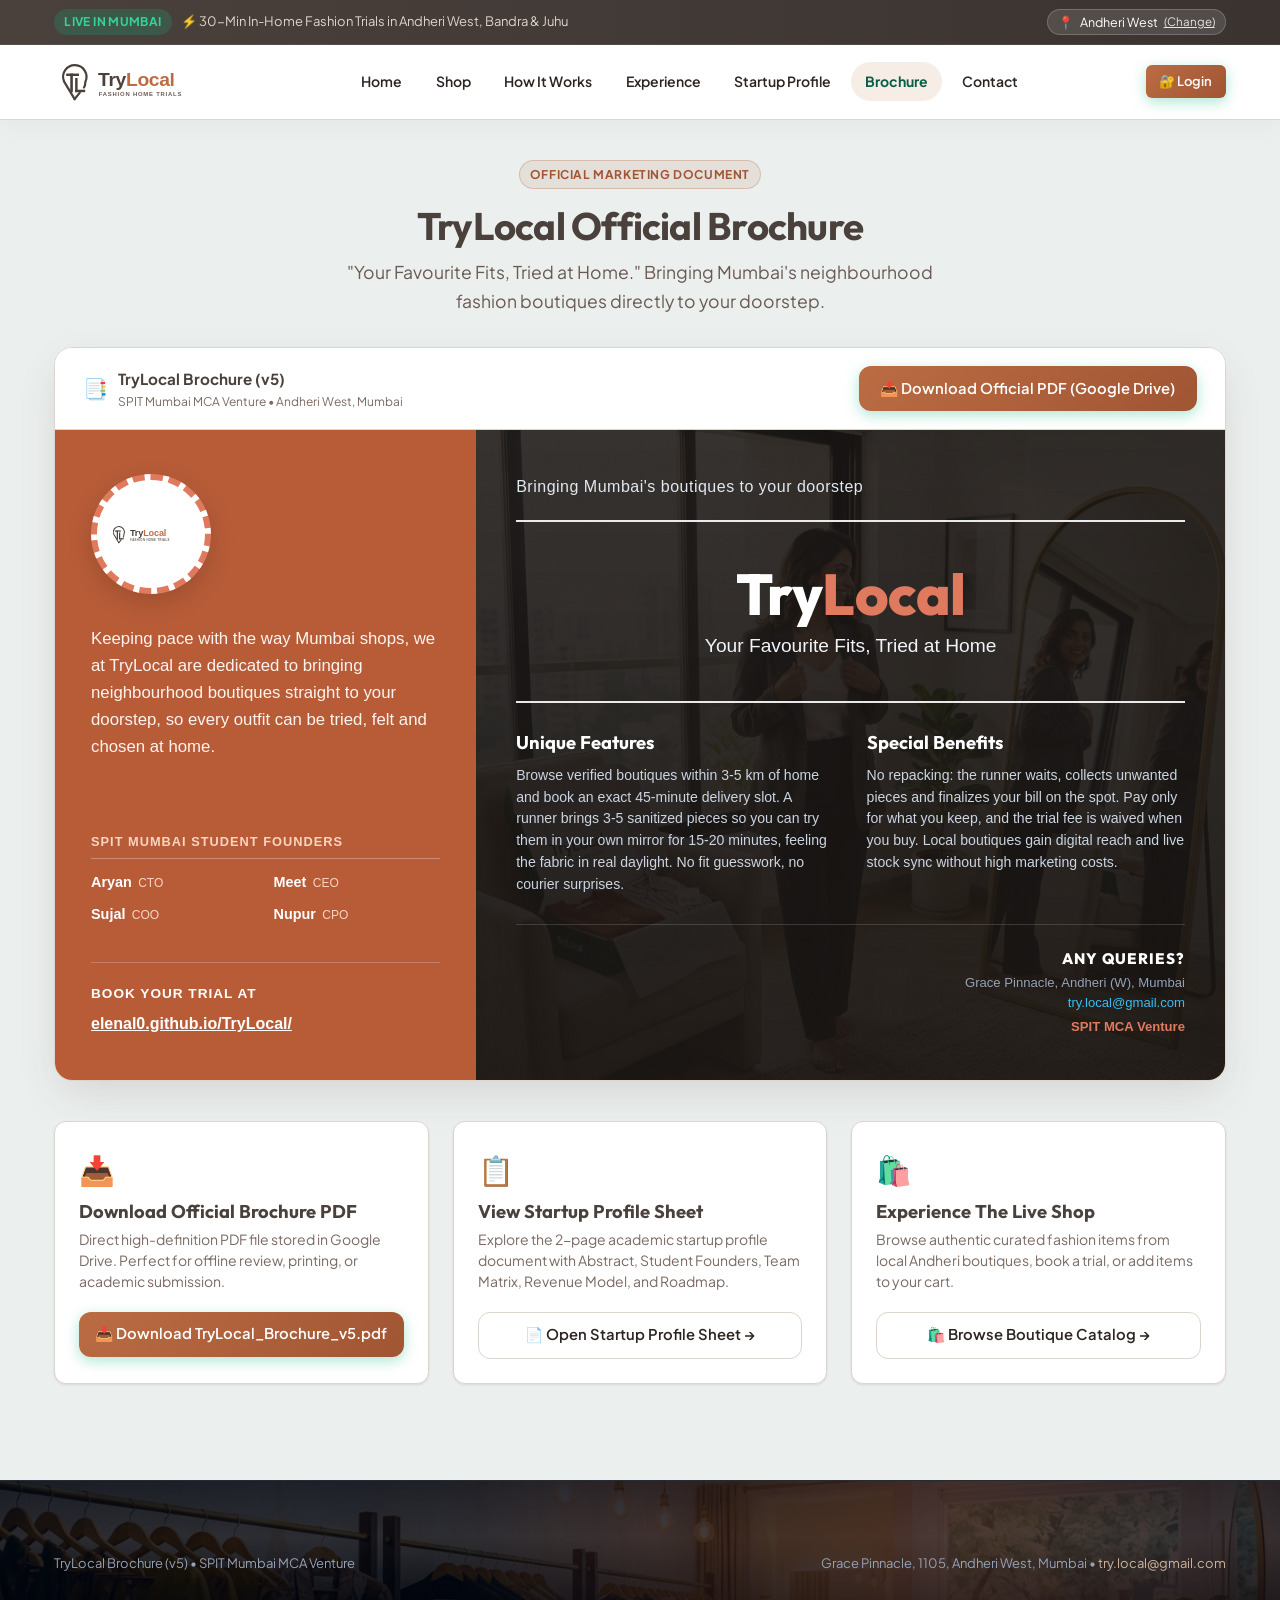
==== commit 5de6aad0: "feat: standardize header navigation, display direct interactive brochure & profile views with drive " ====
--- a/brochure.html
+++ b/brochure.html
@@ -4,7 +4,7 @@
   <meta charset="UTF-8">
   <meta name="viewport" content="width=device-width, initial-scale=1.0">
   <title>Official Brochure | TryLocal — Hyperlocal Fashion Home Trials Mumbai</title>
-  <meta name="description" content="View and download the official TryLocal Brochure (v5). Bringing Mumbai's neighbourhood fashion boutiques straight to your doorstep for home trials.">
+  <meta name="description" content="Official TryLocal Brochure (v5). Bringing Mumbai's neighbourhood fashion boutiques straight to your doorstep for home trials.">
 
   <!-- Favicon -->
   <link rel="icon" type="image/svg+xml" href="assets/logo.svg">
@@ -17,71 +17,20 @@
       background: #FFFFFF;
       border-radius: var(--radius-lg);
       border: 1px solid var(--border-light);
-      box-shadow: 0 12px 36px -8px rgba(74, 65, 60, 0.15);
+      box-shadow: 0 16px 44px -8px rgba(74, 65, 60, 0.16);
       overflow: hidden;
       margin-bottom: 2.5rem;
     }
 
-    .brochure-view-nav {
+    .brochure-action-banner {
       display: flex;
       align-items: center;
       justify-content: space-between;
       flex-wrap: wrap;
       gap: 1rem;
-      padding: 1rem 1.75rem;
-      background: #FDFBF9;
+      padding: 1.15rem 1.75rem;
+      background: #FFFFFF;
       border-bottom: 1px solid var(--border-light);
-    }
-
-    .brochure-tab-group {
-      display: inline-flex;
-      background: #EBEFEE;
-      padding: 0.3rem;
-      border-radius: 9999px;
-      gap: 0.35rem;
-    }
-
-    .brochure-tab-btn {
-      padding: 0.45rem 1.15rem;
-      border-radius: 9999px;
-      font-size: 0.85rem;
-      font-weight: 600;
-      color: var(--text-muted);
-      cursor: pointer;
-      transition: all 0.2s ease;
-      display: inline-flex;
-      align-items: center;
-      gap: 0.4rem;
-    }
-
-    .brochure-tab-btn.active {
-      background: #FFFFFF;
-      color: #BB6C43;
-      box-shadow: 0 2px 8px rgba(0, 0, 0, 0.08);
-    }
-
-    /* Document visual frame */
-    .brochure-doc-frame {
-      padding: 2rem;
-      background: #F1EFEA;
-      display: flex;
-      justify-content: center;
-      align-items: center;
-    }
-
-    .brochure-doc-img-wrap {
-      max-width: 100%;
-      border-radius: 8px;
-      box-shadow: 0 16px 40px rgba(0, 0, 0, 0.18);
-      overflow: hidden;
-      border: 1px solid rgba(0, 0, 0, 0.08);
-      position: relative;
-    }
-
-    .brochure-doc-img-wrap img {
-      width: 100%;
-      height: auto;
-      display: block;
     }
 
     /* Interactive layout faithfully matching brochure_v5 */
@@ -96,7 +45,7 @@
     .brochure-col-left {
       background-color: #B85C38;
       color: #FFFFFF;
-      padding: 2.5rem 2.25rem;
+      padding: 2.75rem 2.25rem;
       display: flex;
       flex-direction: column;
       justify-content: space-between;
@@ -304,7 +253,6 @@
       <div style="display:flex; align-items:center; gap:0.6rem; flex-wrap:wrap;">
         <span class="top-bar-badge">Live in Mumbai</span>
         <span>⚡ 30-Min In-Home Fashion Trials in Andheri West, Bandra &amp; Juhu</span>
-        <span class="top-bar-lead-pill">SPIT Mumbai MCA Venture</span>
       </div>
       <div class="top-bar-meta">
         <button class="top-bar-loc-btn location-picker-btn" id="topbar-location-btn" style="background:rgba(255,255,255,0.12); border:1px solid rgba(255,255,255,0.2); color:#FFFFFF; font-family:inherit; font-size:0.78rem; cursor:pointer; display:inline-flex; align-items:center; gap:0.35rem; padding:0.25rem 0.65rem; border-radius:9999px; transition:all 0.2s;" title="Click to choose delivery location & store in Mumbai">
@@ -315,17 +263,17 @@
     </div>
   </div>
 
-  <!-- Header -->
+  <!-- Header (Consistent Across All Pages) -->
   <header class="site-header">
     <div class="container navbar">
-      <a href="index.html" class="brand-link">
+      <a href="index.html" class="brand-link" id="brand-logo-link">
         <img src="assets/logo.svg" alt="TryLocal Logo" height="44">
       </a>
 
       <nav>
         <ul class="nav-menu" id="primary-nav">
           <li><a href="index.html" class="nav-link" id="nav-home">Home</a></li>
-          <li><a href="shop.html" class="nav-link" id="nav-shop">🛍️ Shop</a></li>
+          <li><a href="shop.html" class="nav-link" id="nav-shop">Shop</a></li>
           <li><a href="index.html#how-it-works" class="nav-link" id="nav-workflow">How It Works</a></li>
           <li><a href="index.html#experience" class="nav-link" id="nav-experience">Experience</a></li>
           <li><a href="profile.html" class="nav-link" id="nav-profile">Startup Profile</a></li>
@@ -336,9 +284,6 @@
 
       <div class="nav-cta-group">
         <div id="header-auth-area"></div>
-        <a href="https://drive.google.com/file/d/1tiEL-J-son1cc5vpVGJLhC-bT5qe0DDw/view" target="_blank" class="btn btn-sm btn-primary action-download-brochure" id="btn-header-brochure-download">
-          <span>📥 Download Brochure (PDF)</span>
-        </a>
         <button class="mobile-toggle" aria-label="Toggle navigation menu" id="mobile-toggle-btn">
           <span></span>
           <span></span>
@@ -364,36 +309,23 @@
       <!-- Main Brochure Showcase Container -->
       <div class="brochure-hero-wrapper">
         
-        <!-- View Toolbar & Tabs -->
-        <div class="brochure-view-nav">
-          <div class="brochure-tab-group" role="tablist">
-            <button class="brochure-tab-btn active" id="tab-btn-doc" onclick="switchBrochureTab('doc')" role="tab" aria-selected="true">
-              <span>📄 Official PDF Document View</span>
-            </button>
-            <button class="brochure-tab-btn" id="tab-btn-interactive" onclick="switchBrochureTab('interactive')" role="tab" aria-selected="false">
-              <span>✨ Interactive Web Edition</span>
-            </button>
+        <!-- Action Banner -->
+        <div class="brochure-action-banner">
+          <div style="display:flex; align-items:center; gap:0.6rem;">
+            <span style="font-size:1.25rem;">📑</span>
+            <div>
+              <strong style="color:var(--color-primary); font-size:0.95rem;">TryLocal Brochure (v5)</strong>
+              <div style="font-size:0.75rem; color:var(--text-muted);">SPIT Mumbai MCA Venture • Andheri West, Mumbai</div>
+            </div>
           </div>
 
-          <div style="display:flex; align-items:center; gap:0.75rem; flex-wrap:wrap;">
-            <a href="assets/brochure_v5_page1.png" target="_blank" class="btn btn-sm btn-outline" style="font-size:0.8rem;">
-              <span>🔍 View Full Res</span>
-            </a>
-            <a href="https://drive.google.com/file/d/1tiEL-J-son1cc5vpVGJLhC-bT5qe0DDw/view" target="_blank" class="btn btn-sm btn-primary action-download-brochure">
-              <span>📥 Download Brochure PDF</span>
-            </a>
-          </div>
+          <a href="https://drive.google.com/file/d/1tiEL-J-son1cc5vpVGJLhC-bT5qe0DDw/view" target="_blank" class="btn btn-primary action-download-brochure">
+            <span>📥 Download Official PDF (Google Drive)</span>
+          </a>
         </div>
 
-        <!-- 1. Authentic PDF Document View (Default) -->
-        <div id="brochure-view-doc" class="brochure-doc-frame">
-          <div class="brochure-doc-img-wrap">
-            <img src="assets/brochure_v5_page1.png" alt="Official TryLocal Brochure v5" id="brochure-v5-preview-img">
-          </div>
-        </div>
-
-        <!-- 2. Responsive Interactive HTML Edition -->
-        <div id="brochure-view-interactive" class="brochure-interactive-grid" style="display:none;">
+        <!-- Interactive Layout Directly Visible -->
+        <div class="brochure-interactive-grid" id="brochure-main-interactive">
           
           <!-- Left Column (Terracotta) -->
           <div class="brochure-col-left">
@@ -484,7 +416,7 @@
         
         <div style="background:#FFFFFF; border:1px solid var(--border-light); border-radius:var(--radius-md); padding:1.5rem; box-shadow:var(--shadow-sm);">
           <div style="font-size:1.8rem; margin-bottom:0.5rem;">📥</div>
-          <h3 style="font-size:1.15rem; color:var(--color-primary); margin-bottom:0.35rem;">Download Official Brochure</h3>
+          <h3 style="font-size:1.15rem; color:var(--color-primary); margin-bottom:0.35rem;">Download Official Brochure PDF</h3>
           <p style="font-size:0.875rem; color:var(--text-muted); line-height:1.5; margin-bottom:1.25rem;">
             Direct high-definition PDF file stored in Google Drive. Perfect for offline review, printing, or academic submission.
           </p>
@@ -530,29 +462,5 @@
 
   <script src="js/auth.js"></script>
   <script src="js/main.js"></script>
-  <script>
-    function switchBrochureTab(mode) {
-      const docView = document.getElementById('brochure-view-doc');
-      const interactiveView = document.getElementById('brochure-view-interactive');
-      const btnDoc = document.getElementById('tab-btn-doc');
-      const btnInteractive = document.getElementById('tab-btn-interactive');
-
-      if (mode === 'doc') {
-        docView.style.display = 'flex';
-        interactiveView.style.display = 'none';
-        btnDoc.classList.add('active');
-        btnDoc.setAttribute('aria-selected', 'true');
-        btnInteractive.classList.remove('active');
-        btnInteractive.setAttribute('aria-selected', 'false');
-      } else {
-        docView.style.display = 'none';
-        interactiveView.style.display = 'grid';
-        btnInteractive.classList.add('active');
-        btnInteractive.setAttribute('aria-selected', 'true');
-        btnDoc.classList.remove('active');
-        btnDoc.setAttribute('aria-selected', 'false');
-      }
-    }
-  </script>
 </body>
 </html>
--- a/css/style.css
+++ b/css/style.css
@@ -1939,27 +1939,27 @@
    ========================================================================== */
 .site-footer {
   position: relative;
-  background: #060B12;
-  color: #94A3B8;
+  background: #080E17;
+  color: #CBD5E1;
   padding: 4.5rem 0 2rem;
-  border-top: 1px solid rgba(255, 255, 255, 0.08);
+  border-top: 1px solid rgba(255, 255, 255, 0.12);
   overflow: hidden;
 }
 
-/* Faded boutique atmosphere background */
+/* Faded yet visibly atmospheric boutique background */
 .site-footer::before {
   content: "";
   position: absolute;
   inset: 0;
   background-image: 
-    radial-gradient(circle at 80% 25%, rgba(187, 108, 67, 0.22) 0%, transparent 60%),
-    linear-gradient(180deg, rgba(6, 11, 18, 0.90) 0%, rgba(6, 11, 18, 0.82) 40%, rgba(6, 11, 18, 0.95) 100%),
+    radial-gradient(circle at 75% 25%, rgba(187, 108, 67, 0.35) 0%, transparent 55%),
+    linear-gradient(180deg, rgba(10, 16, 26, 0.82) 0%, rgba(10, 16, 26, 0.72) 45%, rgba(6, 11, 18, 0.88) 100%),
     url('../assets/trylocal_mumbai_boutique.jpg');
-  background-position: center 30%;
+  background-position: center 35%;
   background-size: cover;
   background-repeat: no-repeat;
-  opacity: 0.38;
-  filter: saturate(125%) contrast(115%);
+  opacity: 0.65;
+  filter: saturate(135%) contrast(110%);
   pointer-events: none;
   z-index: 0;
 }
@@ -1968,6 +1968,12 @@
 .site-footer > * {
   position: relative;
   z-index: 1;
+}
+
+.site-footer p, 
+.site-footer span,
+.site-footer li {
+  text-shadow: 0 1px 3px rgba(0, 0, 0, 0.75);
 }
 
 .footer-grid {
@@ -1983,7 +1989,7 @@
   margin-bottom: 1.25rem;
   font-weight: 700;
   letter-spacing: 0.01em;
-  text-shadow: 0 1px 3px rgba(0, 0, 0, 0.6);
+  text-shadow: 0 2px 4px rgba(0, 0, 0, 0.85);
 }
 
 .footer-links {
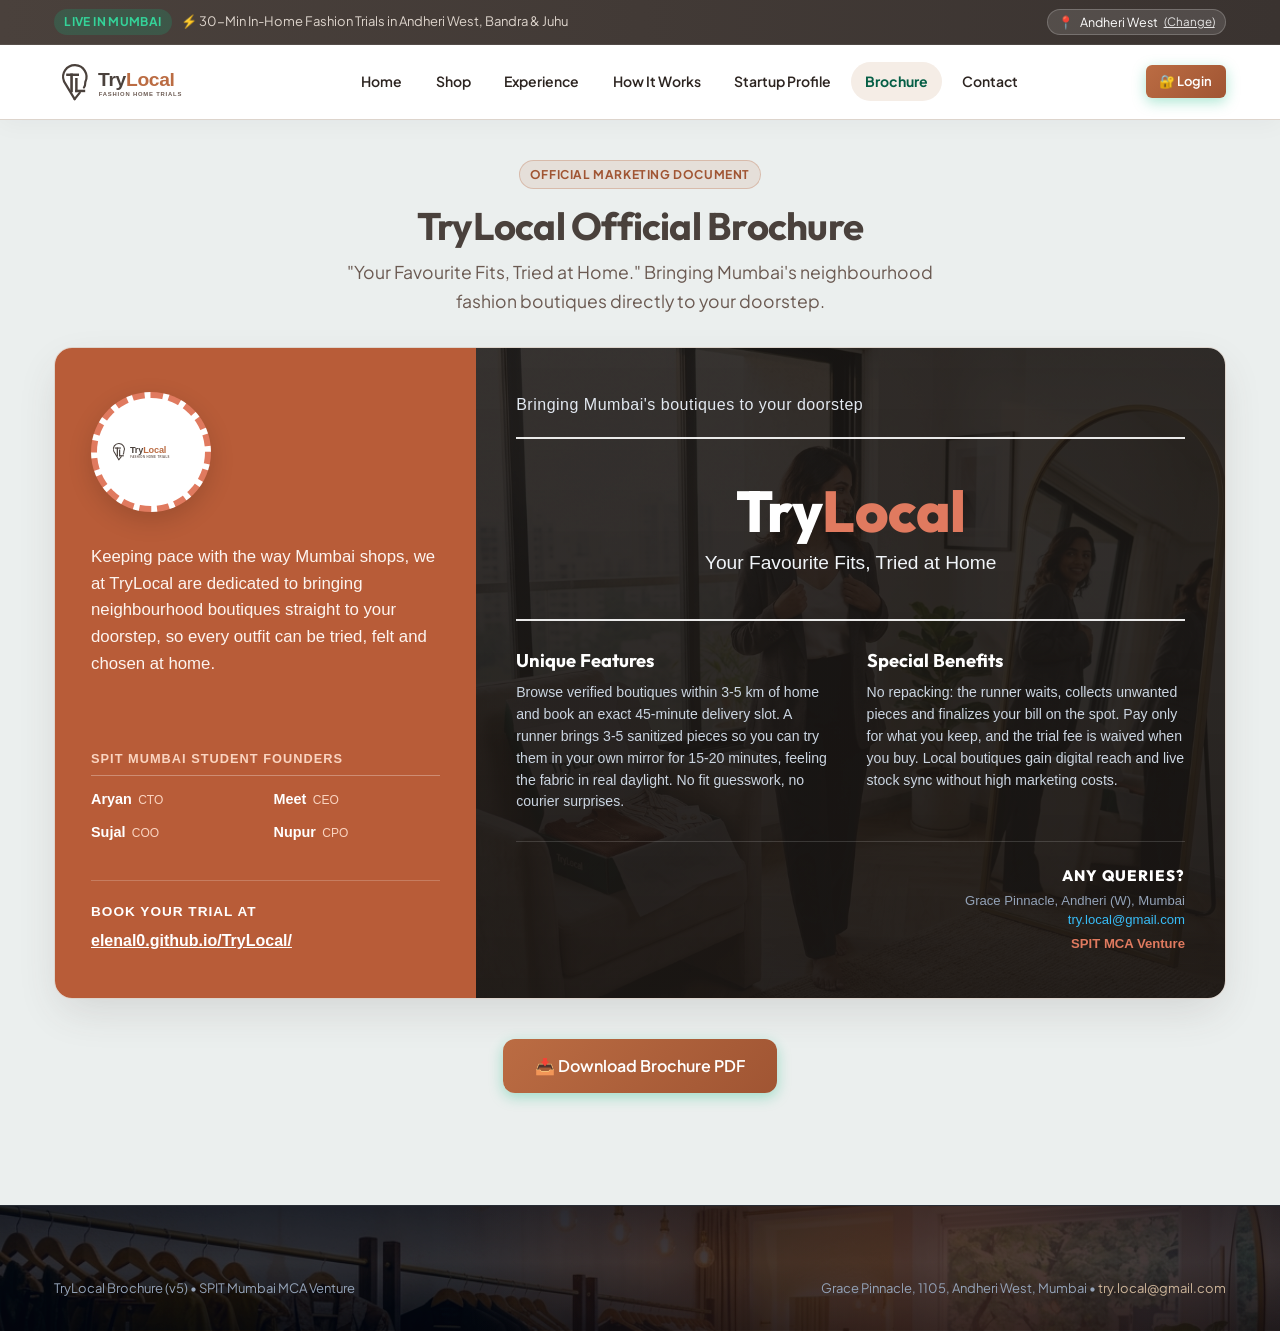
==== commit 926b2a5d: "Update website pages, styling, auth, and shop functionality" ====
--- a/brochure.html
+++ b/brochure.html
@@ -10,7 +10,7 @@
   <link rel="icon" type="image/svg+xml" href="assets/logo.svg">
 
   <!-- Stylesheets -->
-  <link rel="stylesheet" href="css/style.css?v=3">
+  <link rel="stylesheet" href="css/style.css?v=5">
   <style>
     /* Specific brochure presentation styling */
     .brochure-hero-wrapper {
@@ -274,8 +274,8 @@
         <ul class="nav-menu" id="primary-nav">
           <li><a href="index.html" class="nav-link" id="nav-home">Home</a></li>
           <li><a href="shop.html" class="nav-link" id="nav-shop">Shop</a></li>
+          <li><a href="index.html#experience" class="nav-link" id="nav-experience">Experience</a></li>
           <li><a href="index.html#how-it-works" class="nav-link" id="nav-workflow">How It Works</a></li>
-          <li><a href="index.html#experience" class="nav-link" id="nav-experience">Experience</a></li>
           <li><a href="profile.html" class="nav-link" id="nav-profile">Startup Profile</a></li>
           <li><a href="brochure.html" class="nav-link active" id="nav-brochure">Brochure</a></li>
           <li><a href="contact.html" class="nav-link" id="nav-contact">Contact</a></li>
@@ -308,21 +308,6 @@
 
       <!-- Main Brochure Showcase Container -->
       <div class="brochure-hero-wrapper">
-        
-        <!-- Action Banner -->
-        <div class="brochure-action-banner">
-          <div style="display:flex; align-items:center; gap:0.6rem;">
-            <span style="font-size:1.25rem;">📑</span>
-            <div>
-              <strong style="color:var(--color-primary); font-size:0.95rem;">TryLocal Brochure (v5)</strong>
-              <div style="font-size:0.75rem; color:var(--text-muted);">SPIT Mumbai MCA Venture • Andheri West, Mumbai</div>
-            </div>
-          </div>
-
-          <a href="https://drive.google.com/file/d/1tiEL-J-son1cc5vpVGJLhC-bT5qe0DDw/view" target="_blank" class="btn btn-primary action-download-brochure">
-            <span>📥 Download Official PDF (Google Drive)</span>
-          </a>
-        </div>
 
         <!-- Interactive Layout Directly Visible -->
         <div class="brochure-interactive-grid" id="brochure-main-interactive">
@@ -411,48 +396,18 @@
 
       </div><!-- /brochure-hero-wrapper -->
 
-      <!-- Action Cards Below Brochure -->
-      <div style="display:grid; grid-template-columns:repeat(auto-fit, minmax(280px, 1fr)); gap:1.5rem; margin-top:2rem;">
-        
-        <div style="background:#FFFFFF; border:1px solid var(--border-light); border-radius:var(--radius-md); padding:1.5rem; box-shadow:var(--shadow-sm);">
-          <div style="font-size:1.8rem; margin-bottom:0.5rem;">📥</div>
-          <h3 style="font-size:1.15rem; color:var(--color-primary); margin-bottom:0.35rem;">Download Official Brochure PDF</h3>
-          <p style="font-size:0.875rem; color:var(--text-muted); line-height:1.5; margin-bottom:1.25rem;">
-            Direct high-definition PDF file stored in Google Drive. Perfect for offline review, printing, or academic submission.
-          </p>
-          <a href="https://drive.google.com/file/d/1tiEL-J-son1cc5vpVGJLhC-bT5qe0DDw/view" target="_blank" class="btn btn-primary action-download-brochure" style="width:100%;">
-            <span>📥 Download TryLocal_Brochure_v5.pdf</span>
-          </a>
-        </div>
-
-        <div style="background:#FFFFFF; border:1px solid var(--border-light); border-radius:var(--radius-md); padding:1.5rem; box-shadow:var(--shadow-sm);">
-          <div style="font-size:1.8rem; margin-bottom:0.5rem;">📋</div>
-          <h3 style="font-size:1.15rem; color:var(--color-primary); margin-bottom:0.35rem;">View Startup Profile Sheet</h3>
-          <p style="font-size:0.875rem; color:var(--text-muted); line-height:1.5; margin-bottom:1.25rem;">
-            Explore the 2-page academic startup profile document with Abstract, Student Founders, Team Matrix, Revenue Model, and Roadmap.
-          </p>
-          <a href="profile.html" class="btn btn-outline" style="width:100%;">
-            <span>📄 Open Startup Profile Sheet →</span>
-          </a>
-        </div>
-
-        <div style="background:#FFFFFF; border:1px solid var(--border-light); border-radius:var(--radius-md); padding:1.5rem; box-shadow:var(--shadow-sm);">
-          <div style="font-size:1.8rem; margin-bottom:0.5rem;">🛍️</div>
-          <h3 style="font-size:1.15rem; color:var(--color-primary); margin-bottom:0.35rem;">Experience The Live Shop</h3>
-          <p style="font-size:0.875rem; color:var(--text-muted); line-height:1.5; margin-bottom:1.25rem;">
-            Browse authentic curated fashion items from local Andheri boutiques, book a trial, or add items to your cart.
-          </p>
-          <a href="shop.html" class="btn btn-outline" style="width:100%;">
-            <span>🛍️ Browse Boutique Catalog →</span>
-          </a>
-        </div>
-
+      <!-- Download button after reading -->
+      <div style="text-align:center; margin-top:2.5rem; padding-bottom:1rem;">
+        <a href="https://drive.google.com/file/d/1tiEL-J-son1cc5vpVGJLhC-bT5qe0DDw/view" target="_blank" class="btn btn-primary action-download-brochure" style="display:inline-flex; padding:0.9rem 2rem; font-size:1rem;">
+          <span>📥 Download Brochure PDF</span>
+        </a>
       </div>
 
     </div>
   </main>
 
   <!-- Footer -->
+
   <footer class="site-footer" style="margin-top:2rem;">
     <div class="container footer-bottom" style="border:none; padding-top:0;">
       <div>TryLocal Brochure (v5) • SPIT Mumbai MCA Venture</div>
@@ -460,7 +415,7 @@
     </div>
   </footer>
 
-  <script src="js/auth.js"></script>
-  <script src="js/main.js"></script>
+  <script src="js/auth.js?v=5"></script>
+  <script src="js/main.js?v=5"></script>
 </body>
 </html>
--- a/css/style.css
+++ b/css/style.css
@@ -4422,3 +4422,406 @@
   }
 }
 
+/* ==========================================================================
+   Featured Product Cards Uniform & Even Alignment
+   ========================================================================== */
+.shop-products-grid {
+  display: grid !important;
+  grid-template-columns: repeat(4, 1fr) !important;
+  gap: 1.5rem !important;
+  align-items: stretch !important;
+}
+
+@media (max-width: 1024px) {
+  .shop-products-grid {
+    grid-template-columns: repeat(2, 1fr) !important;
+  }
+}
+
+@media (max-width: 600px) {
+  .shop-products-grid {
+    grid-template-columns: 1fr !important;
+  }
+}
+
+.product-card {
+  display: flex !important;
+  flex-direction: column !important;
+  height: 100% !important;
+  background: #1C1917 !important;
+  border-radius: 16px !important;
+  overflow: hidden !important;
+  border: 1px solid rgba(255, 255, 255, 0.08) !important;
+  box-shadow: 0 4px 20px rgba(0, 0, 0, 0.3) !important;
+  transition: transform 0.25s ease, box-shadow 0.25s ease !important;
+}
+
+.product-card:hover {
+  transform: translateY(-4px) !important;
+  box-shadow: 0 12px 30px rgba(0, 0, 0, 0.45) !important;
+  border-color: rgba(187, 108, 67, 0.4) !important;
+}
+
+.product-img-wrap {
+  position: relative !important;
+  width: 100% !important;
+  height: 270px !important;
+  flex-shrink: 0 !important;
+  overflow: hidden !important;
+  background: #292524 !important;
+}
+
+.product-img {
+  width: 100% !important;
+  height: 100% !important;
+  object-fit: cover !important;
+}
+
+.product-body {
+  display: flex !important;
+  flex-direction: column !important;
+  flex-grow: 1 !important;
+  padding: 1.25rem 1.15rem 1.25rem !important;
+  background: #1C1917 !important;
+  box-sizing: border-box !important;
+}
+
+.product-store {
+  font-size: 0.75rem !important;
+  color: #A8A29E !important;
+  margin-bottom: 0.4rem !important;
+  white-space: nowrap !important;
+  overflow: hidden !important;
+  text-overflow: ellipsis !important;
+  height: 1.2rem !important;
+}
+
+.product-title {
+  font-size: 1.02rem !important;
+  font-weight: 700 !important;
+  color: #FFFFFF !important;
+  margin-bottom: 0.5rem !important;
+  line-height: 1.35 !important;
+  height: 2.85rem !important; /* Uniform height for exactly 2 lines across all cards */
+  display: -webkit-box !important;
+  -webkit-line-clamp: 2 !important;
+  -webkit-box-orient: vertical !important;
+  overflow: hidden !important;
+}
+
+.product-meta-row {
+  display: flex !important;
+  align-items: center !important;
+  justify-content: space-between !important;
+  margin-bottom: 0.85rem !important;
+  margin-top: auto !important;
+}
+
+.product-body .btn,
+.product-body a.btn {
+  margin-top: 0 !important;
+  width: 100% !important;
+  border-radius: 8px !important;
+  background: #BB6C43 !important;
+  color: #FFFFFF !important;
+  font-weight: 600 !important;
+  padding: 0.7rem 1rem !important;
+  box-sizing: border-box !important;
+  display: flex !important;
+  align-items: center !important;
+  justify-content: center !important;
+  text-align: center !important;
+  border: none !important;
+}
+
+.product-body .btn:hover,
+.product-body a.btn:hover {
+  background: #A05533 !important;
+}
+
+/* ==========================================================================
+   Founder Personality Colors & Doodles
+   Meet: Sky Blue
+   Nupur: Yellow & Peacock Green
+   Aryan: Dark Blue & Indigo
+   Sujal: Pink & Violet
+   ========================================================================== */
+
+/* Member 1: Meet Gangwal (CEO) - Sky Blue */
+#team-card-meet {
+  border-top: 4px solid #38BDF8 !important;
+  background: linear-gradient(180deg, #F0F9FF 0%, #FFFFFF 22%) !important;
+  position: relative;
+  overflow: hidden;
+}
+#team-card-meet .team-avatar-img {
+  border: 3px solid #38BDF8 !important;
+  box-shadow: 0 0 0 4px rgba(56, 189, 248, 0.25) !important;
+}
+#team-card-meet .team-ucid-badge {
+  background: #0284C7 !important;
+  color: #FFFFFF !important;
+}
+#team-card-meet .team-role {
+  color: #0284C7 !important;
+}
+#team-card-meet:hover {
+  border-color: #38BDF8 !important;
+  box-shadow: 0 14px 30px rgba(56, 189, 248, 0.2) !important;
+}
+
+/* Member 2: Nupur Thakur (CPO) - Yellow & Peacock Green */
+#team-card-nupur {
+  border-top: 4px solid #0D9488 !important;
+  background: linear-gradient(180deg, #FEF9C3 0%, #F0FDF4 15%, #FFFFFF 30%) !important;
+  position: relative;
+  overflow: hidden;
+}
+#team-card-nupur .team-avatar-img {
+  border: 3px solid #EAB308 !important;
+  box-shadow: 0 0 0 4px rgba(13, 148, 136, 0.3) !important;
+}
+#team-card-nupur .team-ucid-badge {
+  background: #0D9488 !important;
+  color: #FFFFFF !important;
+}
+#team-card-nupur .team-role {
+  color: #0F766E !important;
+}
+#team-card-nupur:hover {
+  border-color: #0D9488 !important;
+  box-shadow: 0 14px 30px rgba(13, 148, 136, 0.2) !important;
+}
+
+/* Member 3: Aryan Dandekar (CTO) - Dark Blue & Indigo */
+#team-card-aryan {
+  border-top: 4px solid #4338CA !important;
+  background: linear-gradient(180deg, #EEF2FF 0%, #FFFFFF 22%) !important;
+  position: relative;
+  overflow: hidden;
+}
+#team-card-aryan .team-avatar-img {
+  border: 3px solid #4338CA !important;
+  box-shadow: 0 0 0 4px rgba(67, 56, 202, 0.25) !important;
+}
+#team-card-aryan .team-ucid-badge {
+  background: #1E3A8A !important;
+  color: #FFFFFF !important;
+}
+#team-card-aryan .team-role {
+  color: #4338CA !important;
+}
+#team-card-aryan:hover {
+  border-color: #4338CA !important;
+  box-shadow: 0 14px 30px rgba(67, 56, 202, 0.2) !important;
+}
+
+/* Member 4: Sujal Meshram (COO) - Pink & Violet */
+#team-card-sujal {
+  border-top: 4px solid #EC4899 !important;
+  background: linear-gradient(180deg, #FDF2F8 0%, #F5F3FF 15%, #FFFFFF 30%) !important;
+  position: relative;
+  overflow: hidden;
+}
+#team-card-sujal .team-avatar-img {
+  border: 3px solid #EC4899 !important;
+  box-shadow: 0 0 0 4px rgba(139, 92, 246, 0.3) !important;
+}
+#team-card-sujal .team-ucid-badge {
+  background: #8B5CF6 !important;
+  color: #FFFFFF !important;
+}
+#team-card-sujal .team-role {
+  color: #9D174D !important;
+}
+#team-card-sujal:hover {
+  border-color: #EC4899 !important;
+  box-shadow: 0 14px 30px rgba(236, 72, 153, 0.2) !important;
+}
+
+/* Personality Doodle SVGs — full card background, very faint decorative lines */
+.founder-doodle-svg {
+  position: absolute;
+  top: 0;
+  left: 0;
+  width: 100%;
+  height: 100%;
+  pointer-events: none;
+  user-select: none;
+  opacity: 0.18;
+  transition: opacity 0.4s ease;
+  z-index: 0;
+  overflow: visible;
+}
+.team-card:hover .founder-doodle-svg {
+  opacity: 0.32;
+}
+/* Ensure all card content sits above the SVG layer */
+.team-card > *:not(.founder-doodle-svg) {
+  position: relative;
+  z-index: 1;
+}
+
+/* ==========================================================================
+   Sleek Floating Side Download Button
+   ========================================================================== */
+.floating-side-dl-btn {
+  position: fixed;
+  right: 20px;
+  top: 50%;
+  transform: translateY(-50%);
+  z-index: 999;
+  display: flex;
+  flex-direction: column;
+  align-items: center;
+  justify-content: center;
+  gap: 0.35rem;
+  background: linear-gradient(135deg, #BB6C43 0%, #8C4020 100%);
+  color: #FFFFFF !important;
+  padding: 0.9rem 0.65rem;
+  border-radius: 12px;
+  box-shadow: 0 10px 25px -4px rgba(187, 108, 67, 0.45), 0 4px 10px rgba(0, 0, 0, 0.2);
+  border: 1px solid rgba(255, 255, 255, 0.3);
+  font-size: 0.75rem;
+  font-weight: 700;
+  text-align: center;
+  transition: all 0.25s cubic-bezier(0.16, 1, 0.3, 1);
+  text-decoration: none !important;
+  cursor: pointer;
+}
+
+.floating-side-dl-btn:hover {
+  transform: translateY(calc(-50% - 3px)) scale(1.05);
+  box-shadow: 0 16px 32px -4px rgba(187, 108, 67, 0.6), 0 6px 14px rgba(0, 0, 0, 0.25);
+  background: linear-gradient(135deg, #D47A4D 0%, #A34E28 100%);
+}
+
+.floating-side-dl-btn .side-dl-icon {
+  font-size: 1.35rem;
+  line-height: 1;
+}
+
+.floating-side-dl-btn .side-dl-text {
+  writing-mode: vertical-rl;
+  text-orientation: mixed;
+  transform: rotate(180deg);
+  white-space: nowrap;
+  font-size: 0.76rem;
+  font-weight: 700;
+  letter-spacing: 0.05em;
+  margin-top: 0.25rem;
+}
+
+@media (max-width: 768px) {
+  .floating-side-dl-btn {
+    right: 10px;
+    padding: 0.7rem 0.5rem;
+  }
+}
+
+/* ==========================================================================
+   Persistent Floating Go to Cart Button (bottom-right of visible screen)
+   ========================================================================== */
+.floating-cart-pill {
+  position: fixed !important;
+  bottom: 28px !important;
+  right: 28px !important;
+  z-index: 999999 !important;
+  display: inline-flex !important;
+  align-items: center !important;
+  gap: 0.65rem !important;
+  background: linear-gradient(135deg, #BB6C43 0%, #8C4020 100%) !important;
+  color: #FFFFFF !important;
+  text-decoration: none !important;
+  padding: 0.85rem 1.35rem !important;
+  border-radius: 9999px !important;
+  font-weight: 700 !important;
+  font-size: 0.95rem !important;
+  box-shadow: 0 12px 32px rgba(187, 108, 67, 0.5), 0 4px 14px rgba(0,0,0,0.3) !important;
+  border: 1.5px solid rgba(255, 255, 255, 0.28) !important;
+  cursor: pointer !important;
+  transition: transform 0.25s cubic-bezier(0.16,1,0.3,1), box-shadow 0.25s ease !important;
+  backdrop-filter: blur(10px) !important;
+  font-family: inherit !important;
+}
+.floating-cart-pill:hover {
+  transform: translateY(-3px) scale(1.04) !important;
+  box-shadow: 0 16px 40px rgba(187, 108, 67, 0.65), 0 6px 16px rgba(0,0,0,0.35) !important;
+  color: #FFFFFF !important;
+}
+.floating-cart-pill.pulse {
+  animation: floatCartPulse 0.42s cubic-bezier(0.16, 1, 0.3, 1) !important;
+}
+@keyframes floatCartPulse {
+  0% { transform: scale(1); }
+  50% { transform: scale(1.15); }
+  100% { transform: scale(1); }
+}
+@media (max-width: 640px) {
+  .floating-cart-pill {
+    bottom: 20px !important;
+    right: 18px !important;
+    padding: 0.75rem 1.15rem !important;
+    font-size: 0.88rem !important;
+  }
+}
+
+/* ==========================================================================
+   Trial Booking Success Modal Overlay
+   ========================================================================== */
+.trial-success-overlay {
+  position: fixed;
+  inset: 0;
+  z-index: 10000;
+  background: rgba(15, 12, 10, 0.72);
+  backdrop-filter: blur(6px);
+  display: flex;
+  align-items: center;
+  justify-content: center;
+  opacity: 0;
+  transition: opacity 0.3s ease;
+  padding: 1rem;
+}
+.trial-success-overlay.visible { opacity: 1; }
+.trial-success-box {
+  background: #FFFFFF;
+  border-radius: 20px;
+  padding: 2.5rem 2rem;
+  max-width: 420px;
+  width: 100%;
+  text-align: center;
+  box-shadow: 0 32px 80px rgba(0,0,0,0.35);
+  transform: scale(0.88);
+  transition: transform 0.38s cubic-bezier(0.16, 1, 0.3, 1);
+}
+.trial-success-overlay.visible .trial-success-box { transform: scale(1); }
+.trial-success-anim {
+  font-size: 4rem;
+  margin-bottom: 0.75rem;
+  animation: popIn 0.5s cubic-bezier(0.16, 1, 0.3, 1) 0.1s both;
+}
+@keyframes popIn { from { transform: scale(0); } to { transform: scale(1); } }
+.trial-success-title { font-size: 1.85rem; font-weight: 800; color: #1E293B; margin-bottom: 0.4rem; }
+.trial-success-msg { font-size: 0.95rem; color: #475569; margin-bottom: 1.5rem; }
+.trial-success-detail {
+  background: #F8FAFC;
+  border: 1px solid #E2E8F0;
+  border-radius: 12px;
+  padding: 1rem 1.25rem;
+  margin-bottom: 1.25rem;
+  text-align: left;
+  display: flex;
+  flex-direction: column;
+  gap: 0.6rem;
+}
+.tsd-row { display: flex; justify-content: space-between; align-items: center; font-size: 0.88rem; color: #475569; }
+.tsd-row strong { color: #1E293B; font-weight: 700; }
+.trial-success-note {
+  font-size: 0.8rem;
+  color: #64748B;
+  line-height: 1.55;
+  border-top: 1px solid #E2E8F0;
+  padding-top: 1rem;
+  margin-top: 0.5rem;
+}
+
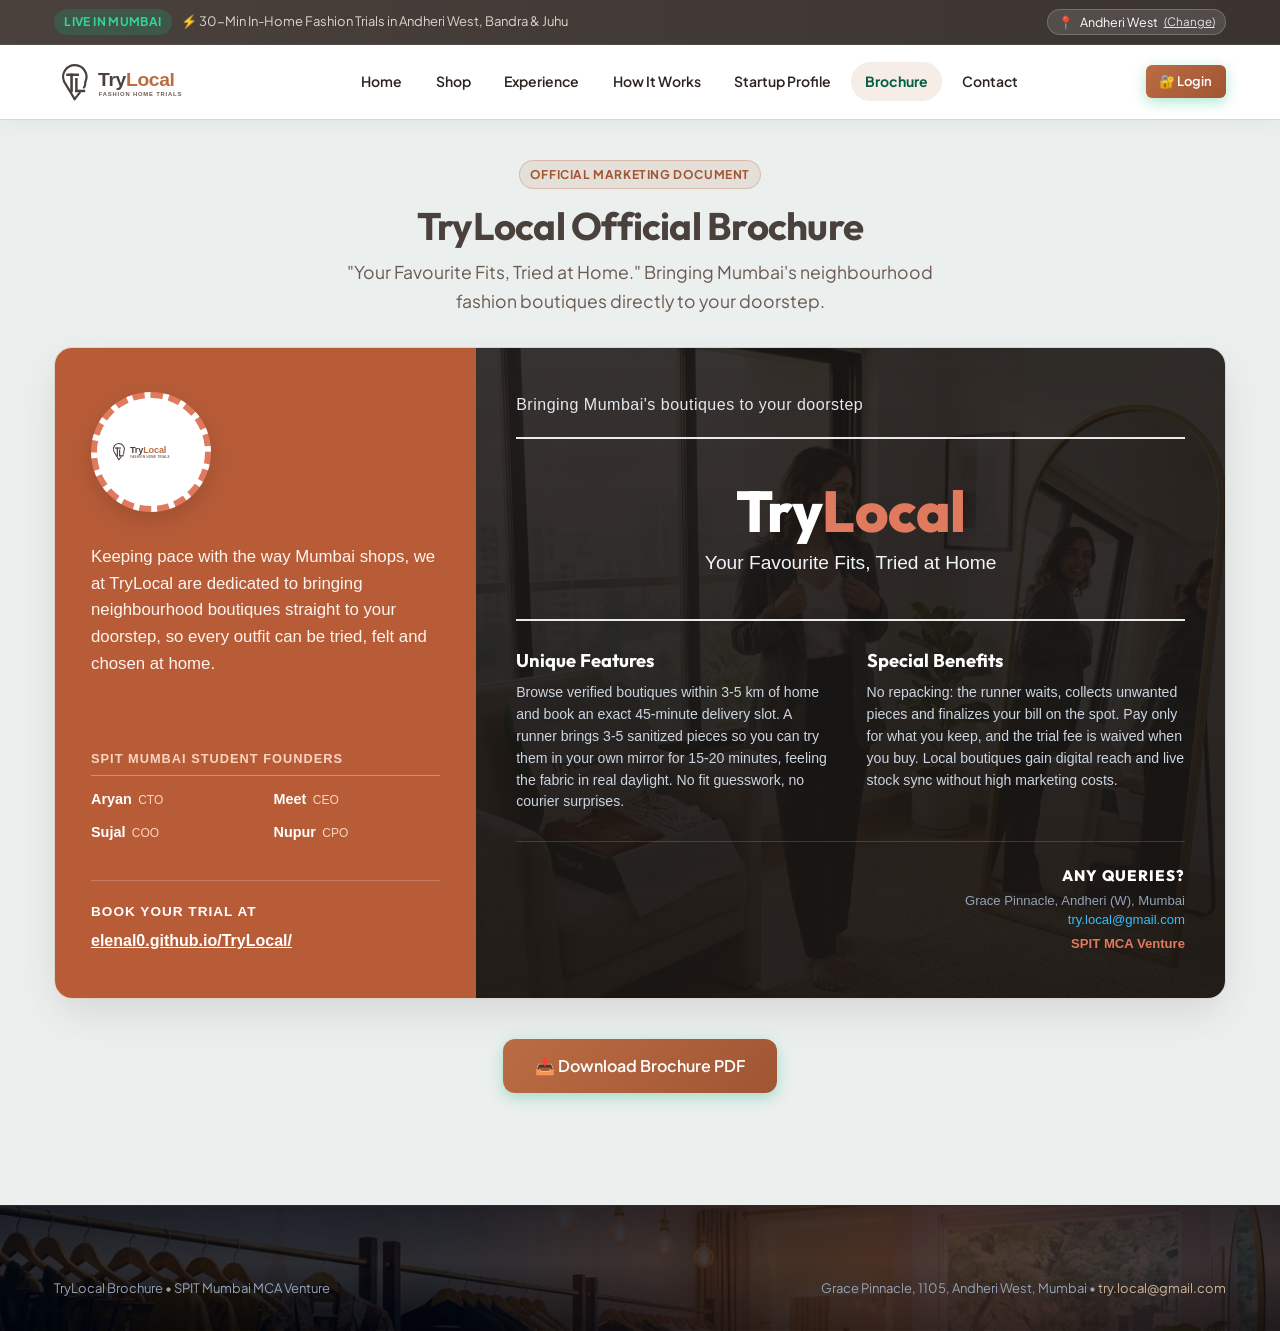
==== commit ae320409: "Remove (v5) from Official Brochure titles and references" ====
--- a/brochure.html
+++ b/brochure.html
@@ -4,7 +4,7 @@
   <meta charset="UTF-8">
   <meta name="viewport" content="width=device-width, initial-scale=1.0">
   <title>Official Brochure | TryLocal — Hyperlocal Fashion Home Trials Mumbai</title>
-  <meta name="description" content="Official TryLocal Brochure (v5). Bringing Mumbai's neighbourhood fashion boutiques straight to your doorstep for home trials.">
+  <meta name="description" content="Official TryLocal Brochure. Bringing Mumbai's neighbourhood fashion boutiques straight to your doorstep for home trials.">
 
   <!-- Favicon -->
   <link rel="icon" type="image/svg+xml" href="assets/logo.svg">
@@ -33,7 +33,7 @@
       border-bottom: 1px solid var(--border-light);
     }
 
-    /* Interactive layout faithfully matching brochure_v5 */
+    /* Interactive layout faithfully matching brochure */
     .brochure-interactive-grid {
       display: grid;
       grid-template-columns: 36% 64%;
@@ -410,7 +410,7 @@
 
   <footer class="site-footer" style="margin-top:2rem;">
     <div class="container footer-bottom" style="border:none; padding-top:0;">
-      <div>TryLocal Brochure (v5) • SPIT Mumbai MCA Venture</div>
+      <div>TryLocal Brochure • SPIT Mumbai MCA Venture</div>
       <div>Grace Pinnacle, 1105, Andheri West, Mumbai • <a href="mailto:try.local@gmail.com" style="color:var(--color-sand);">try.local@gmail.com</a></div>
     </div>
   </footer>
